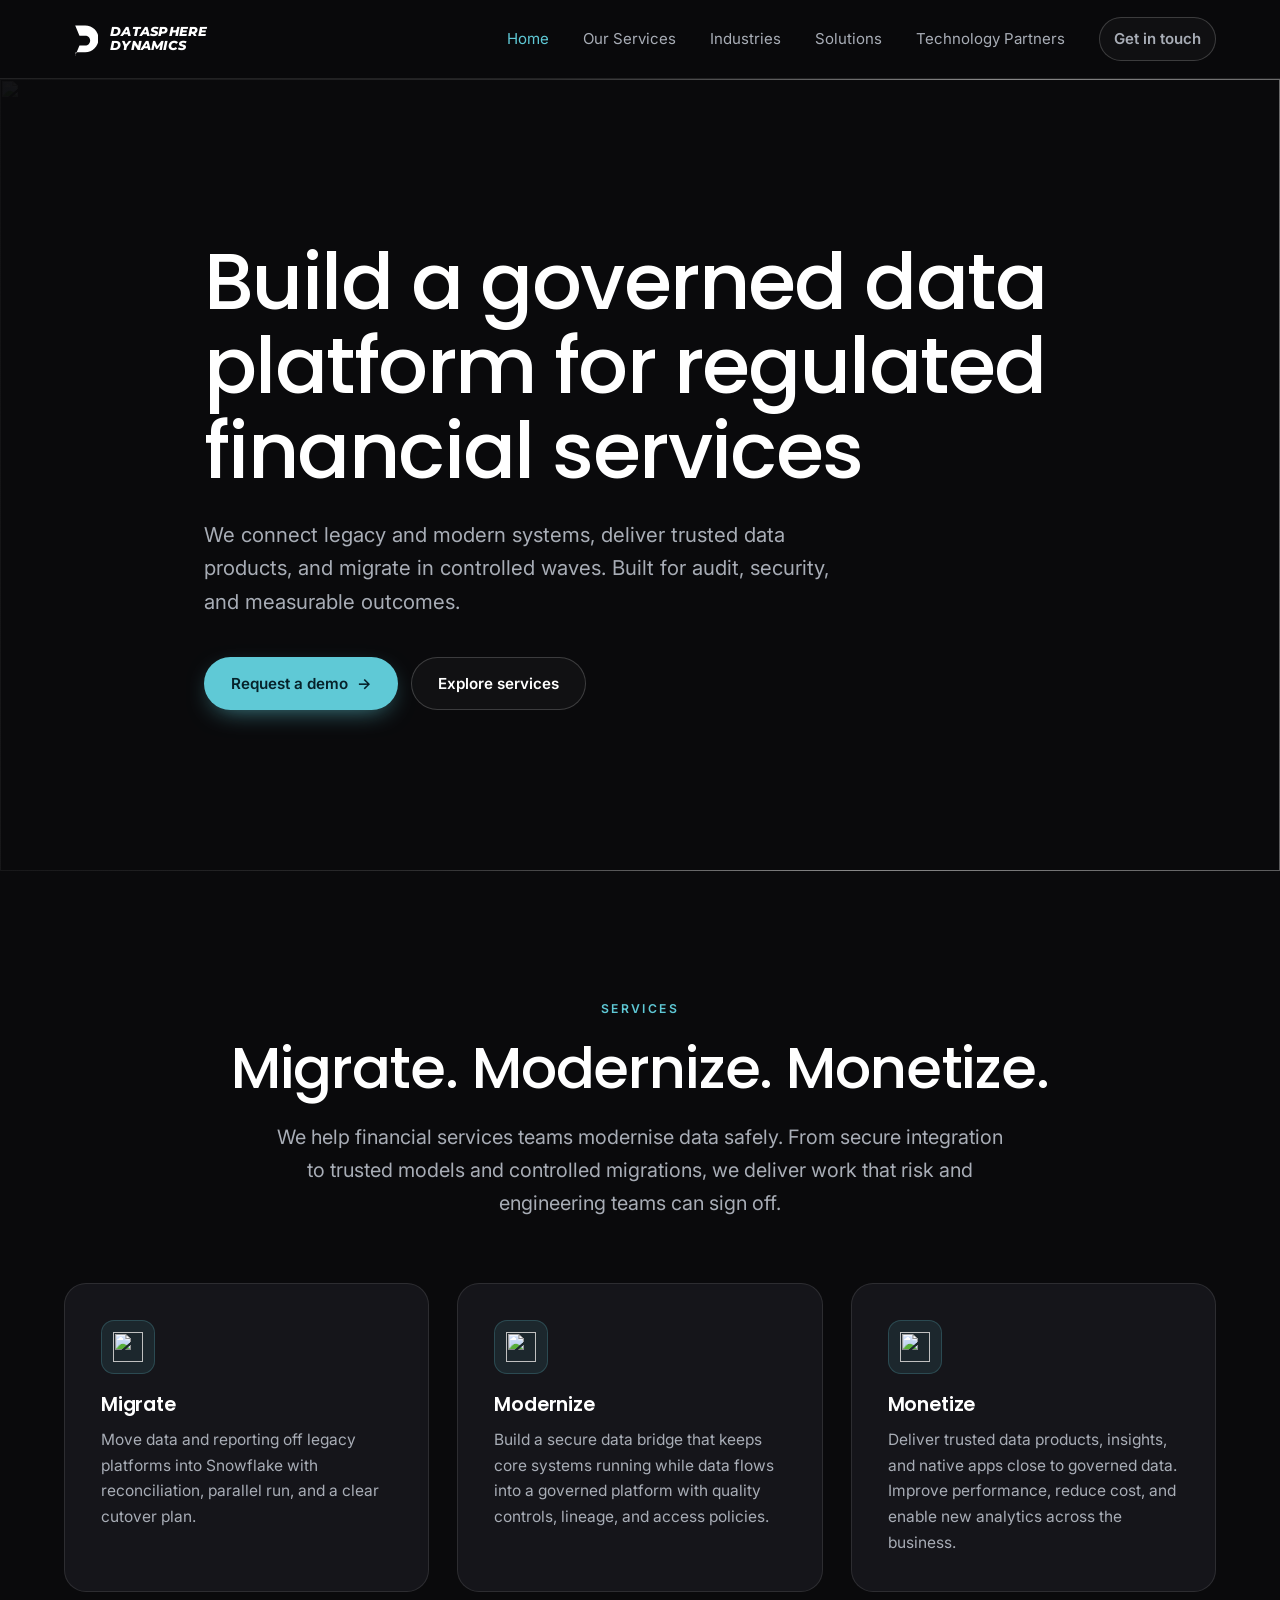
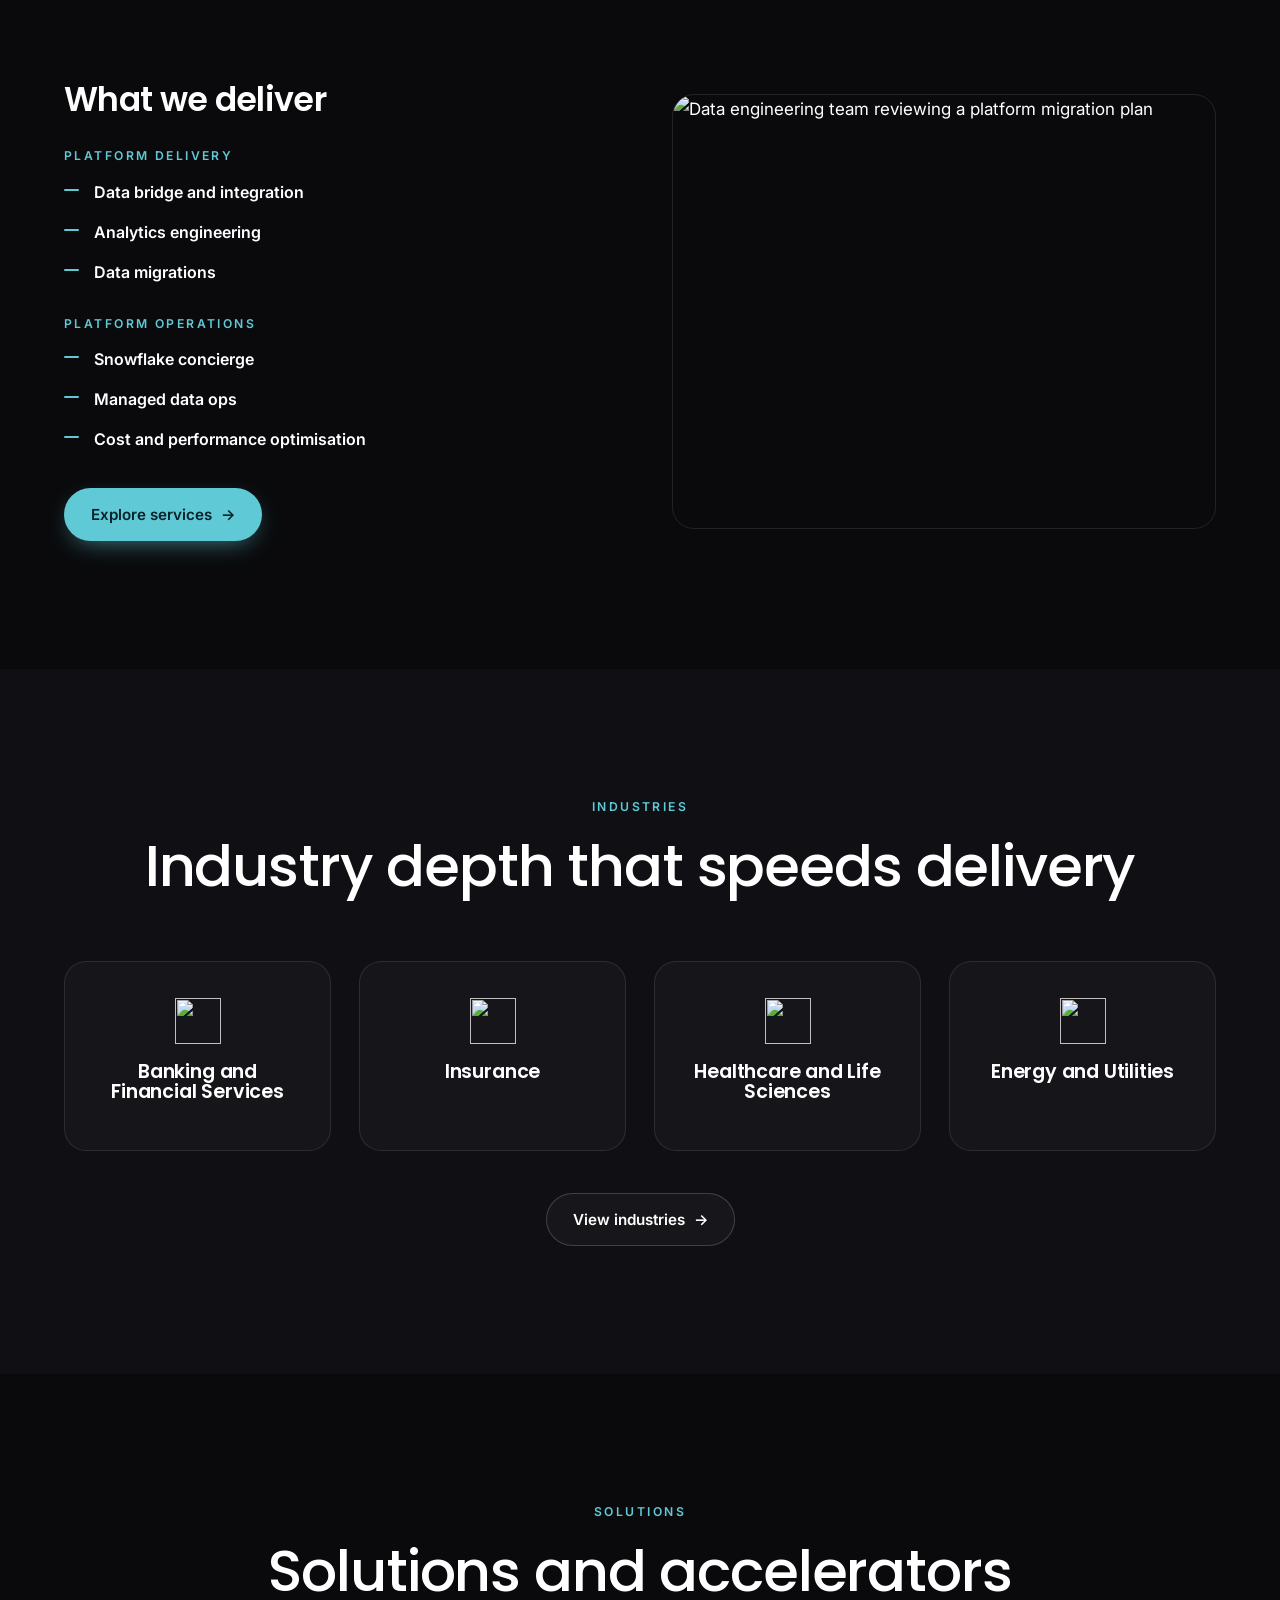
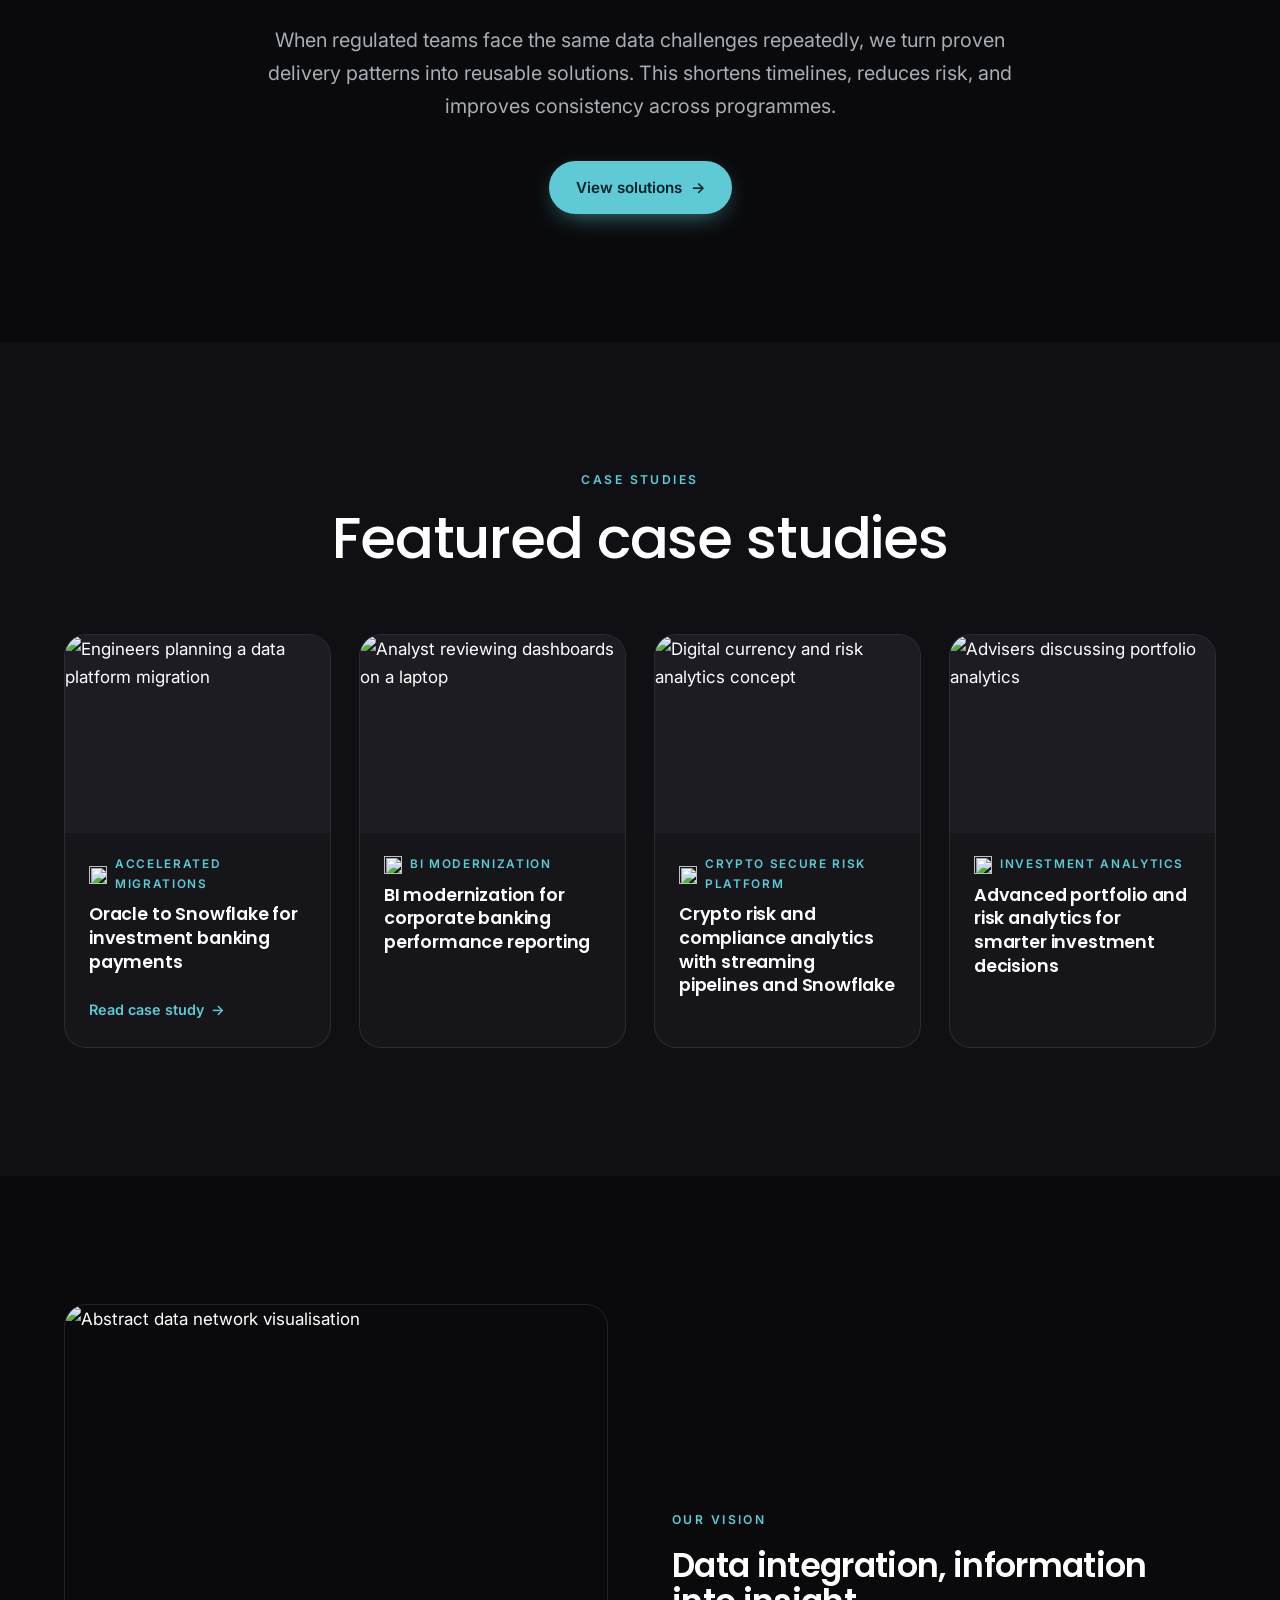
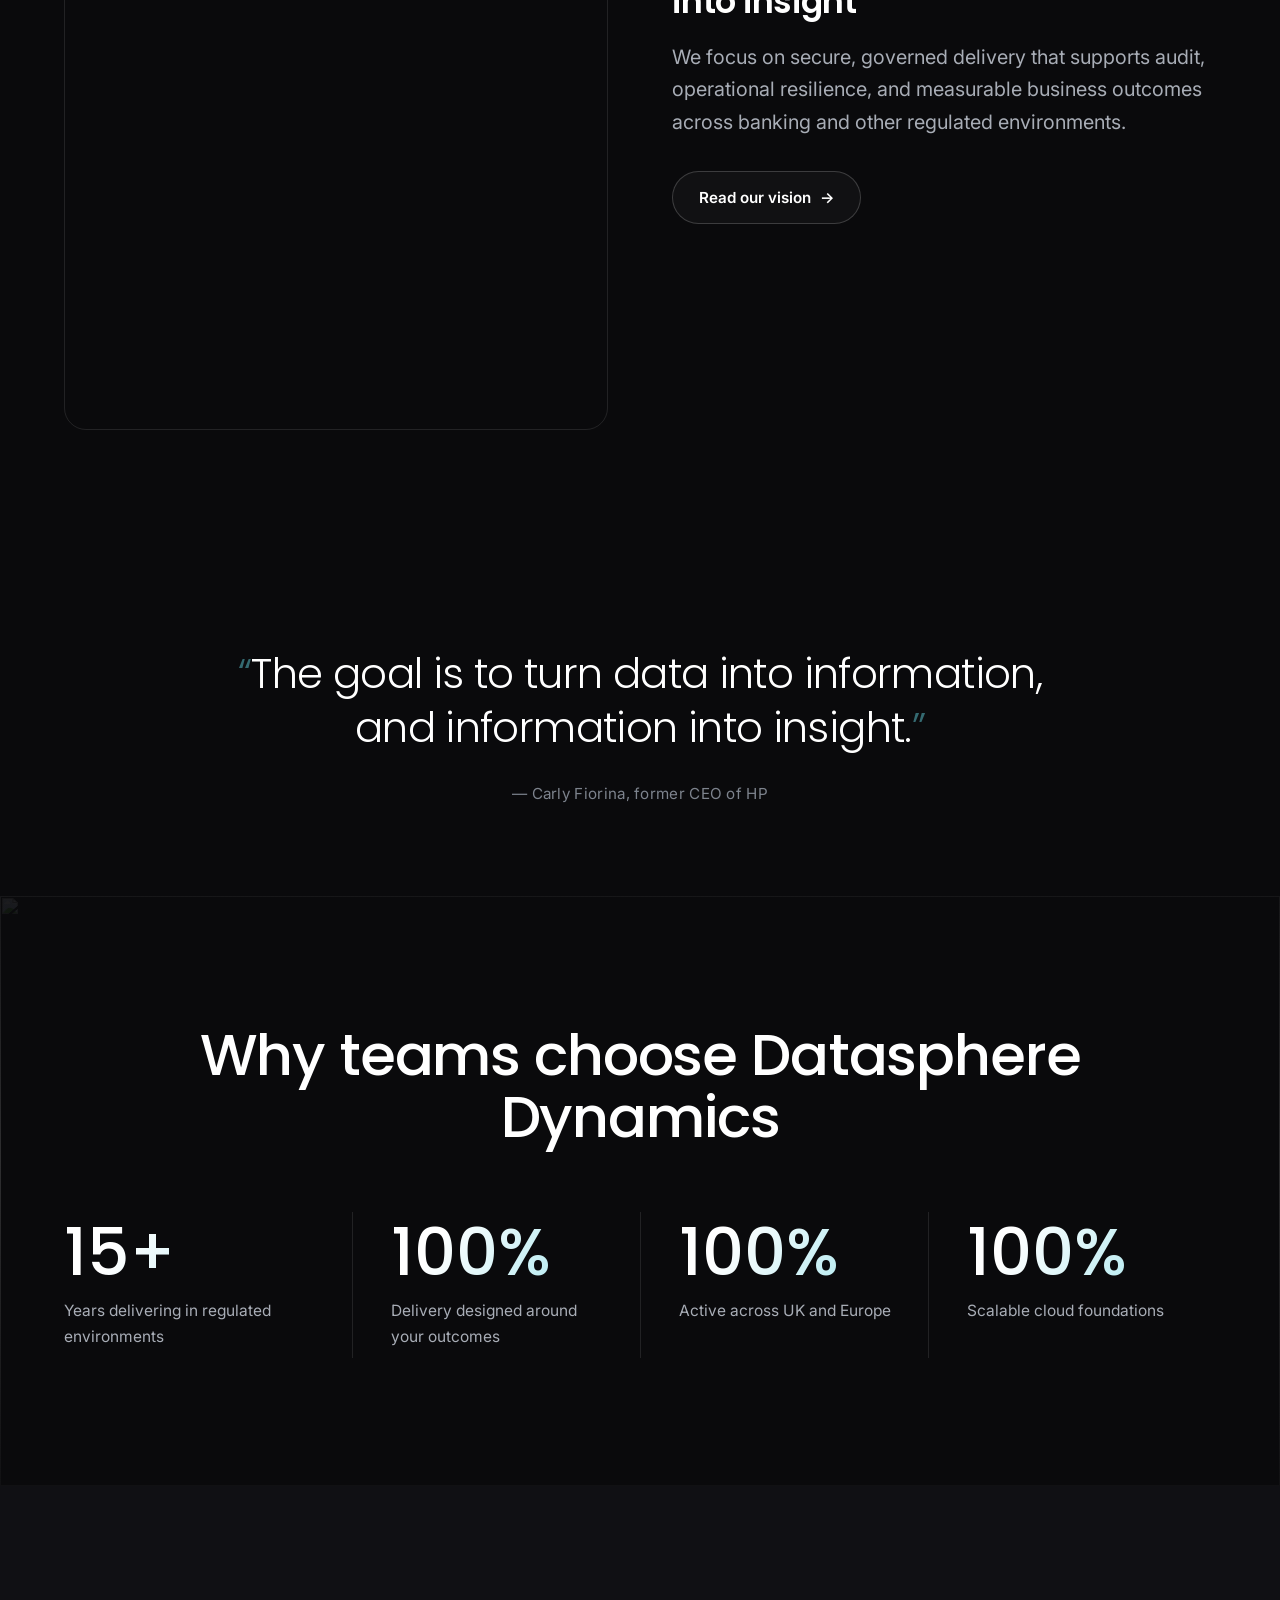
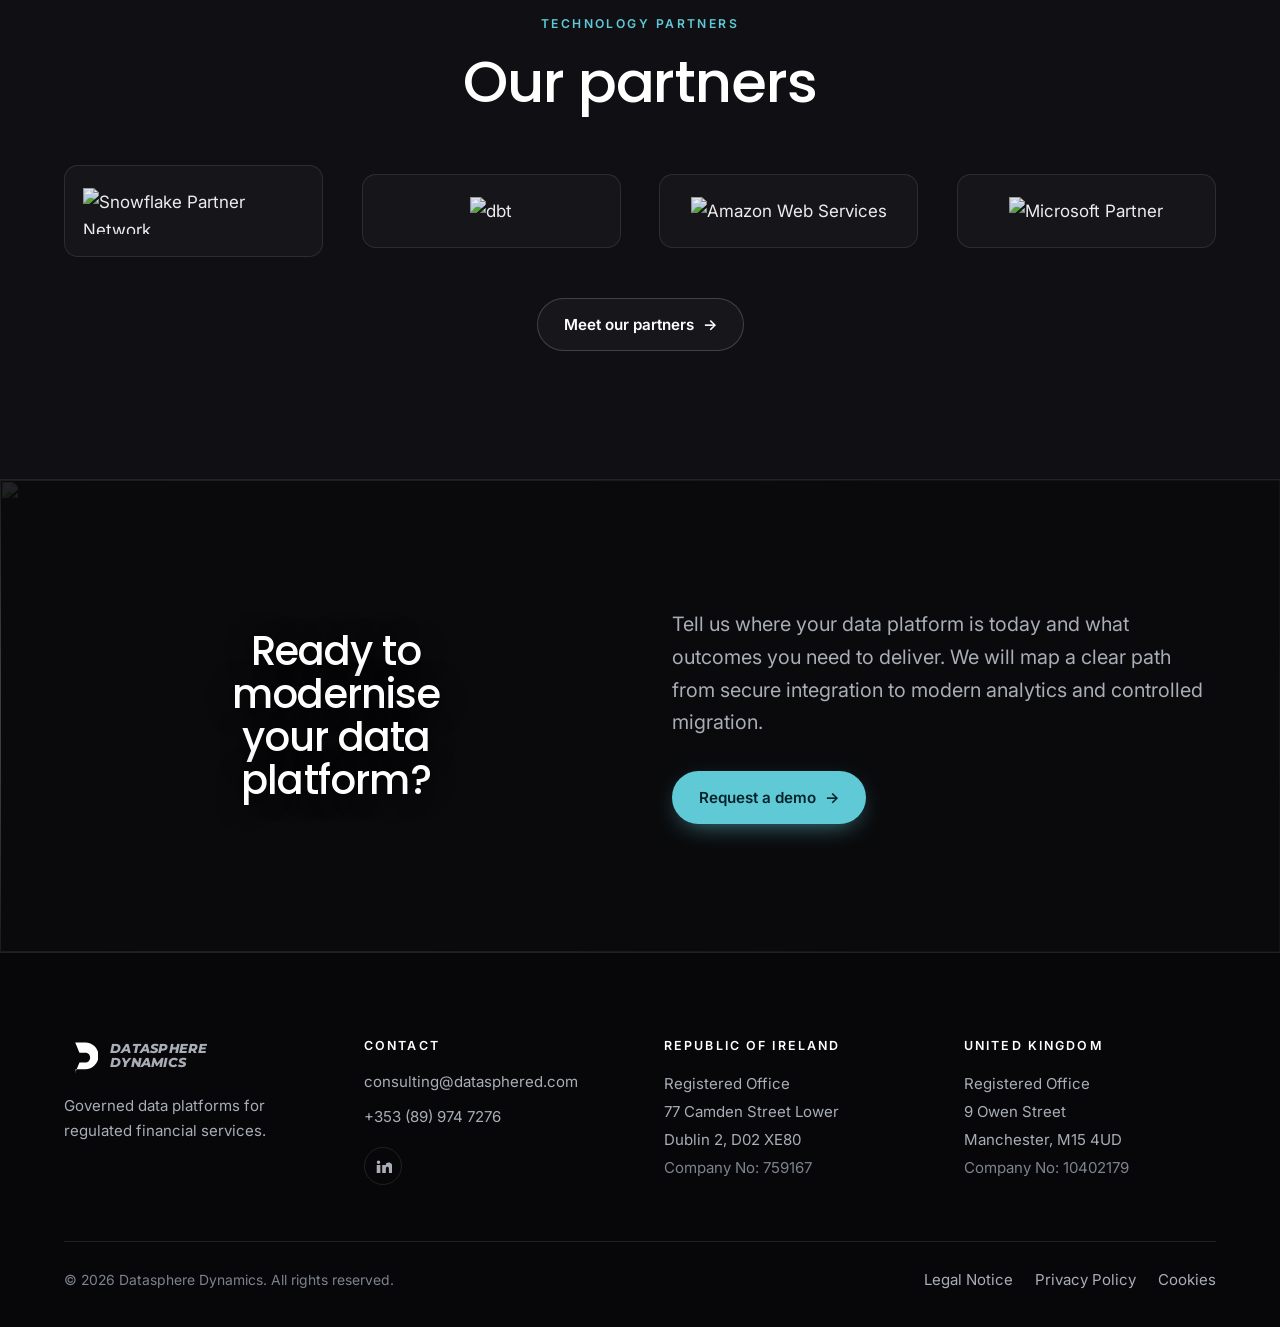
==== index.html @ 66eb62a1 "Update index.html" ====
<!DOCTYPE html>
<html lang="en">
<head>
<meta charset="utf-8">
<meta name="viewport" content="width=device-width,initial-scale=1">
<title>Datasphere Dynamics | Governed data platforms for regulated financial services</title>
<meta name="description" content="We connect legacy and modern systems, deliver trusted data products, and migrate in controlled waves. Built for audit, security, and measurable outcomes.">
<meta property="og:title" content="Datasphere Dynamics | Governed data platforms for regulated financial services">
<meta property="og:description" content="We connect legacy and modern systems, deliver trusted data products, and migrate in controlled waves. Built for audit, security, and measurable outcomes.">
<meta property="og:type" content="website">
<meta property="og:site_name" content="Datasphere Dynamics">
<meta name="theme-color" content="#0a0a0c">
<link rel="preconnect" href="https://fonts.googleapis.com">
<link rel="preconnect" href="https://fonts.gstatic.com" crossorigin>
<link rel="preconnect" href="https://static.wixstatic.com" crossorigin>
<link rel="stylesheet" href="/styles.css">
</head>
<body>
<header class="hdr" id="hdr">
  <div class="wrap hdr__in">
    <a class="brand" href="/" aria-label="Datasphere Dynamics home">
      <svg viewBox="0 499 505 502" xmlns="http://www.w3.org/2000/svg" aria-hidden="true"><path fill="#fff" d="M172.9 999.9c-1.5-.6-2.8-1.8-3.4-3.3-.6-1.4-.6-3 0-4.4l58.6-140.6c.9-2.2 3.1-3.7 5.5-3.7h81.3c9.9 0 19.6-2 28.6-5.8 8.8-3.7 16.8-9.1 23.5-15.8 6.7-6.8 12-14.8 15.7-23.6 3.8-9.1 5.7-18.8 5.7-28.8s-1.9-19.7-5.7-28.8c-3.7-8.8-9-16.8-15.7-23.6-6.7-6.7-14.7-12.1-23.5-15.8-9-3.8-18.7-5.8-28.6-5.8h-81.3c-2.4 0-4.6-1.5-5.5-3.7l-58.6-140.6c-.6-1.4-.6-3 0-4.4.6-1.5 1.9-2.7 3.4-3.3 1.4-.6 3-.6 4.4 0l.3.1h137.3c26.6 0 52.5 5.3 76.9 15.7 23.6 10 44.9 24.4 63.1 42.7 18.2 18.3 32.5 39.7 42.4 63.5 10.3 24.6 15.5 50.7 15.5 77.6s-5.2 53-15.5 77.6c-9.9 23.8-24.2 45.2-42.4 63.5-18.2 18.3-39.5 32.7-63.1 42.7-24.4 10.4-50.3 15.7-76.9 15.7H177.6l-.3.1c-.7.3-1.5.4-2.2.4-.8 0-1.5-.1-2.2-.4z"/></svg>
      <span class="brand__txt">Datasphere<br>Dynamics</span>
    </a>
    <button class="burger" id="burger" aria-label="Menu" aria-expanded="false"><span></span><span></span><span></span></button>
    <nav class="nav">
      <a href="/" class="active">Home</a>
      <a href="/services">Our Services</a>
      <a href="/industries">Industries</a>
      <a href="/solutions">Solutions</a>
      <a href="/technology-partners">Technology Partners</a>
      <a class="btn btn--g btn--sm nav__cta" href="/contact">Get in touch</a>
    </nav>
  </div>
</header>
<main>
  <section class="hero">
    <div class="hero__bg"><img src="https://static.wixstatic.com/media/c837a6_2119733e838e4a2f8813ebde736f99d5~mv2.jpg/v1/fill/w_2000,h_1300,al_c,q_85,enc_auto/img.jpg" alt="" fetchpriority="high"></div>
    <div class="wrap hero__in">
      <h1>Build a governed data platform for regulated financial services</h1>
      <p class="lead">We connect legacy and modern systems, deliver trusted data products, and migrate in controlled waves. Built for audit, security, and measurable outcomes.</p>
      <div class="hero__btns">
        <a class="btn btn--p" href="/contact">Request a demo <span class="arrow">&rarr;</span></a>
        <a class="btn btn--g" href="/services">Explore services</a>
      </div>
    </div>
  </section>

  <section class="sec">
    <div class="wrap">
      <div class="center rv"><p class="eyebrow">Services</p><h2>Migrate. Modernize. Monetize.</h2>
      <p class="lead" style="margin-top:1.4rem">We help financial services teams modernise data safely. From secure integration to trusted models and controlled migrations, we deliver work that risk and engineering teams can sign off.</p></div>
      <div class="grid g3" style="margin-top:clamp(42px,5vw,70px)">
        <article class="card rv"><div class="ico"><img src="https://static.wixstatic.com/media/12c970_f5544d63817e4a5793fbed31fab51b9f~mv2.png/v1/fit/w_120,h_120,al_c,q_85,enc_auto/img.png" alt="" loading="lazy"></div><h4>Migrate</h4><p>Move data and reporting off legacy platforms into Snowflake with reconciliation, parallel run, and a clear cutover plan.</p></article>
        <article class="card rv"><div class="ico"><img src="https://static.wixstatic.com/media/12c970_c7176410e6d9458db93f48d1baa3acec~mv2.png/v1/fit/w_120,h_120,al_c,q_85,enc_auto/img.png" alt="" loading="lazy"></div><h4>Modernize</h4><p>Build a secure data bridge that keeps core systems running while data flows into a governed platform with quality controls, lineage, and access policies.</p></article>
        <article class="card rv"><div class="ico"><img src="https://static.wixstatic.com/media/12c970_43eb175921ac45908229d22adef54130~mv2.png/v1/fit/w_120,h_120,al_c,q_85,enc_auto/img.png" alt="" loading="lazy"></div><h4>Monetize</h4><p>Deliver trusted data products, insights, and native apps close to governed data. Improve performance, reduce cost, and enable new analytics across the business.</p></article>
      </div>
      <div class="split" style="margin-top:clamp(56px,7vw,100px)">
        <div class="rv"><h3>What we deliver</h3>
          <div class="grid g2" style="margin-top:1.8rem;gap:28px">
            <div><p class="eyebrow" style="margin-bottom:.8rem">Platform delivery</p><ul class="ilist" style="margin-top:.6rem"><li><strong>Data bridge and integration</strong></li><li><strong>Analytics engineering</strong></li><li><strong>Data migrations</strong></li></ul></div>
            <div><p class="eyebrow" style="margin-bottom:.8rem">Platform operations</p><ul class="ilist" style="margin-top:.6rem"><li><strong>Snowflake concierge</strong></li><li><strong>Managed data ops</strong></li><li><strong>Cost and performance optimisation</strong></li></ul></div>
          </div>
          <a class="btn btn--p" href="/services" style="margin-top:2.2rem">Explore services <span class="arrow">&rarr;</span></a>
        </div>
        <div class="split__media rv"><img src="https://static.wixstatic.com/media/12c970_376e0c637c9442df99ea6ece0143fe98~mv2.jpg/v1/fill/w_900,h_720,al_c,q_85,enc_auto/img.jpg" alt="Data engineering team reviewing a platform migration plan" loading="lazy"></div>
      </div>
    </div>
  </section>

  <section class="sec alt">
    <div class="wrap">
      <div class="center rv"><p class="eyebrow">Industries</p><h2>Industry depth that speeds delivery</h2></div>
      <div class="grid g4" style="margin-top:clamp(40px,5vw,64px)">
        <article class="card center rv"><div class="ico ico--plain" style="margin-inline:auto"><img src="https://static.wixstatic.com/media/12c970_b0c94cde3c824ac4ab477a21e528f064~mv2.png/v1/fit/w_140,h_140,al_c,q_85,enc_auto/img.png" alt="" loading="lazy"></div><h4>Banking and Financial Services</h4></article>
        <article class="card center rv"><div class="ico ico--plain" style="margin-inline:auto"><img src="https://static.wixstatic.com/media/12c970_b53c962ac73d4cb281dafd30760709e1~mv2.png/v1/fit/w_140,h_140,al_c,q_85,enc_auto/img.png" alt="" loading="lazy"></div><h4>Insurance</h4></article>
        <article class="card center rv"><div class="ico ico--plain" style="margin-inline:auto"><img src="https://static.wixstatic.com/media/12c970_e8a62f91e13f405b8e56346662652205~mv2.png/v1/fit/w_140,h_140,al_c,q_85,enc_auto/img.png" alt="" loading="lazy"></div><h4>Healthcare and Life Sciences</h4></article>
        <article class="card center rv"><div class="ico ico--plain" style="margin-inline:auto"><img src="https://static.wixstatic.com/media/12c970_7677c15e874a47918428301792ad4d22~mv2.png/v1/fit/w_140,h_140,al_c,q_85,enc_auto/img.png" alt="" loading="lazy"></div><h4>Energy and Utilities</h4></article>
      </div>
      <div class="center" style="margin-top:2.6rem"><a class="btn btn--g" href="/industries">View industries <span class="arrow">&rarr;</span></a></div>
    </div>
  </section>

  <section class="sec">
    <div class="wrap center">
      <p class="eyebrow rv">Solutions</p>
      <h2 class="rv">Solutions and accelerators</h2>
      <p class="lead rv" style="margin-top:1.4rem">When regulated teams face the same data challenges repeatedly, we turn proven delivery patterns into reusable solutions. This shortens timelines, reduces risk, and improves consistency across programmes.</p>
      <div class="rv" style="margin-top:2.4rem"><a class="btn btn--p" href="/solutions">View solutions <span class="arrow">&rarr;</span></a></div>
    </div>
  </section>

  <section class="sec alt">
    <div class="wrap">
      <div class="center rv"><p class="eyebrow">Case studies</p><h2>Featured case studies</h2></div>
      <div class="grid g4" style="margin-top:clamp(40px,5vw,64px)">
        <a class="pcard rv" href="/case-study-oracle-to-snowflake">
          <div class="pcard__img"><img src="https://static.wixstatic.com/media/12c970_65bc1a091d974fdeb08f15774609d6a8~mv2.jpg/v1/fill/w_620,h_465,al_c,q_85,enc_auto/img.jpg" alt="Engineers planning a data platform migration" loading="lazy"></div>
          <div class="pcard__body"><span class="tag"><img src="https://static.wixstatic.com/media/12c970_c7176410e6d9458db93f48d1baa3acec~mv2.png/v1/fit/w_60,h_60,al_c,q_85,enc_auto/img.png" alt="" loading="lazy">Accelerated migrations</span><h4>Oracle to Snowflake for investment banking payments</h4><span class="pcard__link">Read case study <span class="arrow">&rarr;</span></span></div>
        </a>
        <article class="pcard rv">
          <div class="pcard__img"><img src="https://static.wixstatic.com/media/nsplsh_b3852d753e1645f999317fb1cdbdba1d~mv2.jpg/v1/fill/w_620,h_465,al_c,q_85,enc_auto/img.jpg" alt="Analyst reviewing dashboards on a laptop" loading="lazy"></div>
          <div class="pcard__body"><span class="tag"><img src="https://static.wixstatic.com/media/12c970_bb5e2babfee1429186d0c395b4ae2a1b~mv2.png/v1/fit/w_60,h_60,al_c,q_85,enc_auto/img.png" alt="" loading="lazy">BI modernization</span><h4>BI modernization for corporate banking performance reporting</h4></div>
        </article>
        <article class="pcard rv">
          <div class="pcard__img"><img src="https://static.wixstatic.com/media/12c970_d48bc9487fe44bc982ad0aa7368fe51d~mv2.jpg/v1/fill/w_620,h_465,al_c,q_85,enc_auto/img.jpg" alt="Digital currency and risk analytics concept" loading="lazy"></div>
          <div class="pcard__body"><span class="tag"><img src="https://static.wixstatic.com/media/12c970_cdc37cbe16084f42b1ebba9b49c808b9~mv2.png/v1/fit/w_60,h_60,al_c,q_85,enc_auto/img.png" alt="" loading="lazy">Crypto secure risk platform</span><h4>Crypto risk and compliance analytics with streaming pipelines and Snowflake</h4></div>
        </article>
        <article class="pcard rv">
          <div class="pcard__img"><img src="https://static.wixstatic.com/media/12c970_71de5c6dfe4f4d4399fa1dd610608aa0~mv2.jpg/v1/fill/w_620,h_465,al_c,q_85,enc_auto/img.jpg" alt="Advisers discussing portfolio analytics" loading="lazy"></div>
          <div class="pcard__body"><span class="tag"><img src="https://static.wixstatic.com/media/12c970_43eb175921ac45908229d22adef54130~mv2.png/v1/fit/w_60,h_60,al_c,q_85,enc_auto/img.png" alt="" loading="lazy">Investment analytics</span><h4>Advanced portfolio and risk analytics for smarter investment decisions</h4></div>
        </article>
      </div>
    </div>
  </section>

  <section class="sec">
    <div class="wrap split tall">
      <div class="split__media rv"><img src="https://static.wixstatic.com/media/12c970_a21953d778ab4182a0b88f09b601fd3c~mv2.jpg/v1/fill/w_760,h_1010,al_c,q_85,enc_auto/img.jpg" alt="Abstract data network visualisation" loading="lazy"></div>
      <div class="rv">
        <p class="eyebrow">Our vision</p>
        <h3>Data integration, information into insight</h3>
        <p class="lead" style="margin-top:1.3rem">We focus on secure, governed delivery that supports audit, operational resilience, and measurable business outcomes across banking and other regulated environments.</p>
        <a class="btn btn--g" href="/vision" style="margin-top:2rem">Read our vision <span class="arrow">&rarr;</span></a>
      </div>
    </div>
  </section>

  <section class="sec--tight">
    <div class="wrap quote rv">
      <h3>The goal is to turn data into information, and information into insight.</h3>
      <cite>&mdash; Carly Fiorina, former CEO of HP</cite>
    </div>
  </section>

  <section class="sec stats">
    <div class="stats__bg"><img src="https://static.wixstatic.com/media/c837a6_d11c6c437c0f4feb9de8591b42ead168~mv2.jpg/v1/fill/w_1900,h_1330,al_c,q_85,enc_auto/img.jpg" alt="" loading="lazy"></div>
    <div class="wrap">
      <div class="center rv"><h2>Why teams choose Datasphere Dynamics</h2></div>
      <div class="grid g4" style="margin-top:clamp(42px,5vw,70px);gap:0">
        <div class="stat rv"><b>15+</b><span>Years delivering in regulated environments</span></div>
        <div class="stat rv"><b>100%</b><span>Delivery designed around your outcomes</span></div>
        <div class="stat rv"><b>100%</b><span>Active across UK and Europe</span></div>
        <div class="stat rv"><b>100%</b><span>Scalable cloud foundations</span></div>
      </div>
    </div>
  </section>

  <section class="sec alt">
    <div class="wrap">
      <div class="center rv"><p class="eyebrow">Technology partners</p><h2>Our partners</h2></div>
      <div class="logos rv" style="margin-top:clamp(36px,4vw,56px)">
        <figure><img src="https://static.wixstatic.com/media/12c970_5ac8aaa07380474dac7939eb21233769~mv2.png/v1/fit/w_452,h_150,al_c,q_85,enc_auto/img.png" alt="Snowflake Partner Network" loading="lazy"></figure>
        <figure><img src="https://static.wixstatic.com/media/12c970_5fff52155fa844098b43fc5073099209~mv2.png/v1/fit/w_452,h_170,al_c,q_85,enc_auto/img.png" alt="dbt" loading="lazy"></figure>
        <figure><img src="https://static.wixstatic.com/media/12c970_fd40f1e7128f47978aaa4fd386037deb~mv2.png/v1/fit/w_362,h_132,al_c,q_85,enc_auto/img.png" alt="Amazon Web Services" loading="lazy"></figure>
        <figure><img src="https://static.wixstatic.com/media/12c970_6473865a9ef14cf49e06d0f97802936b~mv2.png/v1/fit/w_398,h_110,al_c,q_85,enc_auto/img.png" alt="Microsoft Partner" loading="lazy"></figure>
      </div>
      <div class="center" style="margin-top:2.6rem"><a class="btn btn--g" href="/technology-partners">Meet our partners <span class="arrow">&rarr;</span></a></div>
    </div>
  </section>

  <section class="cta sec">
    <div class="cta__bg"><img src="https://static.wixstatic.com/media/c837a6_0f9a4576e86442e3b124952322acdd72~mv2.jpg/v1/fill/w_1400,h_1250,al_c,q_85,enc_auto/img.jpg" alt="" loading="lazy"></div>
    <div class="wrap cta__in">
      <div class="cta__globe rv">
        <img src="https://static.wixstatic.com/media/c837a6_159e86d4444649fcada7bff77ae670adf000.png/v1/fit/w_800,h_800,q_85,enc_auto/img.png" alt="" loading="lazy">
        <h2>Ready to modernise your data platform?</h2>
      </div>
      <div class="rv">
        <p class="lead">Tell us where your data platform is today and what outcomes you need to deliver. We will map a clear path from secure integration to modern analytics and controlled migration.</p>
        <a class="btn btn--p" href="/contact" style="margin-top:2rem">Request a demo <span class="arrow">&rarr;</span></a>
      </div>
    </div>
  </section>
</main>
<footer class="ft">
  <div class="wrap">
    <div class="ft__top">
      <div>
        <a class="brand" href="/" style="margin-bottom:1.3rem"><svg viewBox="0 499 505 502" xmlns="http://www.w3.org/2000/svg" aria-hidden="true"><path fill="#fff" d="M172.9 999.9c-1.5-.6-2.8-1.8-3.4-3.3-.6-1.4-.6-3 0-4.4l58.6-140.6c.9-2.2 3.1-3.7 5.5-3.7h81.3c9.9 0 19.6-2 28.6-5.8 8.8-3.7 16.8-9.1 23.5-15.8 6.7-6.8 12-14.8 15.7-23.6 3.8-9.1 5.7-18.8 5.7-28.8s-1.9-19.7-5.7-28.8c-3.7-8.8-9-16.8-15.7-23.6-6.7-6.7-14.7-12.1-23.5-15.8-9-3.8-18.7-5.8-28.6-5.8h-81.3c-2.4 0-4.6-1.5-5.5-3.7l-58.6-140.6c-.6-1.4-.6-3 0-4.4.6-1.5 1.9-2.7 3.4-3.3 1.4-.6 3-.6 4.4 0l.3.1h137.3c26.6 0 52.5 5.3 76.9 15.7 23.6 10 44.9 24.4 63.1 42.7 18.2 18.3 32.5 39.7 42.4 63.5 10.3 24.6 15.5 50.7 15.5 77.6s-5.2 53-15.5 77.6c-9.9 23.8-24.2 45.2-42.4 63.5-18.2 18.3-39.5 32.7-63.1 42.7-24.4 10.4-50.3 15.7-76.9 15.7H177.6l-.3.1c-.7.3-1.5.4-2.2.4-.8 0-1.5-.1-2.2-.4z"/></svg><span class="brand__txt">Datasphere<br>Dynamics</span></a>
        <p style="max-width:26ch">Governed data platforms for regulated financial services.</p>
      </div>
      <div>
        <h5>Contact</h5>
        <div class="ft__links">
          <a href="mailto:consulting@datasphered.com">consulting@datasphered.com</a>
          <a href="tel:+353899747276">+353 (89) 974 7276</a>
        </div>
        <div class="ft__soc">
          <a href="https://www.linkedin.com/company/data-sphere-dynamics/" target="_blank" rel="noopener noreferrer" aria-label="LinkedIn"><svg viewBox="0 0 24 24" aria-hidden="true"><path d="M4.98 3.5a2.5 2.5 0 1 1 0 5 2.5 2.5 0 0 1 0-5zM2.4 21h5.16V9.75H2.4V21zm7.77 0h5.16v-6.2c0-3.32 4.33-3.59 4.33 0V21h5.16v-7.98c0-8.06-9.22-7.76-9.49-3.8V9.75h-5.16V21z"/></svg></a>
        </div>
      </div>
      <div>
        <h5>Republic of Ireland</h5>
        <address>Registered Office<br>77 Camden Street Lower<br>Dublin 2, D02 XE80<br><span style="color:var(--muted2)">Company No: 759167</span></address>
      </div>
      <div>
        <h5>United Kingdom</h5>
        <address>Registered Office<br>9 Owen Street<br>Manchester, M15 4UD<br><span style="color:var(--muted2)">Company No: 10402179</span></address>
      </div>
    </div>
    <div class="ft__bot">
      <p>&copy; 2026 Datasphere Dynamics. All rights reserved.</p>
      <div class="ft__links" style="display:flex;gap:22px;flex-wrap:wrap">
        <a href="/legal-notice">Legal Notice</a>
        <a href="/privacy-policy">Privacy Policy</a>
        <a href="/cookie-policy">Cookies</a>
      </div>
    </div>
  </div>
</footer>
<script src="/app.js" defer></script>
</body>
</html>
---- styles.css ----
/* Datasphere Dynamics - datasphered.com */
@import url('https://fonts.googleapis.com/css2?family=Poppins:wght@300;400;500;600;700&family=Inter:wght@300;400;500;600&family=Montserrat:ital,wght@1,800&display=swap');

:root{
  --bg:#0a0a0c; --bg2:#101014; --panel:#15151a; --panel2:#1c1c22;
  --line:rgba(255,255,255,.10); --line2:rgba(255,255,255,.18);
  --txt:#ffffff; --muted:#a8adb6; --muted2:#7d838d;
  --acc:#5fc9d6; --acc2:#8fe0ea; --accInk:#06222a;
  --display:'Poppins',system-ui,sans-serif; --body:'Inter',system-ui,sans-serif;
  --wrap:1240px; --r:14px; --r-lg:22px;
  --ease:cubic-bezier(.22,.61,.36,1);
}
*,*::before,*::after{box-sizing:border-box}
*{margin:0;padding:0}
html{scroll-behavior:smooth;-webkit-text-size-adjust:100%}
body{background:var(--bg);color:var(--txt);font-family:var(--body);font-size:17px;line-height:1.65;-webkit-font-smoothing:antialiased;overflow-x:hidden}
img{max-width:100%;display:block}
a{color:inherit;text-decoration:none}
button,input,textarea,select{font:inherit;color:inherit}
:focus-visible{outline:2px solid var(--acc);outline-offset:3px;border-radius:4px}

h1,h2,h3,h4,h5{font-family:var(--display);font-weight:600;line-height:1.08;letter-spacing:-.02em}
h1{font-size:clamp(2.5rem,6.2vw,4.9rem);font-weight:500}
h2{font-size:clamp(2rem,4.6vw,3.6rem);font-weight:500}
h3{font-size:clamp(1.45rem,2.6vw,2.2rem)}
h4{font-size:1.2rem;font-weight:600;letter-spacing:-.01em}
p{color:var(--muted)}
.lead{font-size:clamp(1.05rem,1.55vw,1.3rem);color:var(--muted);max-width:62ch}
.eyebrow{font-family:var(--body);font-size:.76rem;font-weight:600;letter-spacing:.2em;text-transform:uppercase;color:var(--acc);margin-bottom:1.1rem}
.wrap{width:100%;max-width:var(--wrap);margin-inline:auto;padding-inline:clamp(20px,5vw,44px)}
.center{text-align:center}.center .lead{margin-inline:auto}
section{position:relative}
.sec{padding:clamp(76px,10vw,150px) 0}
.sec--tight{padding:clamp(56px,7vw,96px) 0}
.alt{background:var(--bg2)}
.hair{height:1px;background:var(--line);border:0}

/* ---------- header ---------- */
.hdr{position:sticky;top:0;z-index:100;background:rgba(10,10,12,.72);backdrop-filter:blur(14px) saturate(140%);border-bottom:1px solid var(--line);transition:background .3s}
.hdr__in{display:flex;align-items:center;gap:28px;min-height:78px}
.brand{display:flex;align-items:center;gap:12px;flex-shrink:0}
.brand svg{width:34px;height:34px;flex-shrink:0}
.brand__txt{font-family:'Montserrat',sans-serif;font-style:italic;font-weight:800;font-size:.8rem;line-height:1.08;letter-spacing:.02em;text-transform:uppercase}
.nav{display:flex;align-items:center;gap:6px;margin-left:auto}
.nav a{padding:9px 14px;border-radius:999px;font-size:.94rem;color:var(--muted);transition:color .2s,background .2s}
.nav a:hover{color:#fff;background:rgba(255,255,255,.07)}
.nav a.active{color:var(--acc)}
.nav__cta{margin-left:14px}
.burger{display:none;margin-left:auto;background:none;border:1px solid var(--line2);border-radius:10px;padding:9px 11px;cursor:pointer}
.burger span{display:block;width:19px;height:2px;background:#fff;border-radius:2px}
.burger span+span{margin-top:4px}

/* ---------- buttons ---------- */
.btn{display:inline-flex;align-items:center;justify-content:center;gap:9px;padding:13px 26px;border-radius:999px;font-family:var(--body);font-size:.95rem;font-weight:600;border:1px solid transparent;cursor:pointer;transition:transform .2s var(--ease),background .2s,box-shadow .25s,border-color .2s;white-space:nowrap}
.btn:hover{transform:translateY(-2px)}
.btn--p{background:var(--acc);color:var(--accInk);box-shadow:0 8px 26px -10px rgba(95,201,214,.75)}
.btn--p:hover{background:var(--acc2);box-shadow:0 14px 34px -10px rgba(95,201,214,.9)}
.btn--g{border-color:var(--line2);color:#fff;background:rgba(255,255,255,.03)}
.btn--g:hover{border-color:var(--acc);background:rgba(95,201,214,.10)}
.btn--sm{padding:10px 20px;font-size:.88rem}
.arrow{transition:transform .25s var(--ease)}
.btn:hover .arrow{transform:translateX(4px)}

/* ---------- hero ---------- */
.hero{position:relative;display:flex;align-items:center;min-height:clamp(560px,88vh,880px);overflow:hidden;isolation:isolate}
.hero__bg{position:absolute;inset:0;z-index:-2}
.hero__bg img{width:100%;height:100%;object-fit:cover;object-position:center right}
.hero::after{content:'';position:absolute;inset:0;z-index:-1;background:linear-gradient(100deg,rgba(10,10,12,.96) 0%,rgba(10,10,12,.82) 38%,rgba(10,10,12,.30) 70%,rgba(10,10,12,.55) 100%)}
.hero__in{padding-block:clamp(70px,12vh,130px);max-width:960px}
.hero h1{margin-bottom:1.5rem}
.hero .lead{max-width:50ch;margin-bottom:2.4rem;font-size:clamp(1.05rem,1.6vw,1.32rem)}
.hero__btns{display:flex;flex-wrap:wrap;gap:13px}
.hero--band{min-height:clamp(320px,46vh,460px)}
.hero--band .hero__in{max-width:860px}
.hero--band::after{background:linear-gradient(180deg,rgba(10,10,12,.86),rgba(10,10,12,.72) 55%,rgba(10,10,12,.95))}
.hero--band.center .hero__in{margin-inline:auto}

/* ---------- grids / cards ---------- */
.grid{display:grid;gap:clamp(18px,2.2vw,28px)}
.g2{grid-template-columns:repeat(auto-fit,minmax(320px,1fr))}
.g3{grid-template-columns:repeat(auto-fit,minmax(285px,1fr))}
.g4{grid-template-columns:repeat(auto-fit,minmax(235px,1fr))}
.card{background:var(--panel);border:1px solid var(--line);border-radius:var(--r-lg);padding:clamp(24px,3vw,36px);transition:transform .3s var(--ease),border-color .3s,background .3s}
.card:hover{transform:translateY(-6px);border-color:var(--line2);background:var(--panel2)}
.card h4,.card h3{margin-bottom:.7rem}
.card p{font-size:.97rem}
.ico{width:54px;height:54px;display:grid;place-items:center;margin-bottom:1.3rem;border-radius:13px;background:rgba(95,201,214,.10);border:1px solid rgba(95,201,214,.22)}
.ico img{width:30px;height:30px;object-fit:contain}
.ico--plain{background:none;border:0;width:auto;height:auto;margin-bottom:1.1rem}
.ico--plain img{width:46px;height:46px}

/* photo cards */
.pcard{position:relative;border-radius:var(--r-lg);overflow:hidden;border:1px solid var(--line);background:var(--panel);display:flex;flex-direction:column;transition:transform .3s var(--ease),border-color .3s}
.pcard:hover{transform:translateY(-6px);border-color:var(--line2)}
.pcard__img{position:relative;aspect-ratio:4/3;overflow:hidden;background:var(--panel2)}
.pcard__img img{width:100%;height:100%;object-fit:cover;transition:transform .7s var(--ease)}
.pcard:hover .pcard__img img{transform:scale(1.06)}
.pcard__body{padding:22px 24px 26px;flex:1;display:flex;flex-direction:column;gap:.55rem}
.pcard__body .tag{display:inline-flex;align-items:center;gap:8px;font-size:.74rem;font-weight:600;letter-spacing:.14em;text-transform:uppercase;color:var(--acc)}
.pcard__body .tag img{width:18px;height:18px;object-fit:contain}
.pcard__body h4{font-size:1.1rem;line-height:1.35}
.pcard__link{margin-top:auto;padding-top:.9rem;font-size:.9rem;font-weight:600;color:var(--acc);display:inline-flex;gap:7px;align-items:center}

/* split feature */
.split{display:grid;grid-template-columns:repeat(auto-fit,minmax(330px,1fr));gap:clamp(28px,5vw,72px);align-items:center}
.split__media{position:relative;border-radius:var(--r-lg);overflow:hidden;border:1px solid var(--line);aspect-ratio:4/3.2}
.split__media img{width:100%;height:100%;object-fit:cover}
.split--rev .split__media{order:2}
.tall .split__media{aspect-ratio:3/4}

/* list */
.ilist{list-style:none;display:grid;gap:.85rem;margin-top:1.6rem}
.ilist li{position:relative;padding-left:30px;color:var(--muted);font-size:1rem}
.ilist li::before{content:'';position:absolute;left:0;top:.58em;width:15px;height:2px;background:var(--acc);border-radius:2px}
.ilist strong{color:#fff;font-weight:600}

/* stats */
.stats{position:relative;overflow:hidden;isolation:isolate}
.stats__bg{position:absolute;inset:0;z-index:-2}
.stats__bg img{width:100%;height:100%;object-fit:cover}
.stats::after{content:'';position:absolute;inset:0;z-index:-1;background:linear-gradient(180deg,rgba(10,10,12,.93),rgba(10,10,12,.80) 45%,rgba(10,10,12,.96))}
.stat{padding:8px 0}
.stat b{display:block;font-family:var(--display);font-size:clamp(2.6rem,5.4vw,4.1rem);font-weight:500;line-height:1;background:linear-gradient(120deg,#fff 20%,var(--acc2));-webkit-background-clip:text;background-clip:text;color:transparent;margin-bottom:.8rem}
.stat span{display:block;color:var(--muted);font-size:.97rem;max-width:22ch}
.stat+.stat{border-top:1px solid var(--line)}
@media(min-width:760px){.stat+.stat{border-top:0;border-left:1px solid var(--line);padding-left:clamp(20px,3vw,38px)}}

/* partner logo row */
.logos{display:grid;grid-template-columns:repeat(auto-fit,minmax(150px,1fr));gap:clamp(20px,3vw,40px);align-items:center}
.logos figure{display:grid;place-items:center;padding:22px 18px;border:1px solid var(--line);border-radius:var(--r);background:var(--panel);transition:border-color .3s,background .3s}
.logos figure:hover{border-color:var(--line2);background:var(--panel2)}
.logos img{max-height:46px;width:auto;object-fit:contain;opacity:.92}

/* quote */
.quote{max-width:60rem;margin-inline:auto;text-align:center}
.quote h3{font-weight:300;font-size:clamp(1.55rem,3.4vw,2.6rem);line-height:1.28;letter-spacing:-.015em}
.quote h3::before,.quote h3::after{content:'\201C';color:var(--acc);opacity:.5}
.quote h3::after{content:'\201D'}
.quote cite{display:block;margin-top:1.7rem;font-style:normal;color:var(--muted2);font-size:.95rem;letter-spacing:.02em}

/* CTA */
.cta{position:relative;overflow:hidden;isolation:isolate;border-top:1px solid var(--line)}
.cta__bg{position:absolute;inset:0;z-index:-2}
.cta__bg img{width:100%;height:100%;object-fit:cover}
.cta::after{content:'';position:absolute;inset:0;z-index:-1;background:radial-gradient(120% 90% at 22% 50%,rgba(10,10,12,.62),rgba(10,10,12,.95) 68%)}
.cta__in{display:grid;grid-template-columns:repeat(auto-fit,minmax(300px,1fr));gap:clamp(30px,5vw,70px);align-items:center}
.cta__globe{position:relative;display:grid;place-items:center}
.cta__globe img{width:min(100%,420px);filter:drop-shadow(0 0 44px rgba(95,201,214,.32))}
.cta__globe h2{position:absolute;text-align:center;max-width:12ch;font-size:clamp(1.6rem,3.2vw,2.5rem);text-shadow:0 2px 24px rgba(0,0,0,.85)}

/* form */
.form{display:grid;gap:16px;grid-template-columns:1fr 1fr}
.form .full{grid-column:1/-1}
.field{display:grid;gap:7px}
.field label{font-size:.82rem;font-weight:500;color:var(--muted)}
.field input,.field textarea,.field select{background:var(--panel);border:1px solid var(--line);border-radius:11px;padding:13px 15px;color:#fff;transition:border-color .2s,background .2s}
.field input:focus,.field textarea:focus,.field select:focus{outline:none;border-color:var(--acc);background:var(--panel2)}
.field textarea{min-height:140px;resize:vertical}
@media(max-width:620px){.form{grid-template-columns:1fr}}

/* prose (legal pages) */
.prose{max-width:74ch}
.prose h2{font-size:clamp(1.5rem,2.6vw,2rem);margin:2.6rem 0 .9rem}
.prose h3{font-size:1.2rem;margin:2rem 0 .6rem}
.prose p,.prose li{color:var(--muted);font-size:1.02rem}
.prose p+p{margin-top:1rem}
.prose ul,.prose ol{margin:1rem 0 1rem 1.3rem;display:grid;gap:.5rem}
.prose a{color:var(--acc);text-decoration:underline;text-underline-offset:3px}

/* footer */
.ft{background:#070709;border-top:1px solid var(--line);padding:clamp(56px,7vw,86px) 0 34px}
.ft__top{display:grid;grid-template-columns:repeat(auto-fit,minmax(215px,1fr));gap:clamp(28px,4vw,48px)}
.ft h5{font-family:var(--body);font-size:.78rem;font-weight:600;letter-spacing:.17em;text-transform:uppercase;color:#fff;margin-bottom:1.1rem}
.ft p,.ft a{color:var(--muted);font-size:.94rem}
.ft a:hover{color:var(--acc)}
.ft address{font-style:normal;color:var(--muted);font-size:.94rem;line-height:1.85}
.ft__links{display:grid;gap:.6rem}
.ft__soc{display:flex;gap:10px;margin-top:1.1rem}
.ft__soc a{width:38px;height:38px;display:grid;place-items:center;border:1px solid var(--line);border-radius:50%;transition:border-color .2s,background .2s}
.ft__soc a:hover{border-color:var(--acc);background:rgba(95,201,214,.12)}
.ft__soc svg{width:17px;height:17px;fill:currentColor}
.ft__bot{margin-top:clamp(36px,5vw,56px);padding-top:26px;border-top:1px solid var(--line);display:flex;flex-wrap:wrap;gap:12px 26px;align-items:center;justify-content:space-between}
.ft__bot p{font-size:.87rem;color:var(--muted2)}

/* reveal */
.rv{opacity:0;transform:translateY(26px);transition:opacity .75s var(--ease),transform .75s var(--ease)}
.rv.in{opacity:1;transform:none}
.rv:nth-child(2){transition-delay:.08s}
.rv:nth-child(3){transition-delay:.16s}
.rv:nth-child(4){transition-delay:.24s}

@media(max-width:900px){
  .nav{display:none}
  .burger{display:block}
  .hdr.open .nav{display:flex;position:absolute;top:100%;left:0;right:0;flex-direction:column;align-items:stretch;gap:2px;background:rgba(10,10,12,.98);backdrop-filter:blur(14px);border-bottom:1px solid var(--line);padding:14px 20px 22px;margin:0}
  .hdr.open .nav a{padding:13px 14px;border-radius:11px}
  .hdr.open .nav__cta{margin:10px 0 0;justify-content:center}
  .split--rev .split__media{order:0}
  .cta__globe h2{max-width:14ch}
}
@media(prefers-reduced-motion:reduce){
  *{animation-duration:.01ms!important;transition-duration:.01ms!important;scroll-behavior:auto!important}
  .rv{opacity:1;transform:none}
}
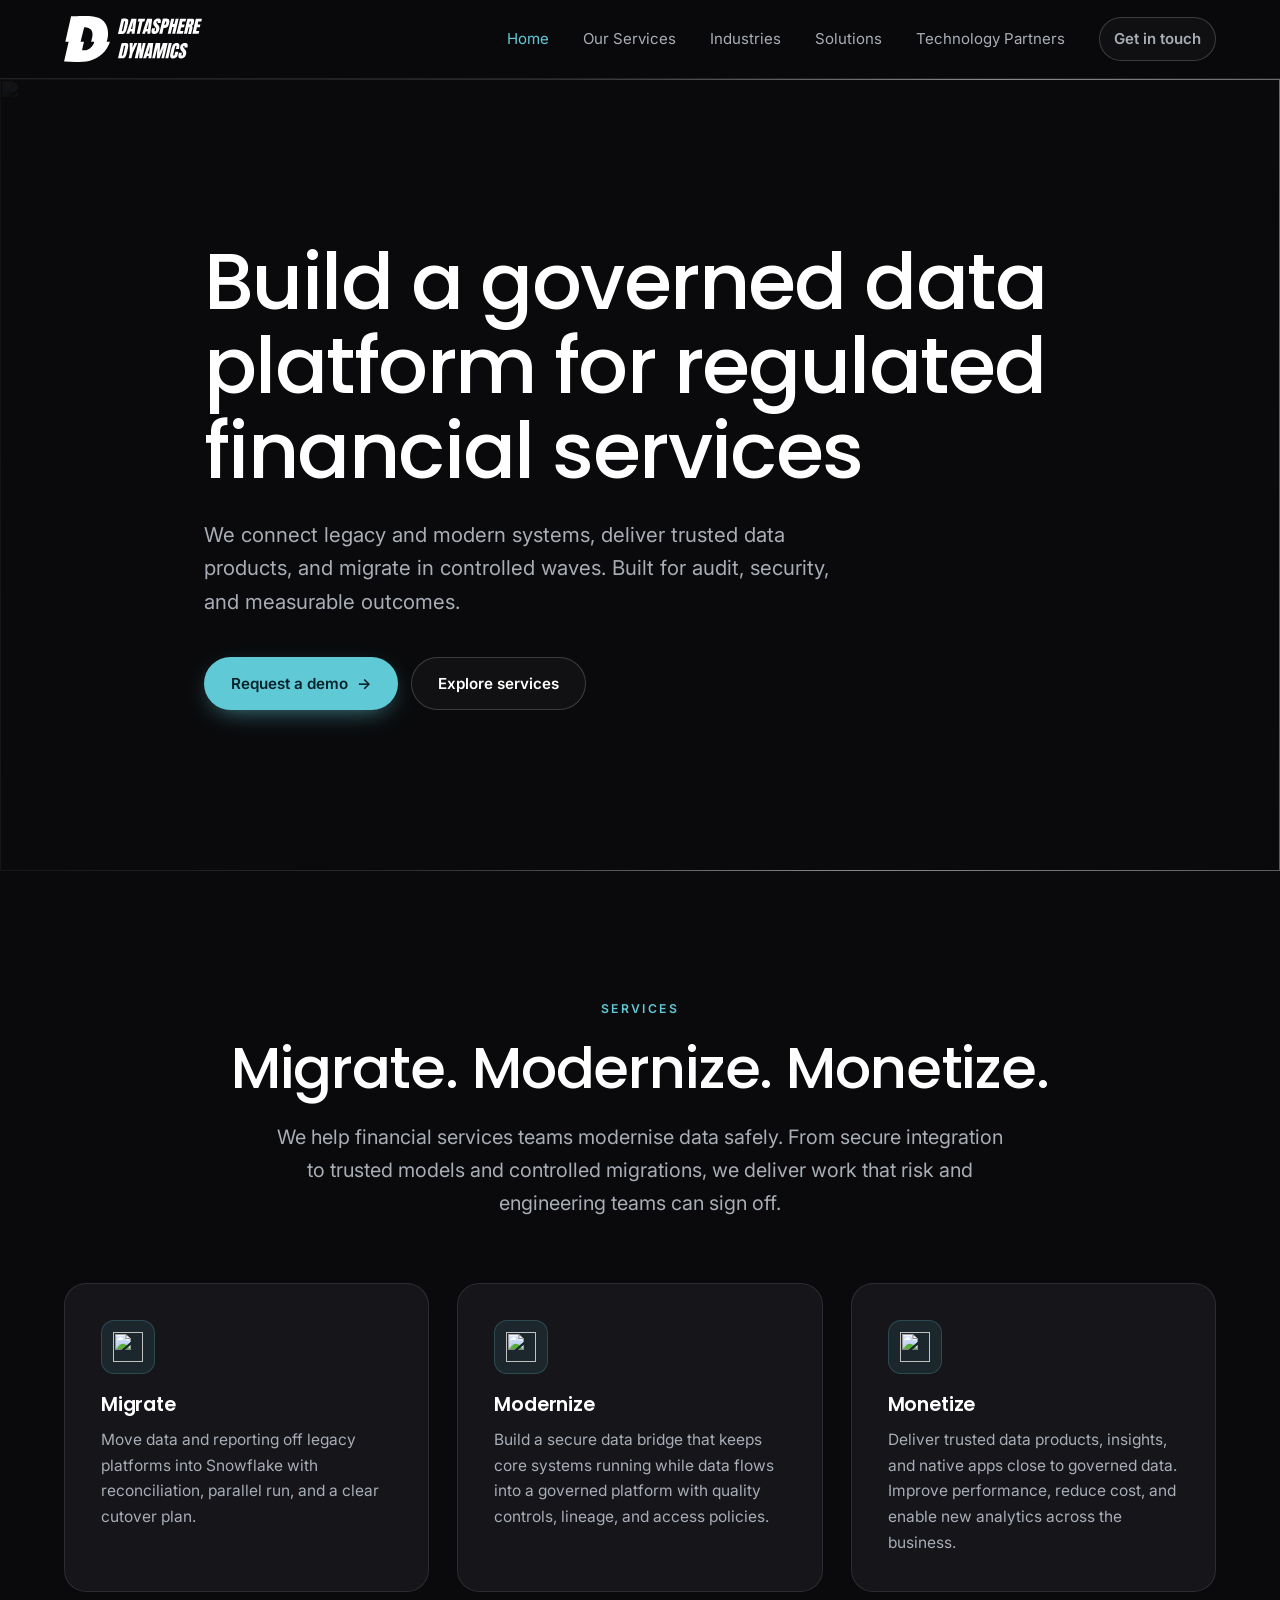
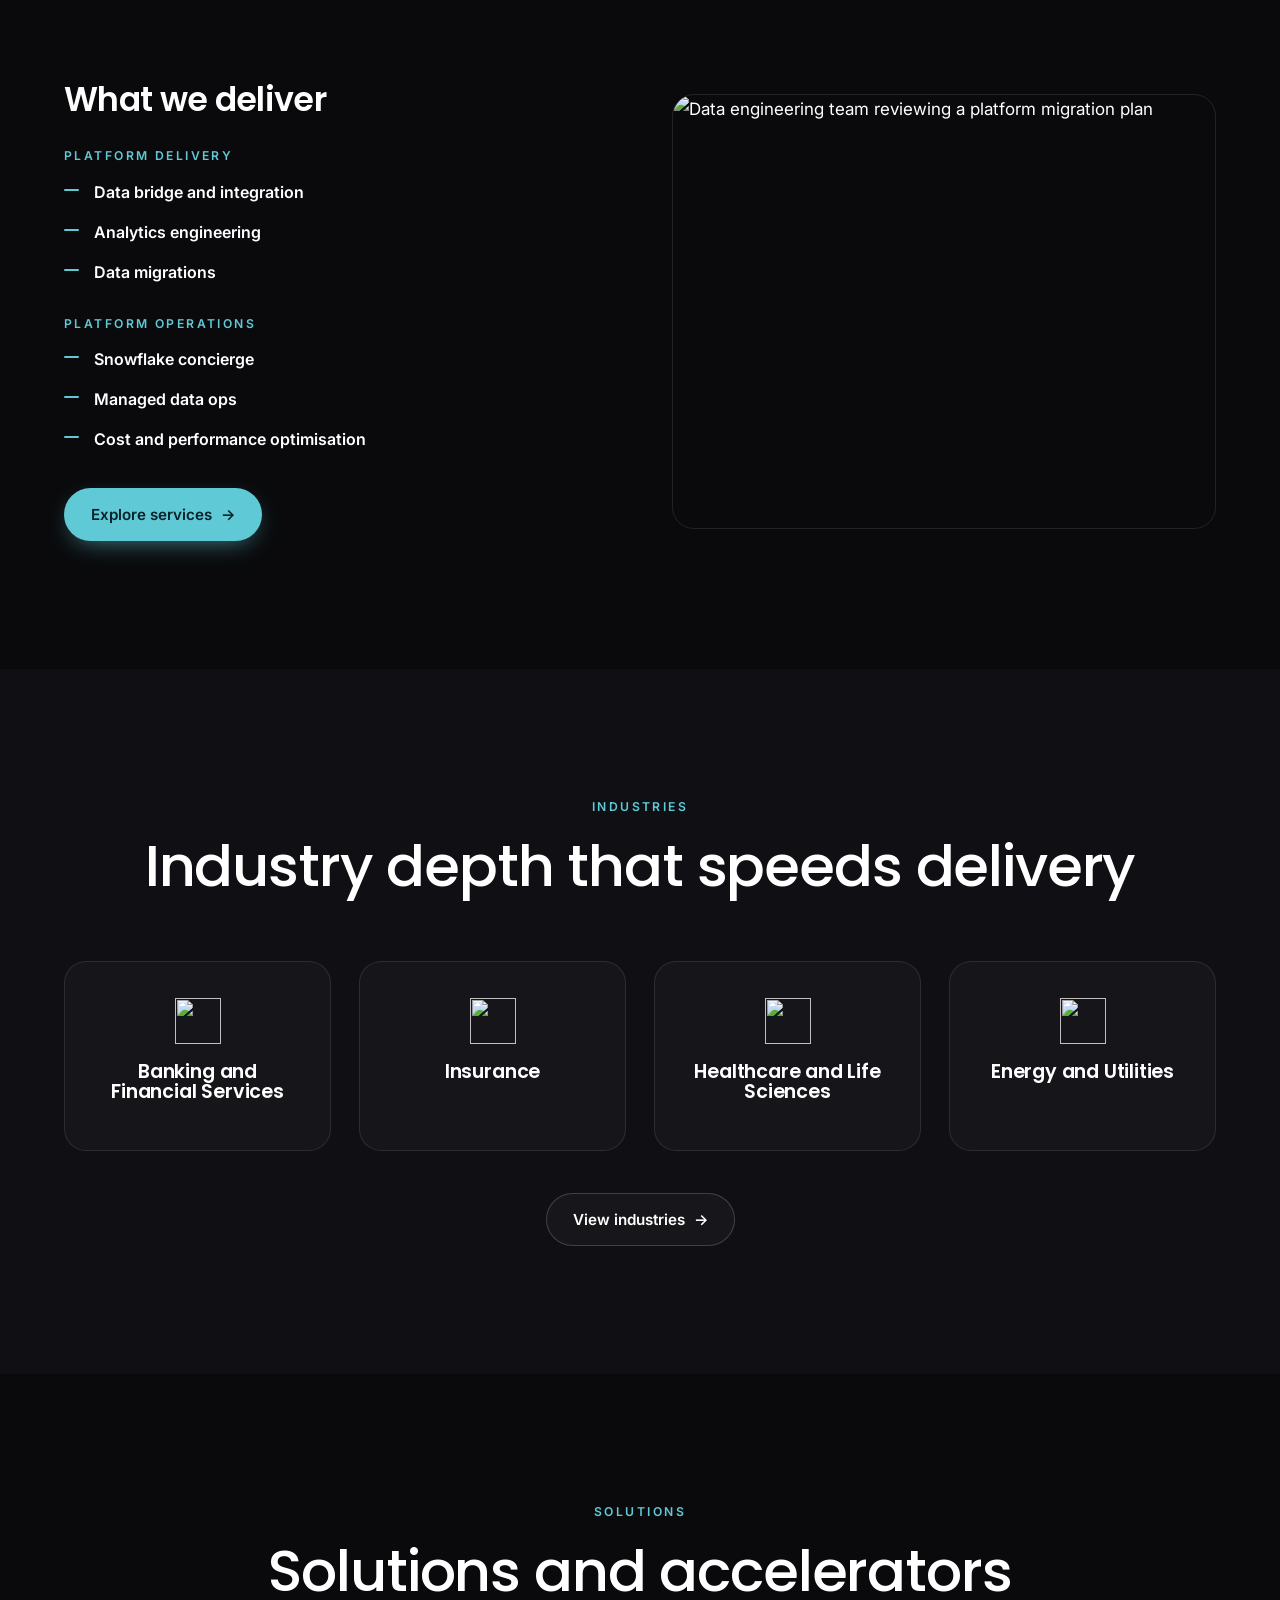
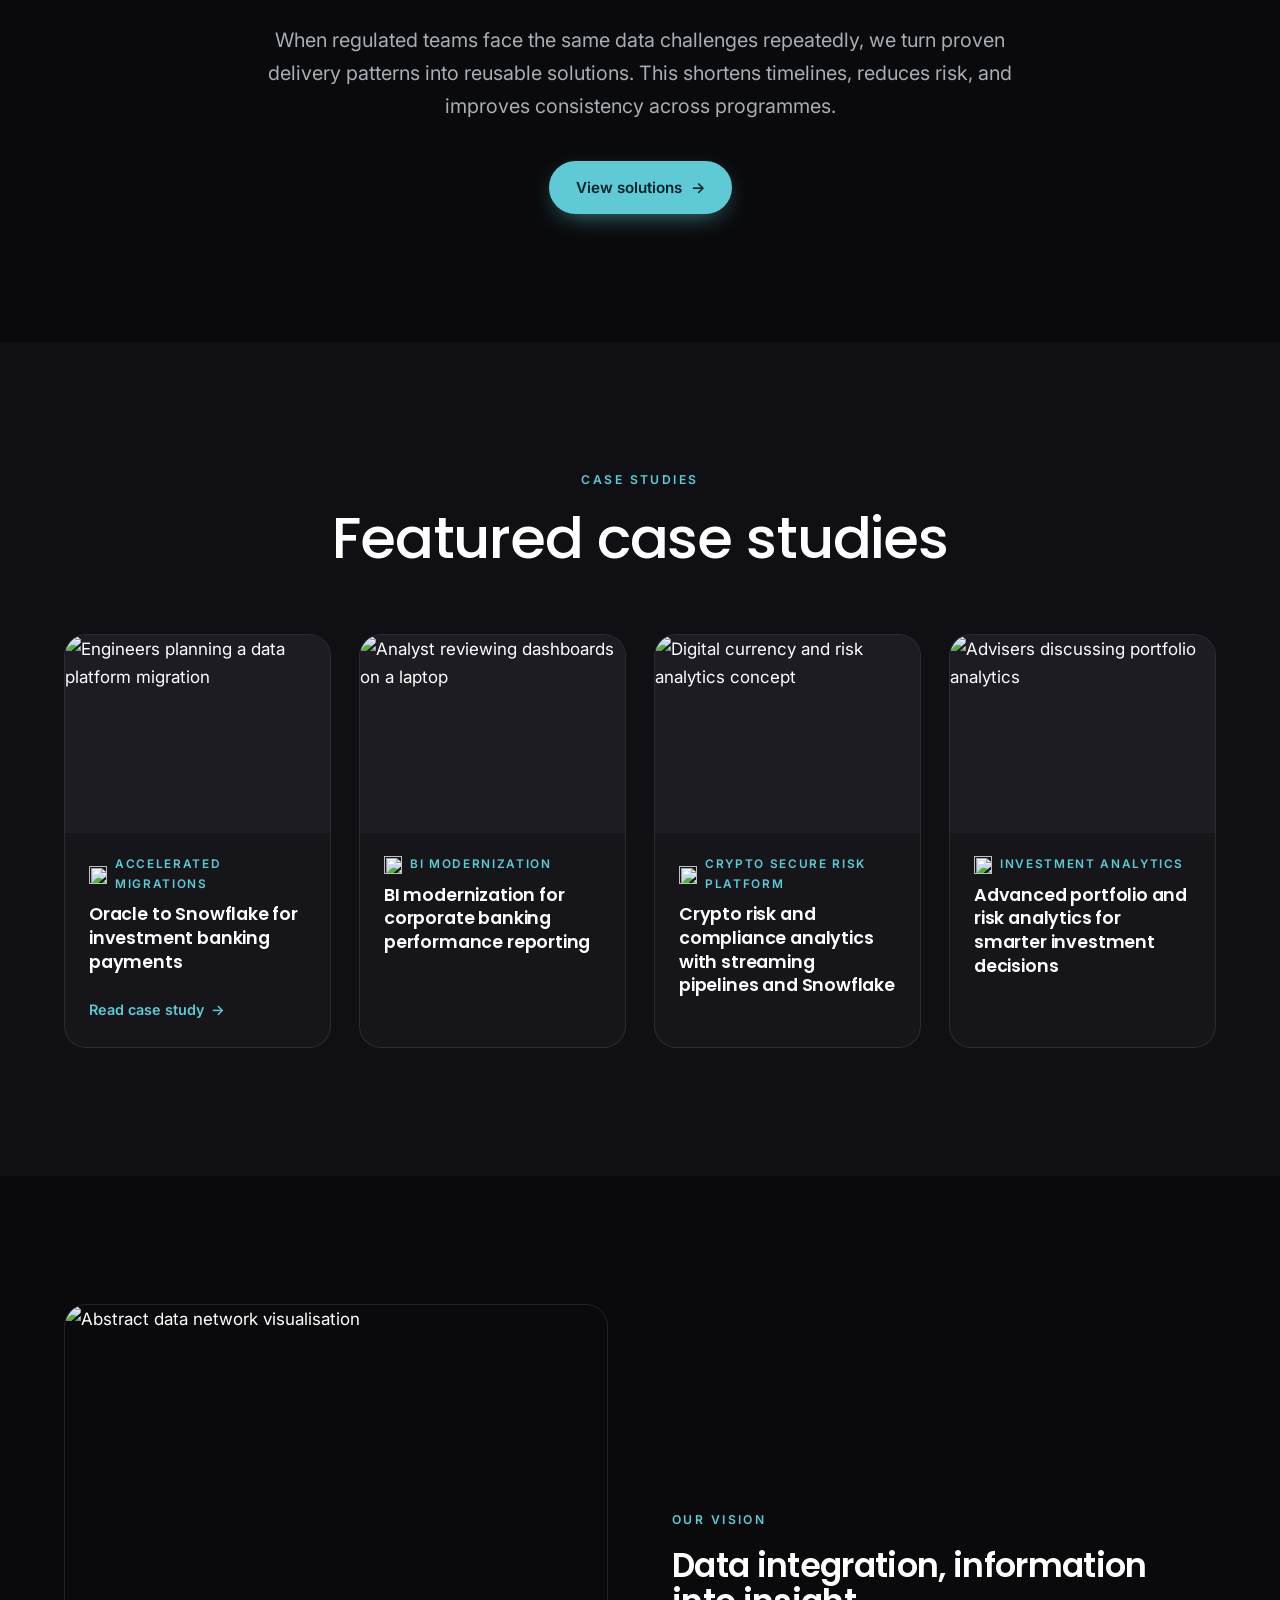
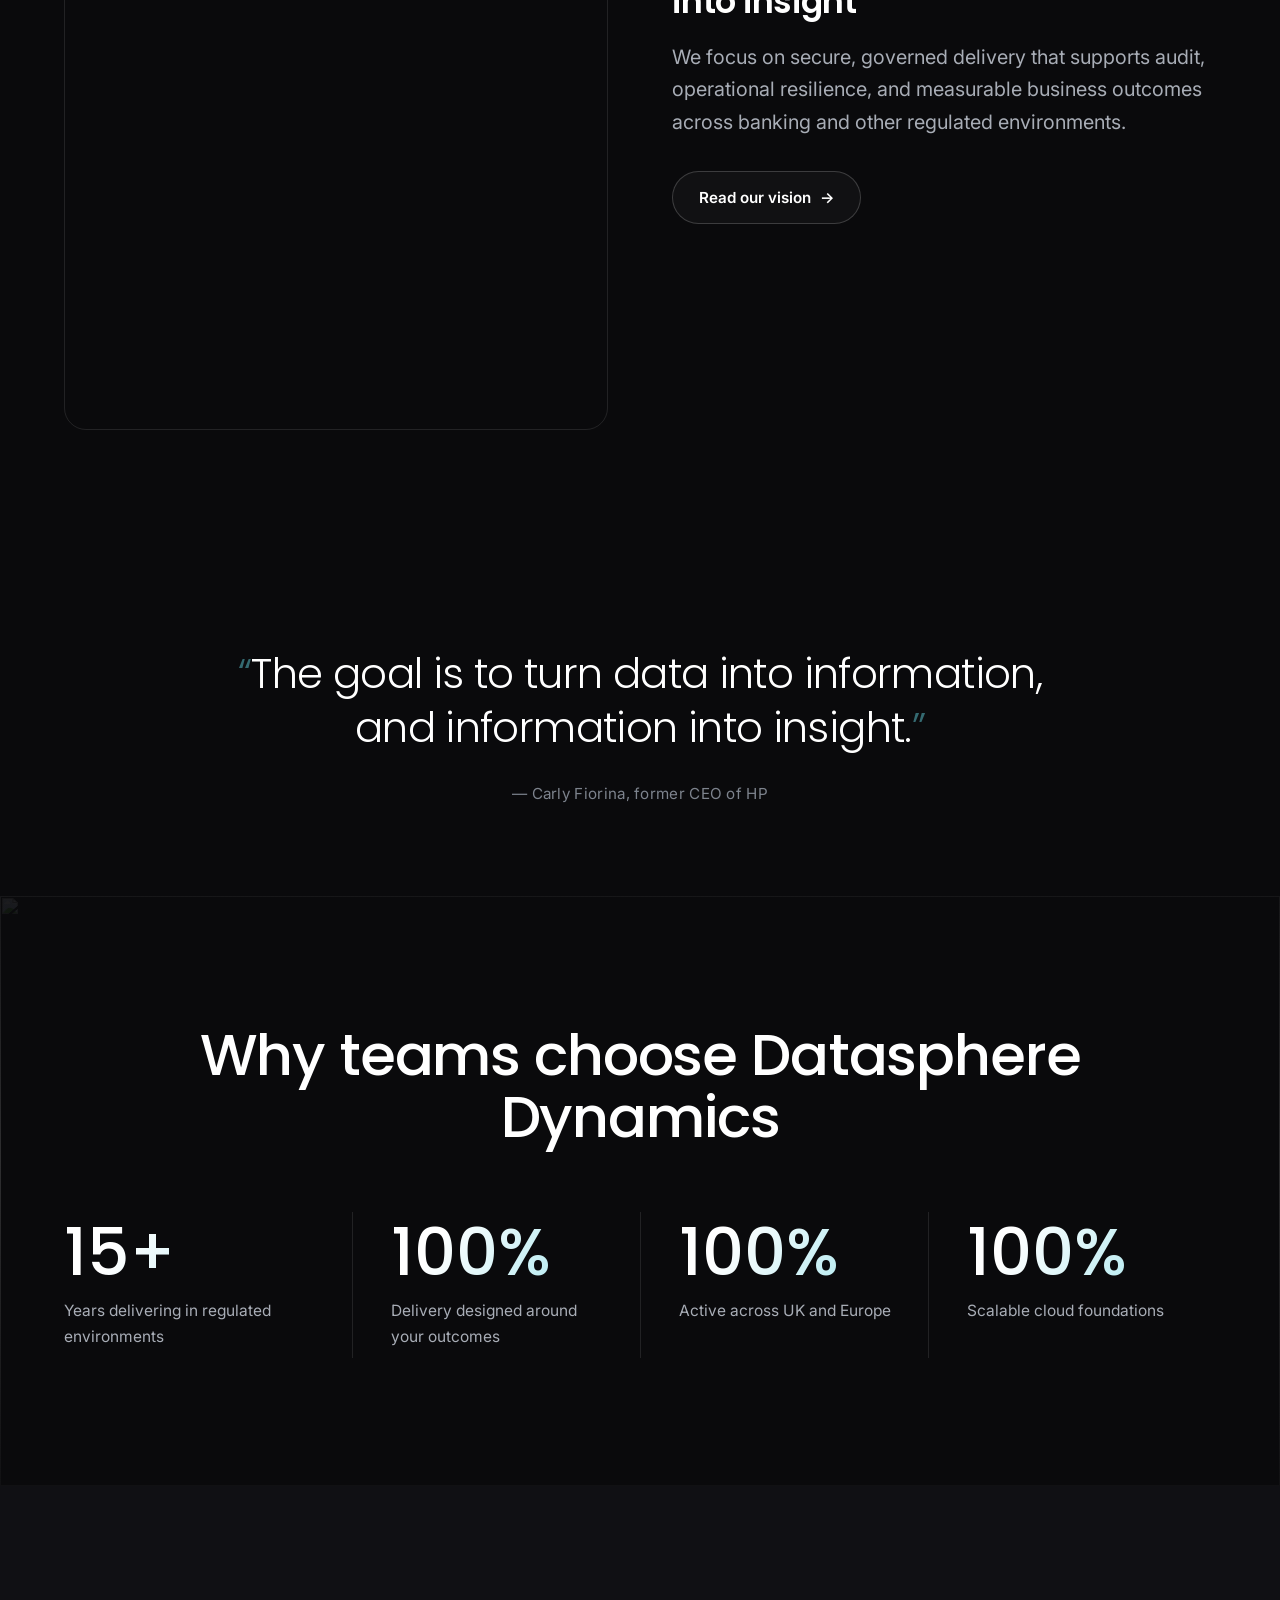
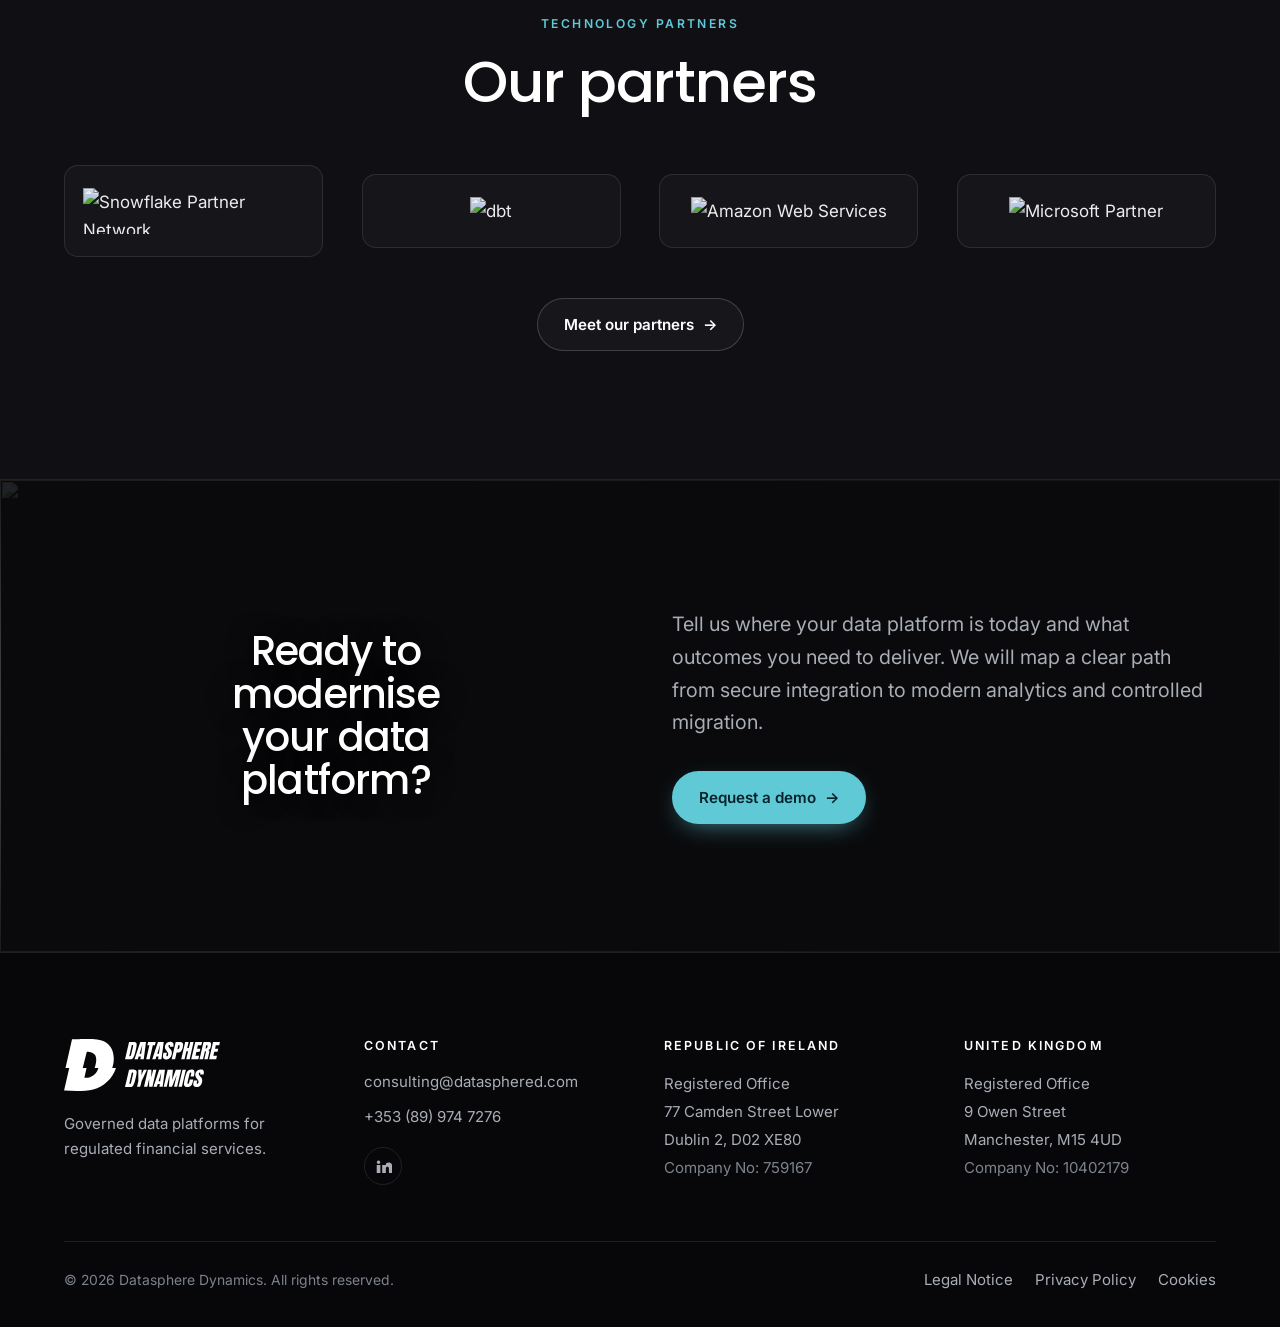
==== commit ba1e3fd7: "Add favicon, social share image, canonical URLs, sitemap and robots.txt Every page now declares a ca" ====
--- a/index.html
+++ b/index.html
@@ -9,6 +9,16 @@
 <meta property="og:description" content="We connect legacy and modern systems, deliver trusted data products, and migrate in controlled waves. Built for audit, security, and measurable outcomes.">
 <meta property="og:type" content="website">
 <meta property="og:site_name" content="Datasphere Dynamics">
+<link rel="canonical" href="https://www.datasphered.com/">
+<meta property="og:url" content="https://www.datasphered.com/">
+<meta property="og:image" content="https://www.datasphered.com/og-image.png">
+<meta property="og:image:width" content="1200">
+<meta property="og:image:height" content="630">
+<meta name="twitter:card" content="summary_large_image">
+<link rel="icon" href="/favicon.svg" type="image/svg+xml">
+<link rel="icon" href="/icon-192.png" type="image/png" sizes="192x192">
+<link rel="apple-touch-icon" href="/apple-touch-icon.png">
+<link rel="manifest" href="/site.webmanifest">
 <meta name="theme-color" content="#0a0a0c">
 <link rel="preconnect" href="https://fonts.googleapis.com">
 <link rel="preconnect" href="https://fonts.gstatic.com" crossorigin>
--- a/styles.css
+++ b/styles.css
@@ -38,8 +38,9 @@
 /* ---------- header ---------- */
 .hdr{position:sticky;top:0;z-index:100;background:rgba(10,10,12,.72);backdrop-filter:blur(14px) saturate(140%);border-bottom:1px solid var(--line);transition:background .3s}
 .hdr__in{display:flex;align-items:center;gap:28px;min-height:78px}
-.brand{display:flex;align-items:center;gap:12px;flex-shrink:0}
-.brand svg{width:34px;height:34px;flex-shrink:0}
+.brand{display:block;width:140px;height:46px;flex-shrink:0;background:url("/logo.svg") no-repeat left center;background-size:contain}
+.brand svg,.brand__txt{display:none}
+.ft .brand{width:156px;height:52px}
 .brand__txt{font-family:'Montserrat',sans-serif;font-style:italic;font-weight:800;font-size:.8rem;line-height:1.08;letter-spacing:.02em;text-transform:uppercase}
 .nav{display:flex;align-items:center;gap:6px;margin-left:auto}
 .nav a{padding:9px 14px;border-radius:999px;font-size:.94rem;color:var(--muted);transition:color .2s,background .2s}
@@ -202,3 +203,54 @@
   *{animation-duration:.01ms!important;transition-duration:.01ms!important;scroll-behavior:auto!important}
   .rv{opacity:1;transform:none}
 }
+
+/* ---------- mobile density ---------- */
+@media(max-width:700px){
+  body{font-size:16px}
+  h1{font-size:clamp(2.05rem,8.6vw,2.9rem)}
+  h2{font-size:clamp(1.62rem,7vw,2.25rem)}
+  h3{font-size:1.32rem}
+  .lead{font-size:1.01rem}
+  .eyebrow{font-size:.7rem;letter-spacing:.16em;margin-bottom:.75rem}
+  .sec{padding:52px 0}
+  .sec--tight{padding:38px 0}
+  .hdr .wrap{min-height:66px}
+  .brand{width:122px;height:40px}
+  .ft .brand{width:138px;height:46px}
+  .hero{min-height:0}
+  .hero__in{padding-block:58px 64px}
+  .hero h1{margin-bottom:1.05rem}
+  .hero .lead{margin-bottom:1.7rem}
+  .hero--band{min-height:0}
+  .hero--band .hero__in{padding-block:50px}
+  .hero__btns{gap:10px}
+  .hero__btns .btn{width:100%;justify-content:center}
+  .grid{gap:14px}
+  .g2,.g3,.g4{grid-template-columns:1fr}
+  .card{padding:22px 20px;border-radius:16px}
+  .ico{width:44px;height:44px;border-radius:11px;margin-bottom:.85rem}
+  .ico img{width:25px;height:25px}
+  .ico--plain img{width:38px;height:38px}
+  .pcard{border-radius:16px}
+  .pcard__img{aspect-ratio:16/10}
+  .pcard__body{padding:17px 19px 21px;gap:.45rem}
+  .split{gap:24px;grid-template-columns:1fr}
+  .split__media{aspect-ratio:16/11;border-radius:16px}
+  .ilist li{font-size:.97rem}
+  .stat{padding:13px 0}
+  .stat b{margin-bottom:.35rem}
+  .logos{gap:12px;grid-template-columns:1fr 1fr}
+  .logos figure{padding:15px 12px}
+  .logos img{max-height:34px}
+  .quote h3{font-size:1.42rem;line-height:1.35}
+  .quote cite{margin-top:1.1rem}
+  .cta__globe img{width:min(100%,290px)}
+  .cta__globe h2{max-width:13ch;font-size:1.5rem}
+  .form{gap:13px}
+  .field textarea{min-height:118px}
+  .prose h2{margin:1.9rem 0 .7rem}
+  .prose h3{margin:1.4rem 0 .5rem}
+  .ft{padding:44px 0 26px}
+  .ft__top{grid-template-columns:1fr;gap:26px}
+  .ft__bot{margin-top:28px;padding-top:20px}
+}
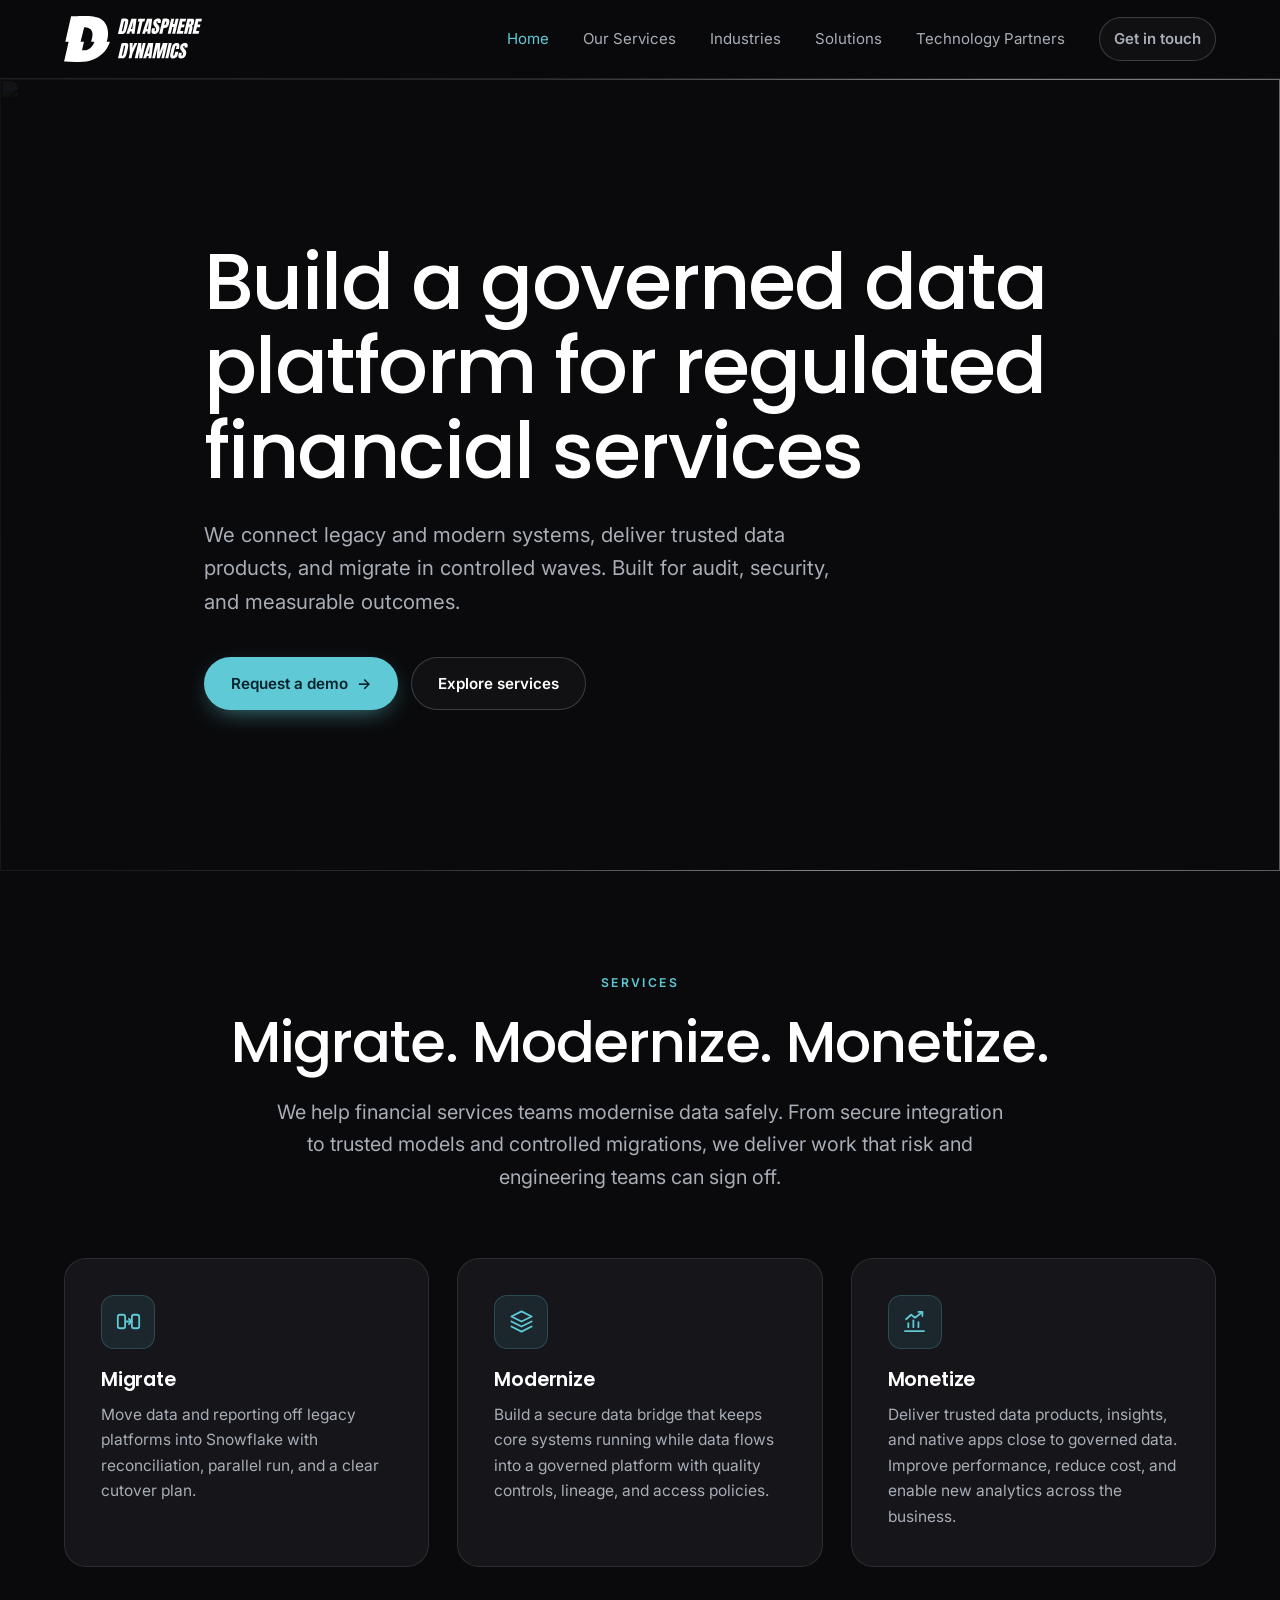
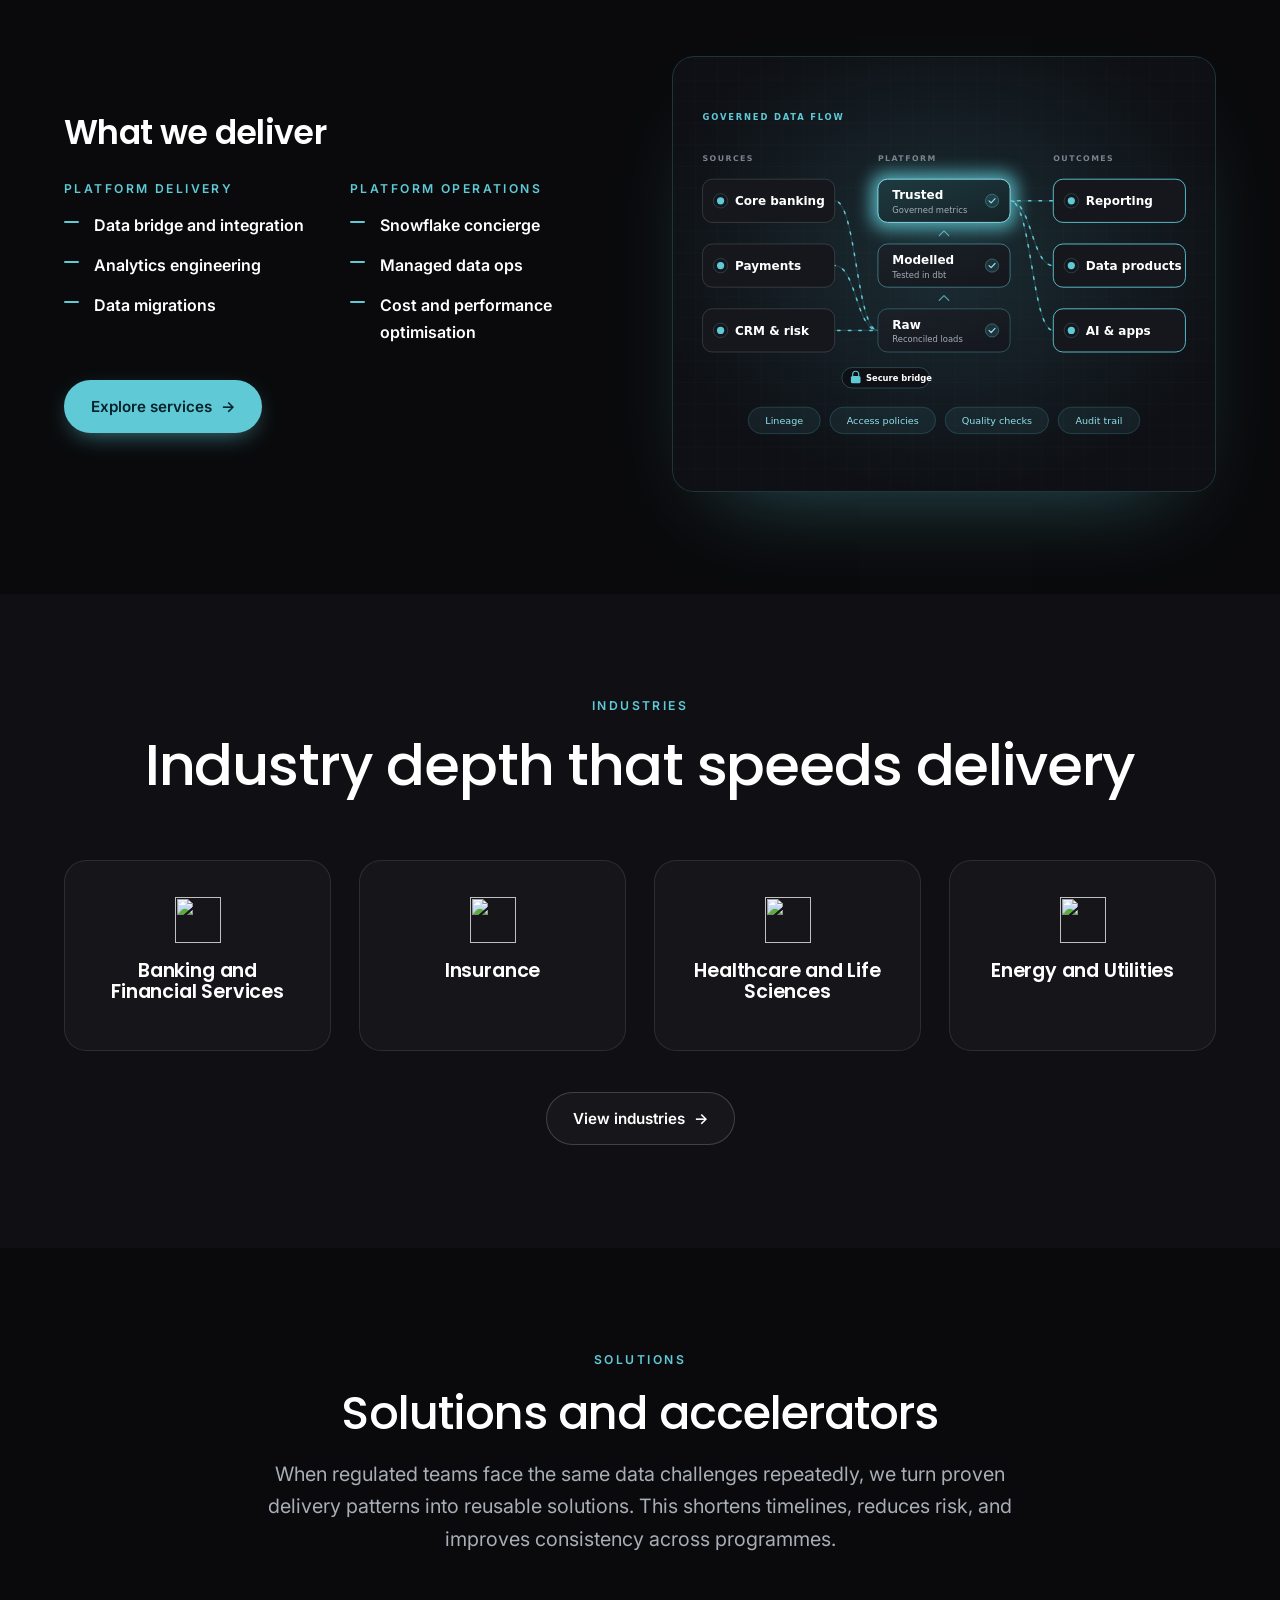
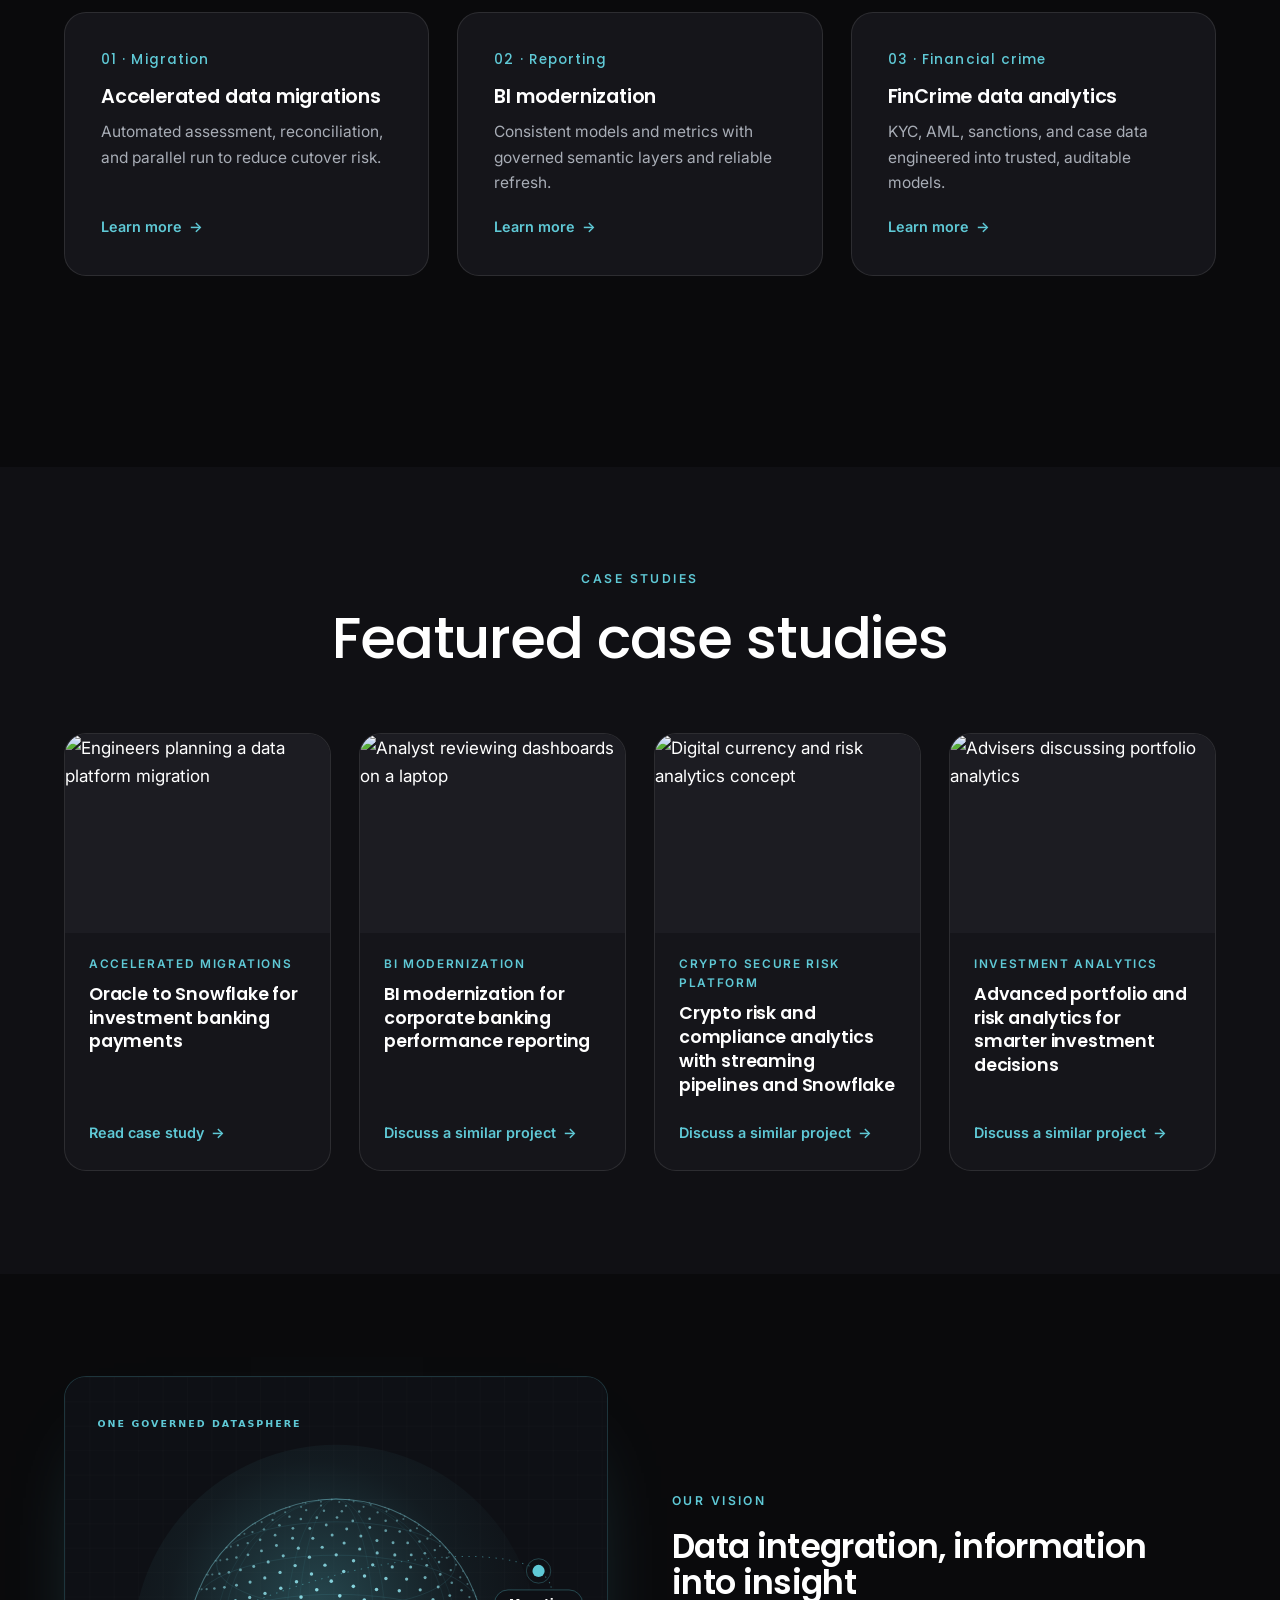
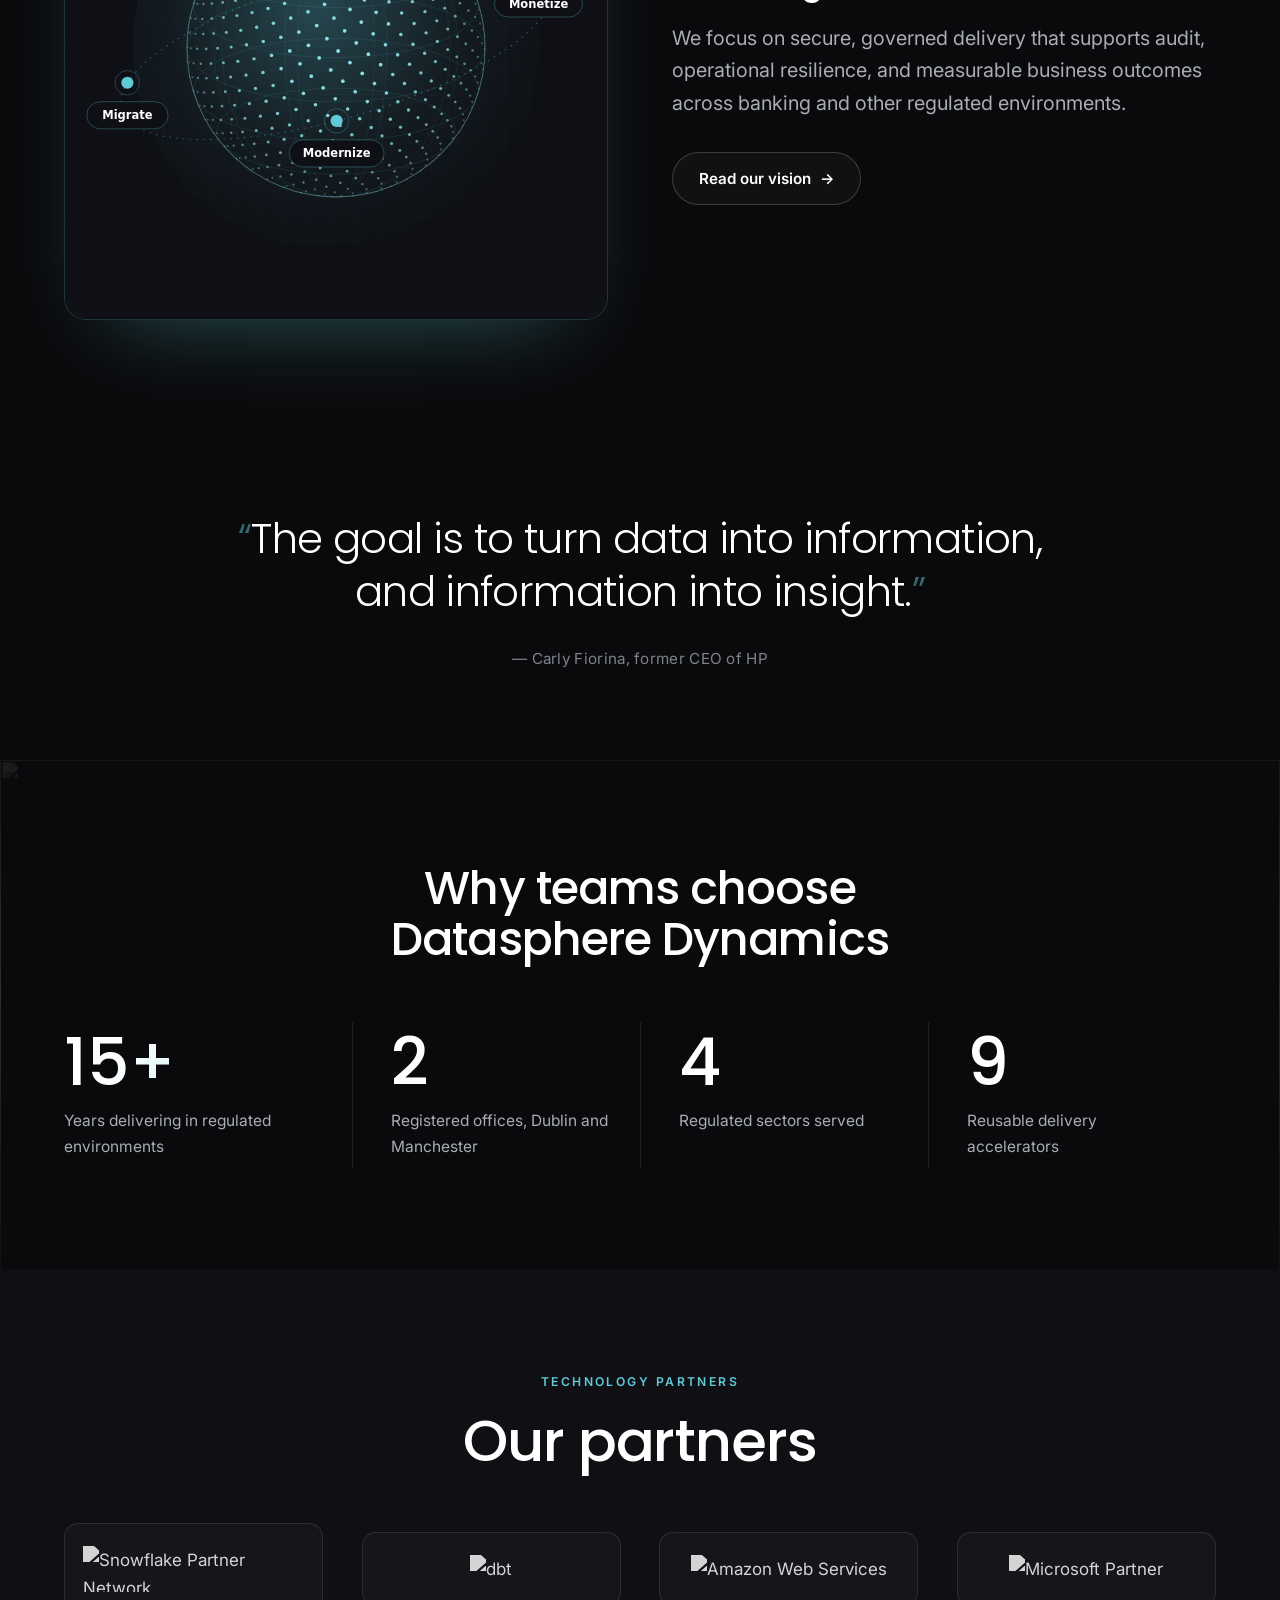
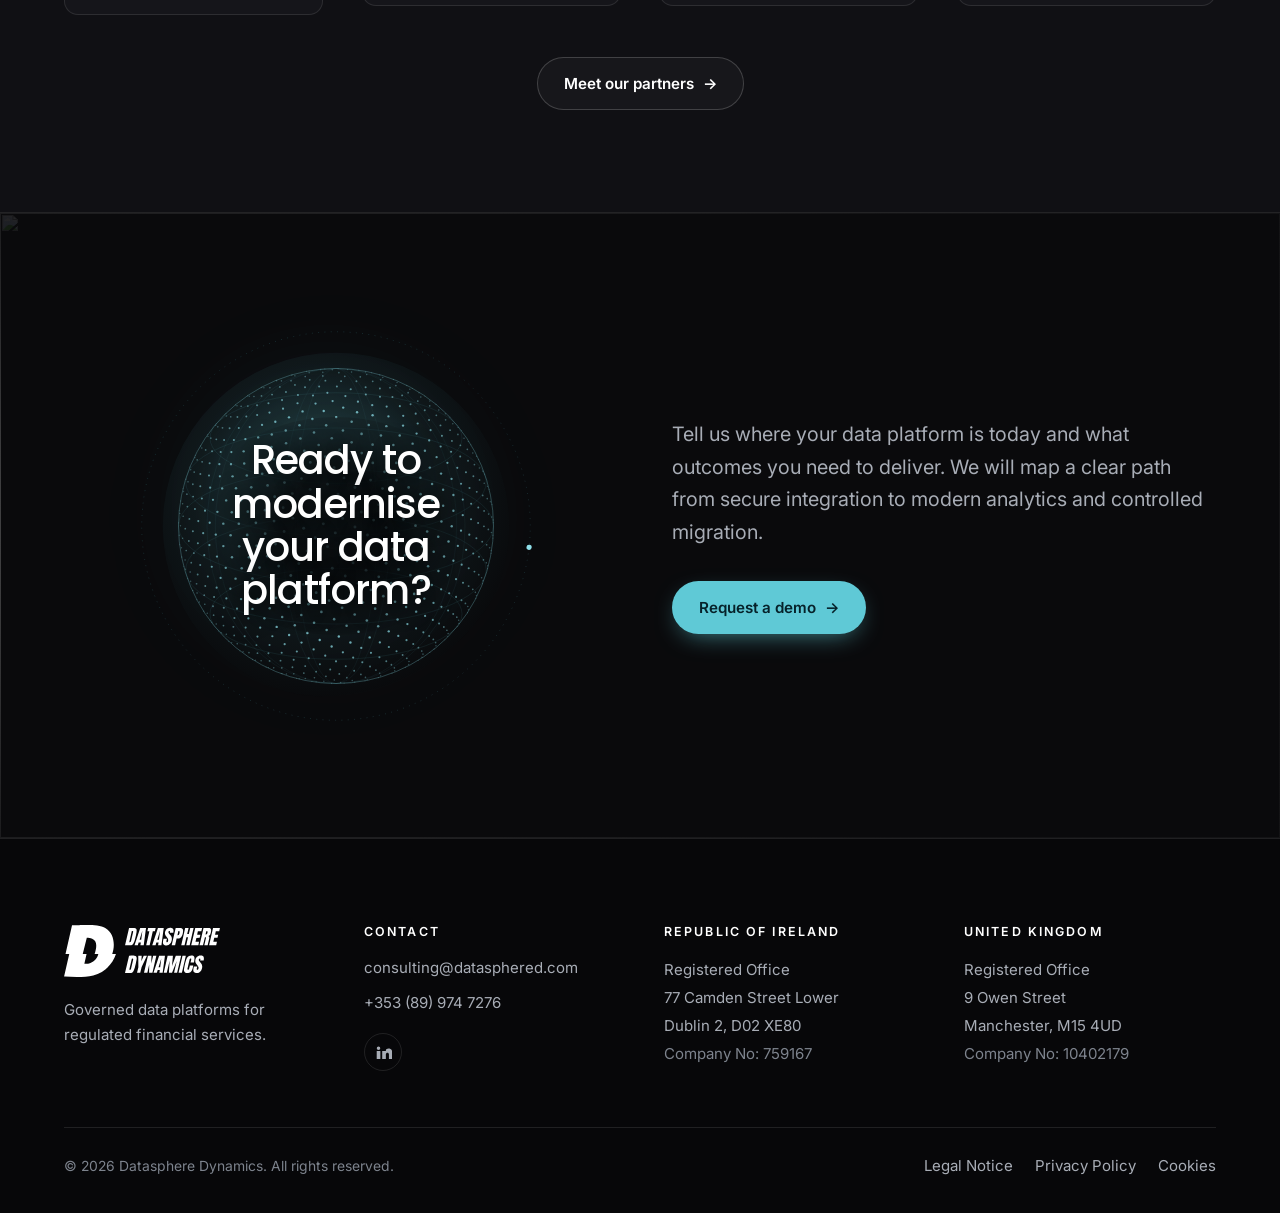
==== commit cf549e3a: "Layout refresh: designed visuals for empty panels, consistent icons, fixed grids and spacing - Repla" ====
--- a/index.html
+++ b/index.html
@@ -9,16 +9,9 @@
 <meta property="og:description" content="We connect legacy and modern systems, deliver trusted data products, and migrate in controlled waves. Built for audit, security, and measurable outcomes.">
 <meta property="og:type" content="website">
 <meta property="og:site_name" content="Datasphere Dynamics">
-<link rel="canonical" href="https://www.datasphered.com/">
-<meta property="og:url" content="https://www.datasphered.com/">
-<meta property="og:image" content="https://www.datasphered.com/og-image.png">
-<meta property="og:image:width" content="1200">
-<meta property="og:image:height" content="630">
-<meta name="twitter:card" content="summary_large_image">
 <link rel="icon" href="/favicon.svg" type="image/svg+xml">
-<link rel="icon" href="/icon-192.png" type="image/png" sizes="192x192">
-<link rel="apple-touch-icon" href="/apple-touch-icon.png">
-<link rel="manifest" href="/site.webmanifest">
+<link rel="canonical" href="https://www.datasphered.com">
+<meta property="og:url" content="https://www.datasphered.com">
 <meta name="theme-color" content="#0a0a0c">
 <link rel="preconnect" href="https://fonts.googleapis.com">
 <link rel="preconnect" href="https://fonts.gstatic.com" crossorigin>
@@ -61,19 +54,19 @@
       <div class="center rv"><p class="eyebrow">Services</p><h2>Migrate. Modernize. Monetize.</h2>
       <p class="lead" style="margin-top:1.4rem">We help financial services teams modernise data safely. From secure integration to trusted models and controlled migrations, we deliver work that risk and engineering teams can sign off.</p></div>
       <div class="grid g3" style="margin-top:clamp(42px,5vw,70px)">
-        <article class="card rv"><div class="ico"><img src="https://static.wixstatic.com/media/12c970_f5544d63817e4a5793fbed31fab51b9f~mv2.png/v1/fit/w_120,h_120,al_c,q_85,enc_auto/img.png" alt="" loading="lazy"></div><h4>Migrate</h4><p>Move data and reporting off legacy platforms into Snowflake with reconciliation, parallel run, and a clear cutover plan.</p></article>
-        <article class="card rv"><div class="ico"><img src="https://static.wixstatic.com/media/12c970_c7176410e6d9458db93f48d1baa3acec~mv2.png/v1/fit/w_120,h_120,al_c,q_85,enc_auto/img.png" alt="" loading="lazy"></div><h4>Modernize</h4><p>Build a secure data bridge that keeps core systems running while data flows into a governed platform with quality controls, lineage, and access policies.</p></article>
-        <article class="card rv"><div class="ico"><img src="https://static.wixstatic.com/media/12c970_43eb175921ac45908229d22adef54130~mv2.png/v1/fit/w_120,h_120,al_c,q_85,enc_auto/img.png" alt="" loading="lazy"></div><h4>Monetize</h4><p>Deliver trusted data products, insights, and native apps close to governed data. Improve performance, reduce cost, and enable new analytics across the business.</p></article>
+        <article class="card rv"><div class="ico"><svg class="i" viewBox="0 0 24 24" aria-hidden="true"><rect x="2.5" y="6" width="6.5" height="12" rx="1.8"/><rect x="15" y="6" width="6.5" height="12" rx="1.8"/><path d="M9.5 12h5"/><path d="m12.4 9.6 2.4 2.4-2.4 2.4"/></svg></div><h4>Migrate</h4><p>Move data and reporting off legacy platforms into Snowflake with reconciliation, parallel run, and a clear cutover plan.</p></article>
+        <article class="card rv"><div class="ico"><svg class="i" viewBox="0 0 24 24" aria-hidden="true"><path d="M12 3 3 7.5 12 12l9-4.5z"/><path d="m3 12 9 4.5 9-4.5"/><path d="m3 16.5 9 4.5 9-4.5"/></svg></div><h4>Modernize</h4><p>Build a secure data bridge that keeps core systems running while data flows into a governed platform with quality controls, lineage, and access policies.</p></article>
+        <article class="card rv"><div class="ico"><svg class="i" viewBox="0 0 24 24" aria-hidden="true"><path d="M3.5 20.5h17"/><path d="M6.5 17v-3.5"/><path d="M11 17v-6"/><path d="M15.5 17v-4.5"/><path d="m4.5 10 4.5-4 3.5 2.6L19 3.5"/><path d="M15.5 3.5H19V7"/></svg></div><h4>Monetize</h4><p>Deliver trusted data products, insights, and native apps close to governed data. Improve performance, reduce cost, and enable new analytics across the business.</p></article>
       </div>
       <div class="split" style="margin-top:clamp(56px,7vw,100px)">
         <div class="rv"><h3>What we deliver</h3>
-          <div class="grid g2" style="margin-top:1.8rem;gap:28px">
+          <div class="grid g2" style="margin-top:1.8rem;gap:28px;grid-template-columns:repeat(auto-fit,minmax(220px,1fr))">
             <div><p class="eyebrow" style="margin-bottom:.8rem">Platform delivery</p><ul class="ilist" style="margin-top:.6rem"><li><strong>Data bridge and integration</strong></li><li><strong>Analytics engineering</strong></li><li><strong>Data migrations</strong></li></ul></div>
             <div><p class="eyebrow" style="margin-bottom:.8rem">Platform operations</p><ul class="ilist" style="margin-top:.6rem"><li><strong>Snowflake concierge</strong></li><li><strong>Managed data ops</strong></li><li><strong>Cost and performance optimisation</strong></li></ul></div>
           </div>
           <a class="btn btn--p" href="/services" style="margin-top:2.2rem">Explore services <span class="arrow">&rarr;</span></a>
         </div>
-        <div class="split__media rv"><img src="https://static.wixstatic.com/media/12c970_376e0c637c9442df99ea6ece0143fe98~mv2.jpg/v1/fill/w_900,h_720,al_c,q_85,enc_auto/img.jpg" alt="Data engineering team reviewing a platform migration plan" loading="lazy"></div>
+        <div class="split__media split__media--viz rv"><img src="/assets/viz-platform.svg" alt="Diagram: core banking, payments and CRM data flow through a secure bridge into a governed platform with raw, modelled and trusted layers, then out to reporting, data products and AI" loading="lazy" width="900" height="720"></div>
       </div>
     </div>
   </section>
@@ -92,11 +85,14 @@
   </section>
 
   <section class="sec">
-    <div class="wrap center">
-      <p class="eyebrow rv">Solutions</p>
-      <h2 class="rv">Solutions and accelerators</h2>
-      <p class="lead rv" style="margin-top:1.4rem">When regulated teams face the same data challenges repeatedly, we turn proven delivery patterns into reusable solutions. This shortens timelines, reduces risk, and improves consistency across programmes.</p>
-      <div class="rv" style="margin-top:2.4rem"><a class="btn btn--p" href="/solutions">View solutions <span class="arrow">&rarr;</span></a></div>
+    <div class="wrap">
+      <div class="sec-head rv"><p class="eyebrow">Solutions</p><h2>Solutions and accelerators</h2><p class="lead">When regulated teams face the same data challenges repeatedly, we turn proven delivery patterns into reusable solutions. This shortens timelines, reduces risk, and improves consistency across programmes.</p></div>
+      <div class="grid g3x">
+        <a class="card rv" href="/solutions"><span class="num">01 &middot; Migration</span><h4>Accelerated data migrations</h4><p>Automated assessment, reconciliation, and parallel run to reduce cutover risk.</p><span class="card__link">Learn more <span class="arrow">&rarr;</span></span></a>
+        <a class="card rv" href="/solutions"><span class="num">02 &middot; Reporting</span><h4>BI modernization</h4><p>Consistent models and metrics with governed semantic layers and reliable refresh.</p><span class="card__link">Learn more <span class="arrow">&rarr;</span></span></a>
+        <a class="card rv" href="/solutions"><span class="num">03 &middot; Financial crime</span><h4>FinCrime data analytics</h4><p>KYC, AML, sanctions, and case data engineered into trusted, auditable models.</p><span class="card__link">Learn more <span class="arrow">&rarr;</span></span></a>
+      </div>
+      <div class="cta-row rv"><a class="btn btn--g" href="/solutions">View all nine solutions <span class="arrow">&rarr;</span></a></div>
     </div>
   </section>
 
@@ -106,27 +102,27 @@
       <div class="grid g4" style="margin-top:clamp(40px,5vw,64px)">
         <a class="pcard rv" href="/case-study-oracle-to-snowflake">
           <div class="pcard__img"><img src="https://static.wixstatic.com/media/12c970_65bc1a091d974fdeb08f15774609d6a8~mv2.jpg/v1/fill/w_620,h_465,al_c,q_85,enc_auto/img.jpg" alt="Engineers planning a data platform migration" loading="lazy"></div>
-          <div class="pcard__body"><span class="tag"><img src="https://static.wixstatic.com/media/12c970_c7176410e6d9458db93f48d1baa3acec~mv2.png/v1/fit/w_60,h_60,al_c,q_85,enc_auto/img.png" alt="" loading="lazy">Accelerated migrations</span><h4>Oracle to Snowflake for investment banking payments</h4><span class="pcard__link">Read case study <span class="arrow">&rarr;</span></span></div>
-        </a>
-        <article class="pcard rv">
+          <div class="pcard__body"><span class="tag">Accelerated migrations</span><h4>Oracle to Snowflake for investment banking payments</h4><span class="pcard__link">Read case study <span class="arrow">&rarr;</span></span></div>
+        </a>
+        <a class="pcard rv" href="/contact">
           <div class="pcard__img"><img src="https://static.wixstatic.com/media/nsplsh_b3852d753e1645f999317fb1cdbdba1d~mv2.jpg/v1/fill/w_620,h_465,al_c,q_85,enc_auto/img.jpg" alt="Analyst reviewing dashboards on a laptop" loading="lazy"></div>
-          <div class="pcard__body"><span class="tag"><img src="https://static.wixstatic.com/media/12c970_bb5e2babfee1429186d0c395b4ae2a1b~mv2.png/v1/fit/w_60,h_60,al_c,q_85,enc_auto/img.png" alt="" loading="lazy">BI modernization</span><h4>BI modernization for corporate banking performance reporting</h4></div>
-        </article>
-        <article class="pcard rv">
+          <div class="pcard__body"><span class="tag">BI modernization</span><h4>BI modernization for corporate banking performance reporting</h4><span class="pcard__link">Discuss a similar project <span class="arrow">&rarr;</span></span></div>
+        </a>
+        <a class="pcard rv" href="/contact">
           <div class="pcard__img"><img src="https://static.wixstatic.com/media/12c970_d48bc9487fe44bc982ad0aa7368fe51d~mv2.jpg/v1/fill/w_620,h_465,al_c,q_85,enc_auto/img.jpg" alt="Digital currency and risk analytics concept" loading="lazy"></div>
-          <div class="pcard__body"><span class="tag"><img src="https://static.wixstatic.com/media/12c970_cdc37cbe16084f42b1ebba9b49c808b9~mv2.png/v1/fit/w_60,h_60,al_c,q_85,enc_auto/img.png" alt="" loading="lazy">Crypto secure risk platform</span><h4>Crypto risk and compliance analytics with streaming pipelines and Snowflake</h4></div>
-        </article>
-        <article class="pcard rv">
+          <div class="pcard__body"><span class="tag">Crypto secure risk platform</span><h4>Crypto risk and compliance analytics with streaming pipelines and Snowflake</h4><span class="pcard__link">Discuss a similar project <span class="arrow">&rarr;</span></span></div>
+        </a>
+        <a class="pcard rv" href="/contact">
           <div class="pcard__img"><img src="https://static.wixstatic.com/media/12c970_71de5c6dfe4f4d4399fa1dd610608aa0~mv2.jpg/v1/fill/w_620,h_465,al_c,q_85,enc_auto/img.jpg" alt="Advisers discussing portfolio analytics" loading="lazy"></div>
-          <div class="pcard__body"><span class="tag"><img src="https://static.wixstatic.com/media/12c970_43eb175921ac45908229d22adef54130~mv2.png/v1/fit/w_60,h_60,al_c,q_85,enc_auto/img.png" alt="" loading="lazy">Investment analytics</span><h4>Advanced portfolio and risk analytics for smarter investment decisions</h4></div>
-        </article>
+          <div class="pcard__body"><span class="tag">Investment analytics</span><h4>Advanced portfolio and risk analytics for smarter investment decisions</h4><span class="pcard__link">Discuss a similar project <span class="arrow">&rarr;</span></span></div>
+        </a>
       </div>
     </div>
   </section>
 
   <section class="sec">
-    <div class="wrap split tall">
-      <div class="split__media rv"><img src="https://static.wixstatic.com/media/12c970_a21953d778ab4182a0b88f09b601fd3c~mv2.jpg/v1/fill/w_760,h_1010,al_c,q_85,enc_auto/img.jpg" alt="Abstract data network visualisation" loading="lazy"></div>
+    <div class="wrap split">
+      <div class="split__media split__media--viz rv"><img src="/assets/viz-sphere.svg" alt="A data sphere orbited by the three stages: migrate, modernize and monetize" loading="lazy" width="800" height="800"></div>
       <div class="rv">
         <p class="eyebrow">Our vision</p>
         <h3>Data integration, information into insight</h3>
@@ -146,12 +142,12 @@
   <section class="sec stats">
     <div class="stats__bg"><img src="https://static.wixstatic.com/media/c837a6_d11c6c437c0f4feb9de8591b42ead168~mv2.jpg/v1/fill/w_1900,h_1330,al_c,q_85,enc_auto/img.jpg" alt="" loading="lazy"></div>
     <div class="wrap">
-      <div class="center rv"><h2>Why teams choose Datasphere Dynamics</h2></div>
-      <div class="grid g4" style="margin-top:clamp(42px,5vw,70px);gap:0">
+      <div class="sec-head rv"><h2>Why teams choose Datasphere Dynamics</h2></div>
+      <div class="grid g4" style="gap:0">
         <div class="stat rv"><b>15+</b><span>Years delivering in regulated environments</span></div>
-        <div class="stat rv"><b>100%</b><span>Delivery designed around your outcomes</span></div>
-        <div class="stat rv"><b>100%</b><span>Active across UK and Europe</span></div>
-        <div class="stat rv"><b>100%</b><span>Scalable cloud foundations</span></div>
+        <div class="stat rv"><b>2</b><span>Registered offices, Dublin and Manchester</span></div>
+        <div class="stat rv"><b>4</b><span>Regulated sectors served</span></div>
+        <div class="stat rv"><b>9</b><span>Reusable delivery accelerators</span></div>
       </div>
     </div>
   </section>
@@ -173,7 +169,7 @@
     <div class="cta__bg"><img src="https://static.wixstatic.com/media/c837a6_0f9a4576e86442e3b124952322acdd72~mv2.jpg/v1/fill/w_1400,h_1250,al_c,q_85,enc_auto/img.jpg" alt="" loading="lazy"></div>
     <div class="wrap cta__in">
       <div class="cta__globe rv">
-        <img src="https://static.wixstatic.com/media/c837a6_159e86d4444649fcada7bff77ae670adf000.png/v1/fit/w_800,h_800,q_85,enc_auto/img.png" alt="" loading="lazy">
+        <img src="/assets/viz-globe.svg" alt="" loading="lazy" width="800" height="800">
         <h2>Ready to modernise your data platform?</h2>
       </div>
       <div class="rv">
--- a/styles.css
+++ b/styles.css
@@ -254,3 +254,107 @@
   .ft__top{grid-template-columns:1fr;gap:26px}
   .ft__bot{margin-top:28px;padding-top:20px}
 }
+
+/* ==========================================================
+   v2 layout refresh: consistent spacing, designed visuals,
+   cyan icon set, fixed grids
+   ========================================================== */
+.sec{padding:clamp(64px,8vw,112px) 0}
+.sec-head{max-width:900px;margin:0 auto clamp(36px,4.5vw,56px);text-align:center}
+.sec-head .lead{margin:1.15rem auto 0}
+.cta-row{display:flex;justify-content:center;flex-wrap:wrap;gap:12px;margin-top:2.2rem}
+.cta-row--left{justify-content:flex-start}
+.mt-lg{margin-top:clamp(40px,5vw,64px)}
+
+/* icon set */
+.i{width:26px;height:26px;fill:none;stroke:var(--acc);stroke-width:1.6;stroke-linecap:round;stroke-linejoin:round;flex-shrink:0}
+.ico .i{width:27px;height:27px}
+
+/* fixed 3-up grid (avoids orphan rows) */
+.g3x{grid-template-columns:repeat(3,minmax(0,1fr))}
+@media(max-width:980px){.g3x{grid-template-columns:repeat(2,minmax(0,1fr))}}
+
+/* cards */
+.card{display:flex;flex-direction:column}
+.card .num{display:block;font-family:var(--display);font-size:.85rem;font-weight:500;letter-spacing:.08em;color:var(--acc);margin-bottom:1rem}
+.card .sub{font-size:.72rem;font-weight:600;letter-spacing:.16em;text-transform:uppercase;color:var(--muted2);margin-top:1.4rem;padding-top:1.2rem;border-top:1px solid var(--line)}
+.card .ilist{margin-top:.9rem;gap:.55rem}
+.card .ilist li{font-size:.95rem}
+.card__link{margin-top:auto;padding-top:1.2rem;font-size:.9rem;font-weight:600;color:var(--acc);display:inline-flex;gap:7px;align-items:center}
+.card__link:hover .arrow{transform:translateX(4px)}
+
+/* designed visual panels */
+.split__media--viz{aspect-ratio:auto;background:#0e1015;border-color:rgba(95,201,214,.2);box-shadow:0 40px 90px -50px rgba(95,201,214,.45)}
+.split__media--viz img{height:auto;object-fit:contain}
+
+/* process steps (Bridge, Build, Migrate) */
+.steps{display:grid;grid-template-columns:repeat(3,minmax(0,1fr));gap:clamp(22px,3vw,40px)}
+.step{position:relative;text-align:center;padding:clamp(28px,3vw,40px) clamp(22px,2.6vw,32px);border:1px solid var(--line);border-radius:var(--r-lg);background:linear-gradient(180deg,var(--panel),rgba(21,21,26,.4))}
+.step__ico{width:78px;height:78px;margin:0 auto 1.3rem;border-radius:50%;display:grid;place-items:center;background:radial-gradient(circle at 50% 35%,rgba(95,201,214,.24),rgba(95,201,214,.04) 70%);border:1px solid rgba(95,201,214,.38);box-shadow:0 0 40px -8px rgba(95,201,214,.5)}
+.step__ico .i{width:36px;height:36px;stroke-width:1.5}
+.step .num{display:block;font-size:.72rem;font-weight:600;letter-spacing:.2em;text-transform:uppercase;color:var(--acc);margin-bottom:.6rem}
+.step h4{font-size:1.35rem;margin-bottom:.6rem}
+.step p{font-size:.97rem}
+.step:not(:last-child)::after{content:'';position:absolute;top:50%;right:calc(-1 * clamp(22px,3vw,40px) / 2 - 7px);width:14px;height:14px;border-top:2px solid var(--acc);border-right:2px solid var(--acc);transform:translateY(-50%) rotate(45deg);opacity:.75}
+
+/* chips */
+.chips{display:flex;flex-wrap:wrap;justify-content:center;gap:10px;margin-top:1.8rem}
+.chip{padding:8px 16px;border-radius:999px;border:1px solid rgba(95,201,214,.35);background:rgba(95,201,214,.08);color:var(--acc2);font-size:.86rem;font-weight:500;white-space:nowrap}
+
+/* two-column text rows */
+.twocol{display:grid;grid-template-columns:minmax(0,.85fr) minmax(0,1.4fr);gap:clamp(24px,5vw,80px);align-items:start}
+.twocol .eyebrow{margin-bottom:.8rem}
+.twocol p{font-size:1.06rem}
+.twocol p+p{margin-top:1.05rem}
+.twocol .hl{color:#fff;font-weight:500}
+
+/* checks (outcomes) */
+.checks{display:grid;grid-template-columns:repeat(2,minmax(0,1fr));gap:clamp(14px,1.8vw,20px)}
+.check{display:flex;gap:14px;align-items:flex-start;padding:20px 22px;border:1px solid var(--line);border-radius:var(--r);background:var(--panel)}
+.check .i{width:22px;height:22px;margin-top:2px}
+.check p{color:#e6e8ec;font-size:.98rem}
+
+/* fact cards */
+.fact b{display:block;font-family:var(--display);font-size:clamp(2.3rem,4vw,3.1rem);font-weight:500;line-height:1;margin-bottom:.7rem;background:linear-gradient(120deg,#fff 20%,var(--acc2));-webkit-background-clip:text;background-clip:text;color:transparent}
+
+/* partner and industry cards */
+.logos img{filter:brightness(0) invert(1);opacity:.82;transition:opacity .25s}
+.logos figure:hover img{opacity:1}
+.pcard__logo{max-height:30px;width:auto;margin-bottom:.5rem;filter:brightness(0) invert(1);opacity:.9}
+.pcard__ico{display:inline-grid;place-items:center;width:44px;height:44px;border-radius:11px;background:rgba(95,201,214,.10);border:1px solid rgba(95,201,214,.22);margin-bottom:.35rem}
+.pcard__ico img{width:26px;height:26px;object-fit:contain}
+.pcard__body p{font-size:.95rem}
+.pcard__body .tag{gap:0}
+
+/* contact form overflow fix */
+.form{grid-template-columns:repeat(2,minmax(0,1fr))}
+.field{min-width:0}
+.field input,.field textarea,.field select{width:100%;min-width:0}
+
+@media(max-width:900px){
+  .steps{grid-template-columns:1fr;max-width:520px;margin-inline:auto}
+  .step:not(:last-child)::after{top:auto;right:50%;bottom:calc(-1 * clamp(22px,3vw,40px) / 2 - 7px);transform:translateX(50%) rotate(135deg)}
+  .twocol{grid-template-columns:1fr}
+}
+@media(max-width:700px){
+  .sec{padding:52px 0}
+  .sec-head{margin-bottom:30px}
+  .g3x,.checks{grid-template-columns:1fr}
+  .form{grid-template-columns:1fr}
+  .step__ico{width:64px;height:64px}
+  .step__ico .i{width:30px;height:30px}
+  .cta-row .btn{width:100%}
+}
+.cta__globe img{height:auto}
+.cta__globe::after{content:'';position:absolute;inset:24%;border-radius:50%;background:radial-gradient(circle,rgba(10,10,12,.82) 30%,rgba(10,10,12,0) 72%);z-index:0}
+.cta__globe h2{z-index:1}
+.sec-head h2,.twocol h2{font-size:clamp(1.85rem,3.6vw,2.9rem);line-height:1.12}
+.sec-head h2{text-wrap:balance}
+.sec-head .lead{max-width:62ch}
+.hero--band{min-height:clamp(300px,40vh,420px)}
+.hero--band:not(:has(.hero__bg)){min-height:0}
+.hero--band:not(:has(.hero__bg)) .hero__in{padding-block:clamp(64px,9vw,110px) clamp(24px,3vw,40px)}
+.hero--band .chips{margin-top:1.6rem}
+.hero--band .cta-row{margin-top:2rem}
+main>.hero--band:only-child .hero__in{padding-block:clamp(90px,14vw,170px)}
+.twocol h2{font-size:clamp(1.75rem,3vw,2.4rem)}
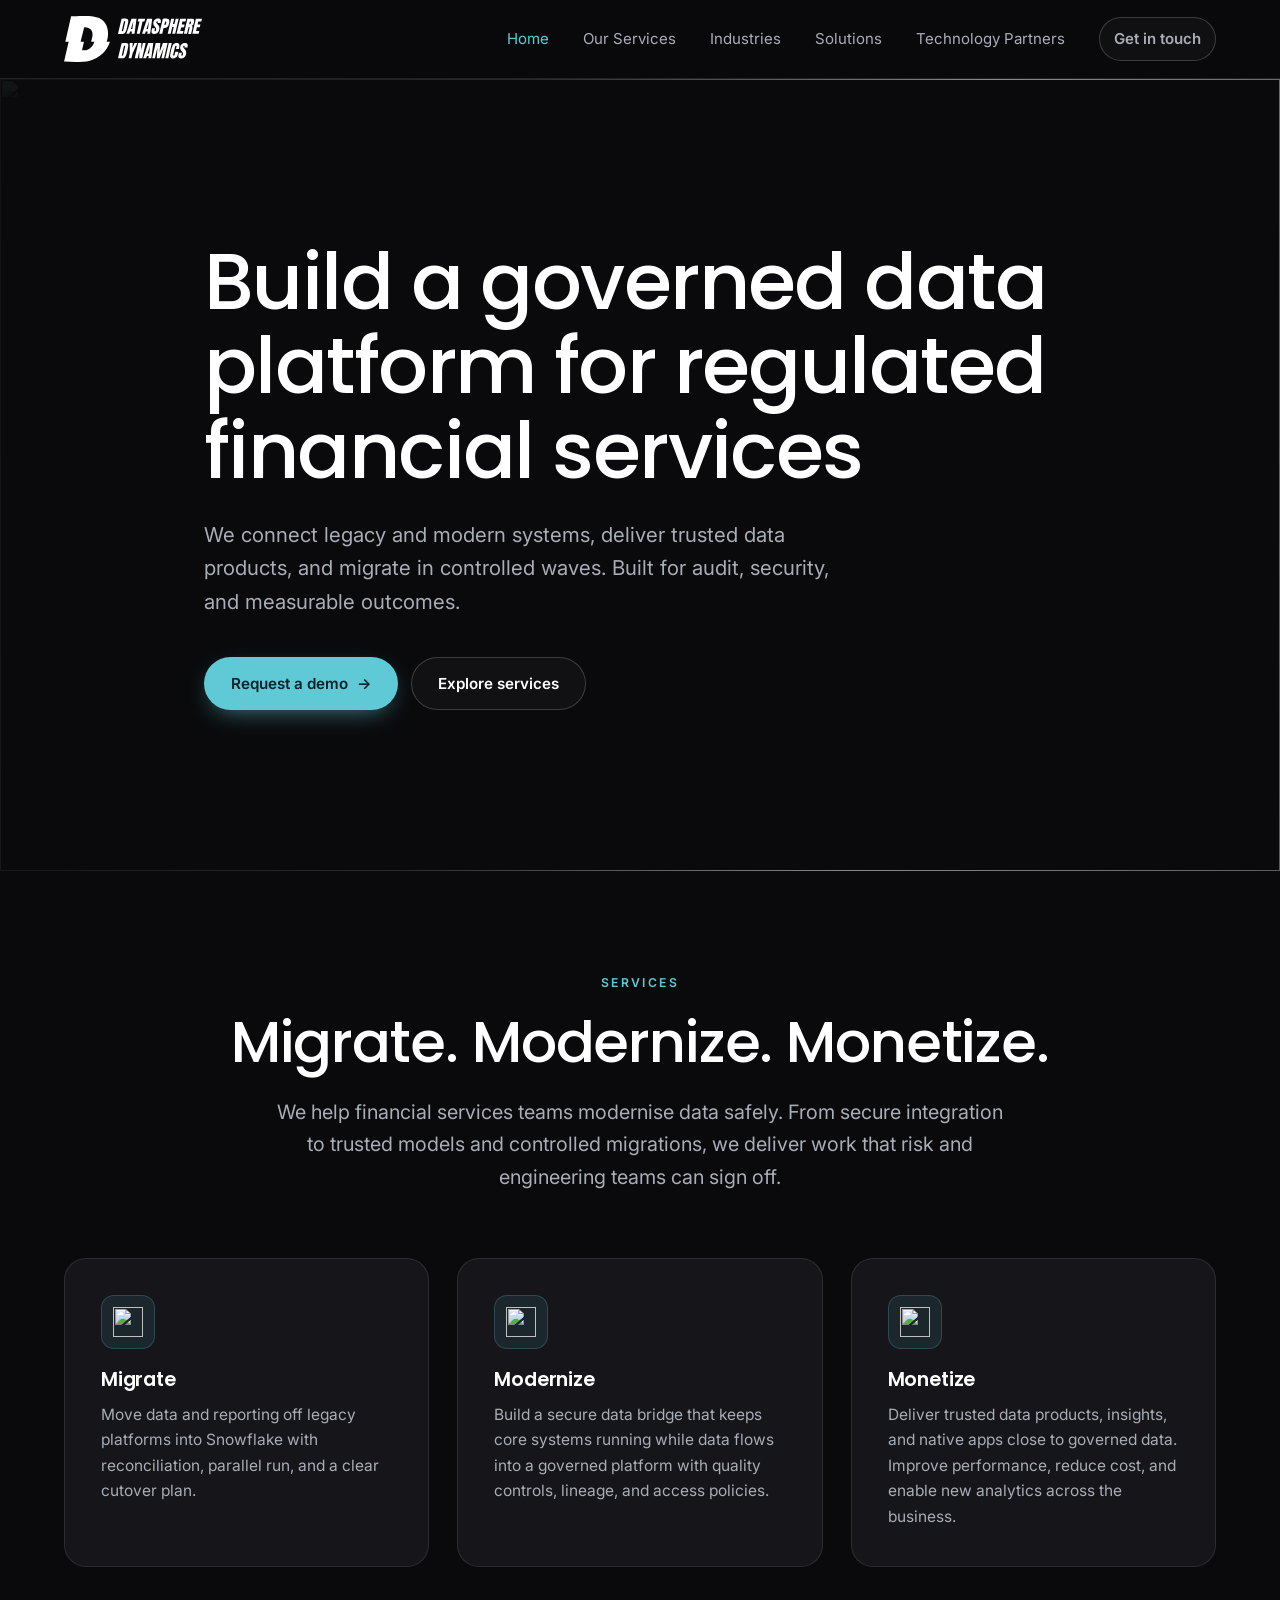
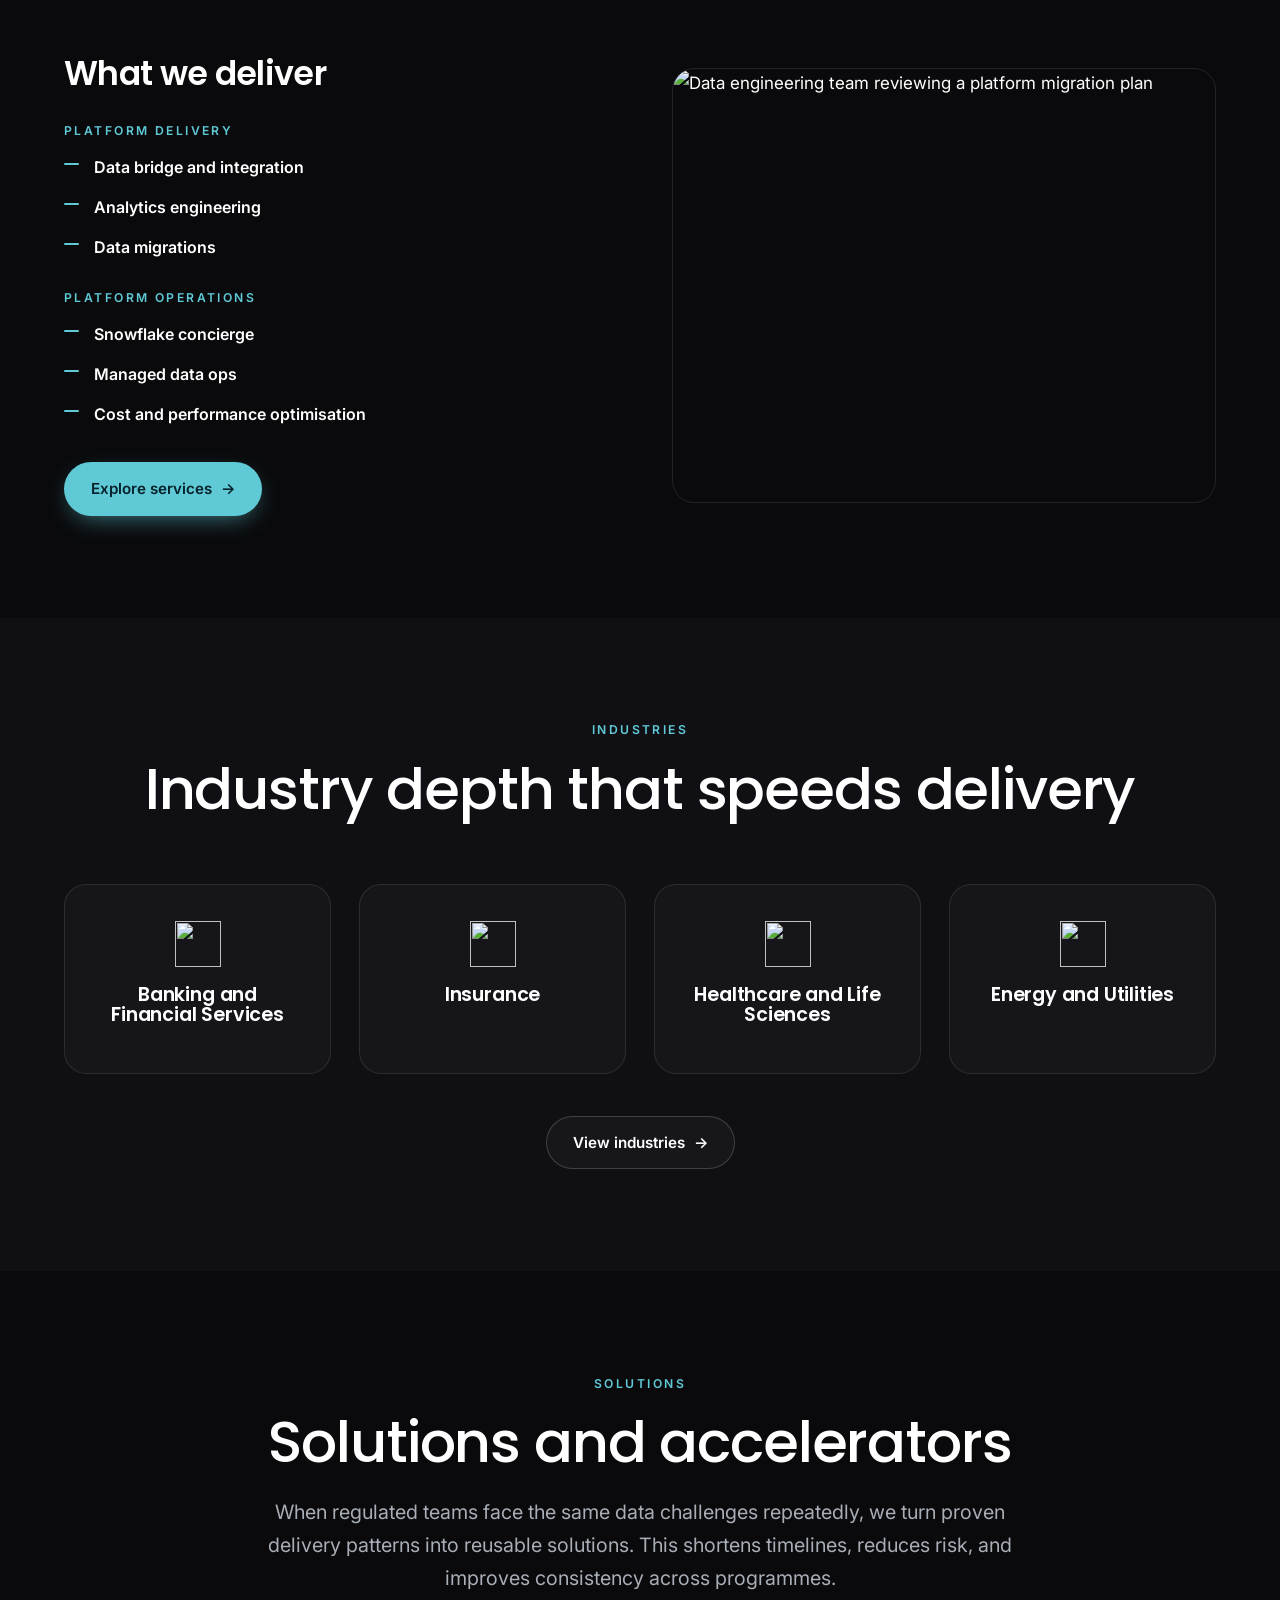
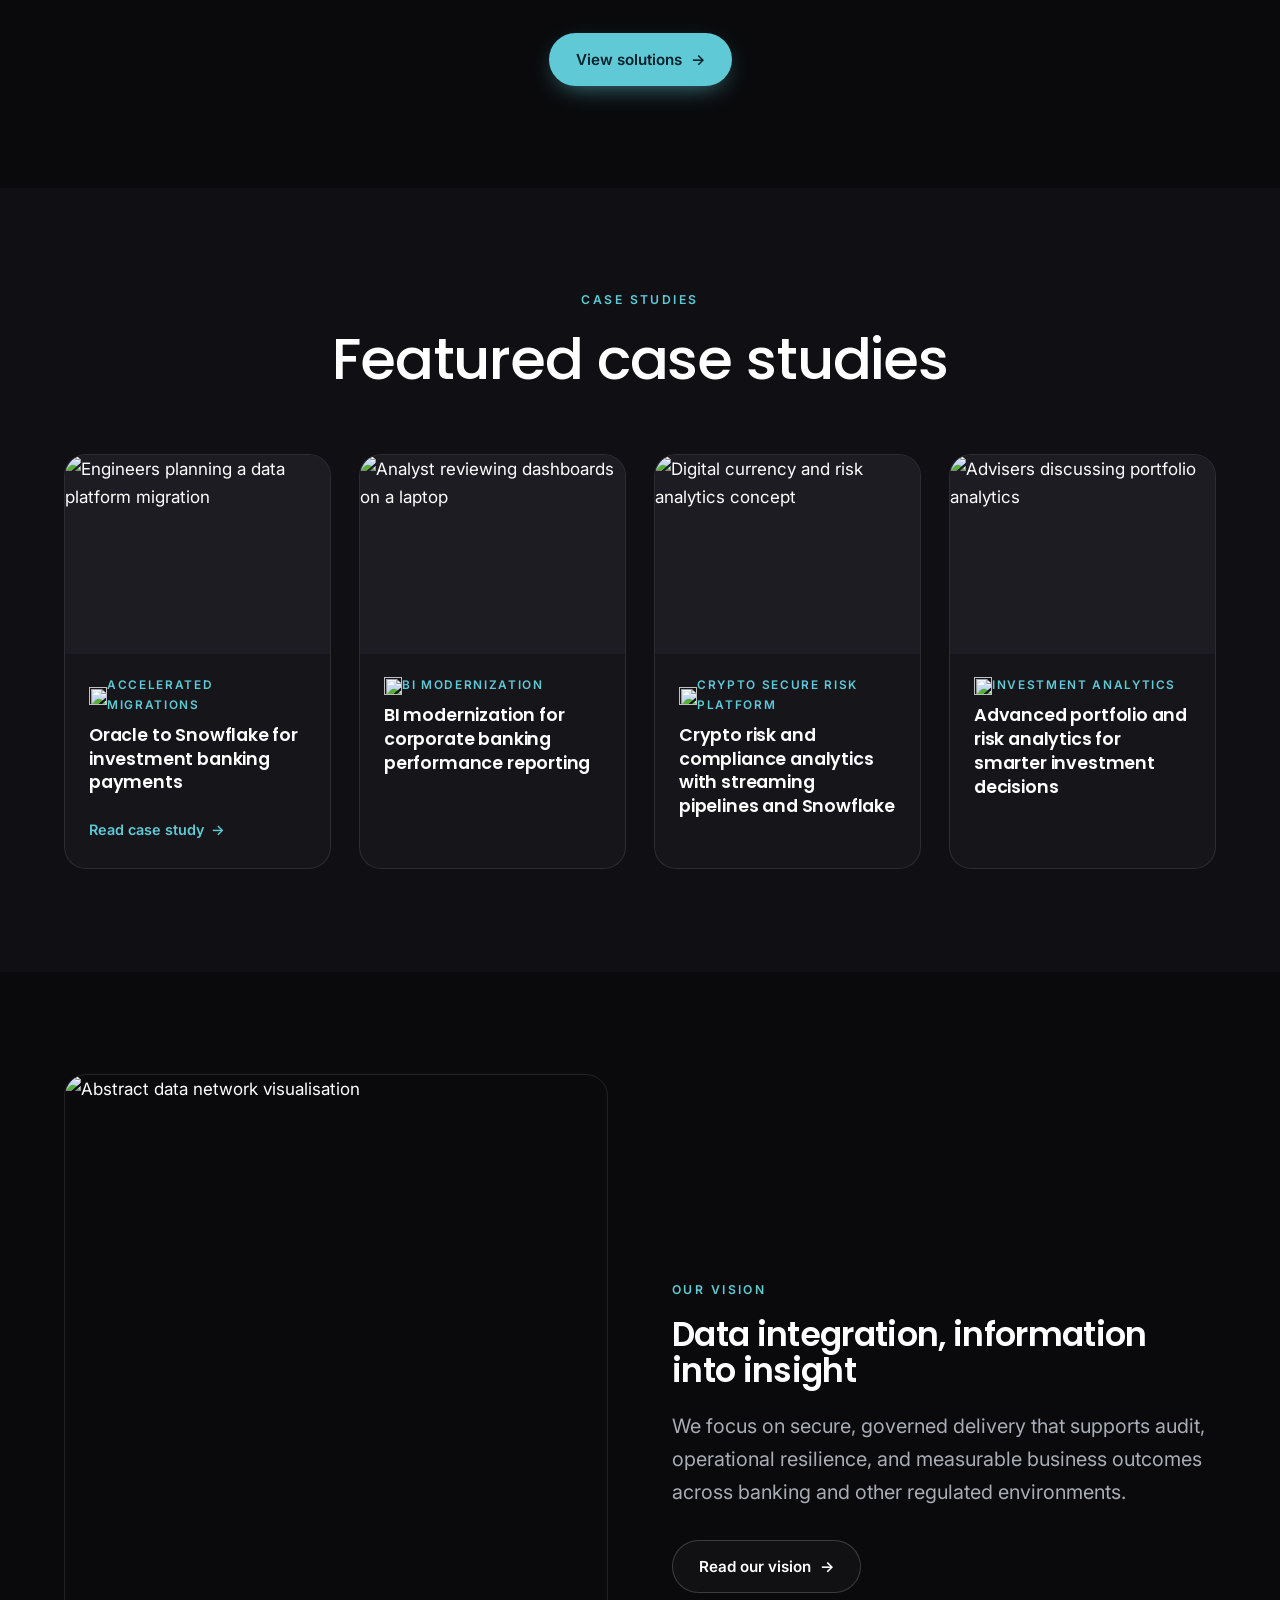
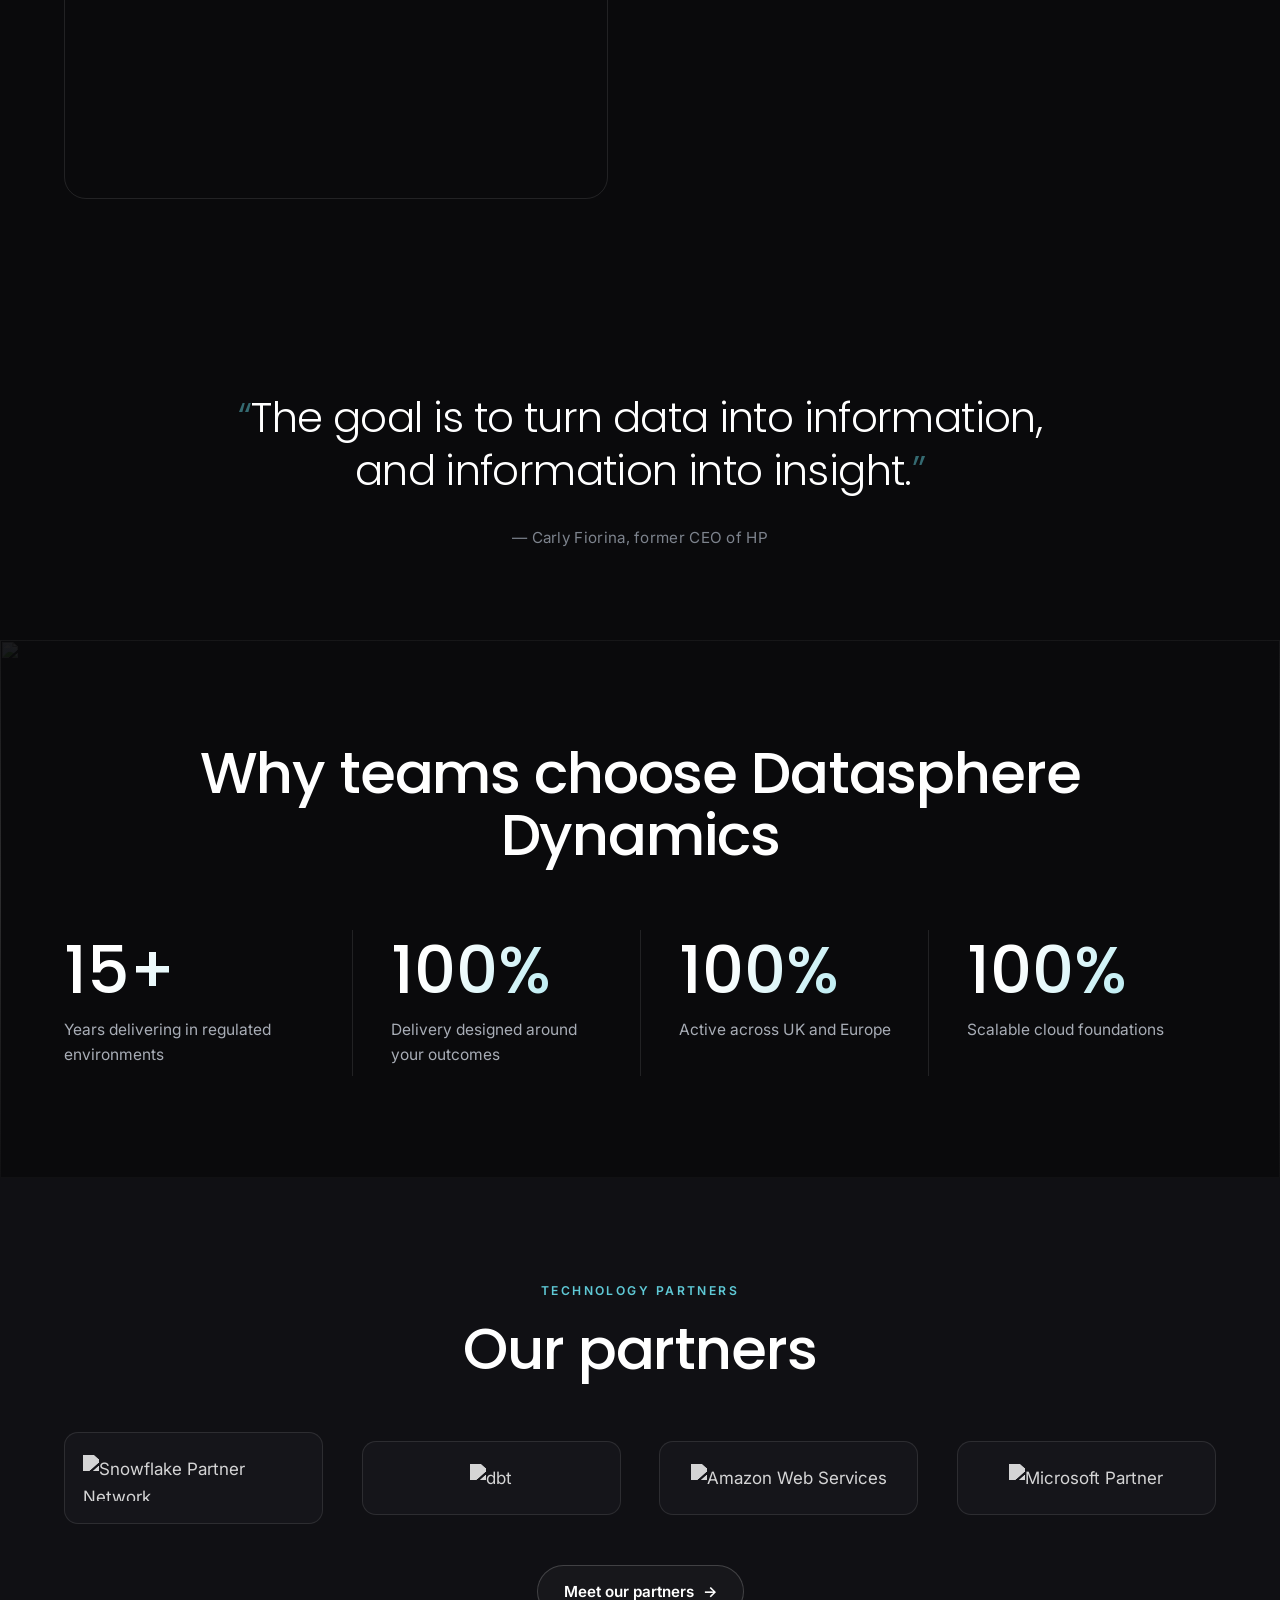
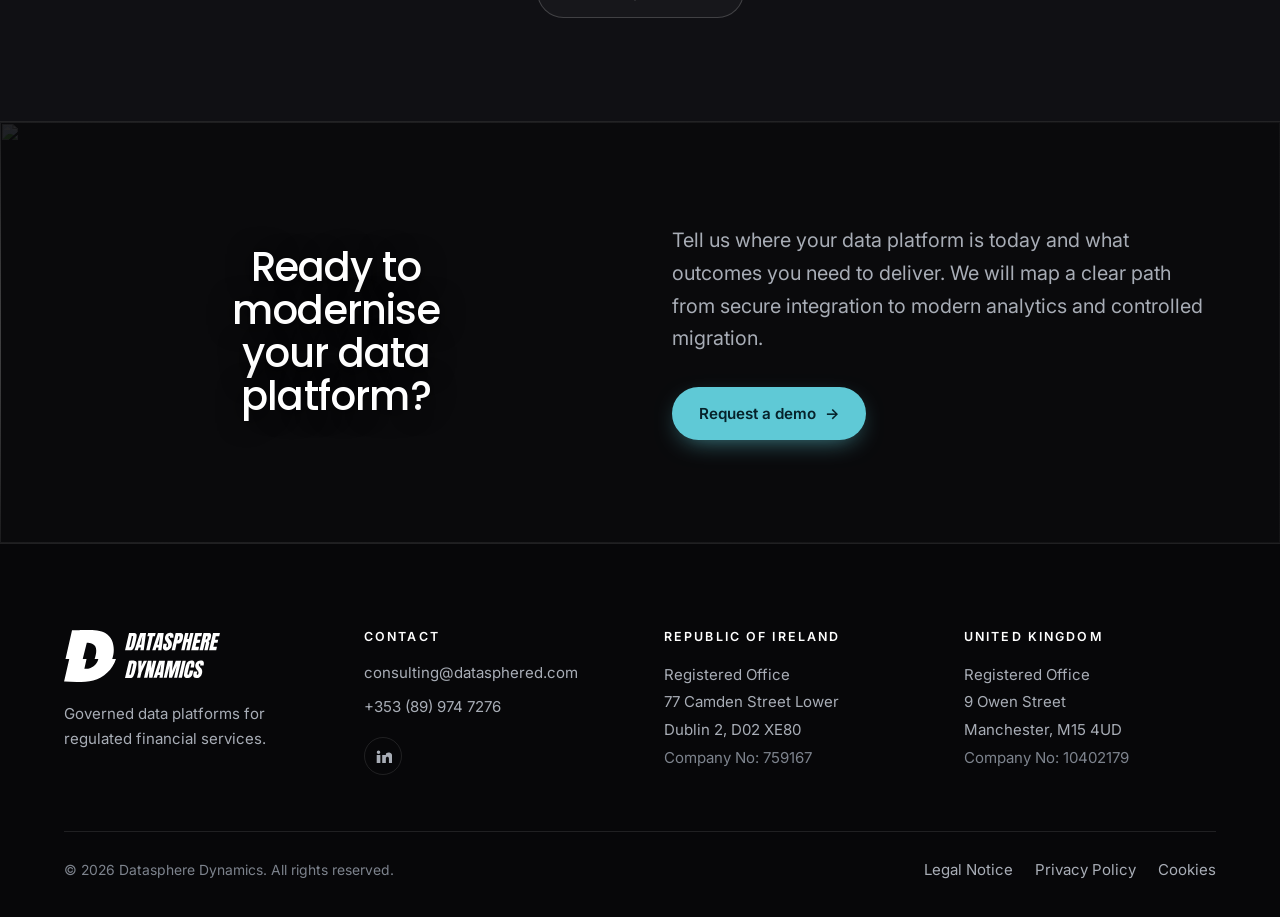
==== commit ef42714e: "Site review fixes: favicon, canonical/og:url, robots.txt, sitemap.xml, HSTS/permissions/cache header" ====
--- a/index.html
+++ b/index.html
@@ -54,19 +54,19 @@
       <div class="center rv"><p class="eyebrow">Services</p><h2>Migrate. Modernize. Monetize.</h2>
       <p class="lead" style="margin-top:1.4rem">We help financial services teams modernise data safely. From secure integration to trusted models and controlled migrations, we deliver work that risk and engineering teams can sign off.</p></div>
       <div class="grid g3" style="margin-top:clamp(42px,5vw,70px)">
-        <article class="card rv"><div class="ico"><svg class="i" viewBox="0 0 24 24" aria-hidden="true"><rect x="2.5" y="6" width="6.5" height="12" rx="1.8"/><rect x="15" y="6" width="6.5" height="12" rx="1.8"/><path d="M9.5 12h5"/><path d="m12.4 9.6 2.4 2.4-2.4 2.4"/></svg></div><h4>Migrate</h4><p>Move data and reporting off legacy platforms into Snowflake with reconciliation, parallel run, and a clear cutover plan.</p></article>
-        <article class="card rv"><div class="ico"><svg class="i" viewBox="0 0 24 24" aria-hidden="true"><path d="M12 3 3 7.5 12 12l9-4.5z"/><path d="m3 12 9 4.5 9-4.5"/><path d="m3 16.5 9 4.5 9-4.5"/></svg></div><h4>Modernize</h4><p>Build a secure data bridge that keeps core systems running while data flows into a governed platform with quality controls, lineage, and access policies.</p></article>
-        <article class="card rv"><div class="ico"><svg class="i" viewBox="0 0 24 24" aria-hidden="true"><path d="M3.5 20.5h17"/><path d="M6.5 17v-3.5"/><path d="M11 17v-6"/><path d="M15.5 17v-4.5"/><path d="m4.5 10 4.5-4 3.5 2.6L19 3.5"/><path d="M15.5 3.5H19V7"/></svg></div><h4>Monetize</h4><p>Deliver trusted data products, insights, and native apps close to governed data. Improve performance, reduce cost, and enable new analytics across the business.</p></article>
+        <article class="card rv"><div class="ico"><img src="https://static.wixstatic.com/media/12c970_f5544d63817e4a5793fbed31fab51b9f~mv2.png/v1/fit/w_120,h_120,al_c,q_85,enc_auto/img.png" alt="" loading="lazy"></div><h4>Migrate</h4><p>Move data and reporting off legacy platforms into Snowflake with reconciliation, parallel run, and a clear cutover plan.</p></article>
+        <article class="card rv"><div class="ico"><img src="https://static.wixstatic.com/media/12c970_c7176410e6d9458db93f48d1baa3acec~mv2.png/v1/fit/w_120,h_120,al_c,q_85,enc_auto/img.png" alt="" loading="lazy"></div><h4>Modernize</h4><p>Build a secure data bridge that keeps core systems running while data flows into a governed platform with quality controls, lineage, and access policies.</p></article>
+        <article class="card rv"><div class="ico"><img src="https://static.wixstatic.com/media/12c970_43eb175921ac45908229d22adef54130~mv2.png/v1/fit/w_120,h_120,al_c,q_85,enc_auto/img.png" alt="" loading="lazy"></div><h4>Monetize</h4><p>Deliver trusted data products, insights, and native apps close to governed data. Improve performance, reduce cost, and enable new analytics across the business.</p></article>
       </div>
       <div class="split" style="margin-top:clamp(56px,7vw,100px)">
         <div class="rv"><h3>What we deliver</h3>
-          <div class="grid g2" style="margin-top:1.8rem;gap:28px;grid-template-columns:repeat(auto-fit,minmax(220px,1fr))">
+          <div class="grid g2" style="margin-top:1.8rem;gap:28px">
             <div><p class="eyebrow" style="margin-bottom:.8rem">Platform delivery</p><ul class="ilist" style="margin-top:.6rem"><li><strong>Data bridge and integration</strong></li><li><strong>Analytics engineering</strong></li><li><strong>Data migrations</strong></li></ul></div>
             <div><p class="eyebrow" style="margin-bottom:.8rem">Platform operations</p><ul class="ilist" style="margin-top:.6rem"><li><strong>Snowflake concierge</strong></li><li><strong>Managed data ops</strong></li><li><strong>Cost and performance optimisation</strong></li></ul></div>
           </div>
           <a class="btn btn--p" href="/services" style="margin-top:2.2rem">Explore services <span class="arrow">&rarr;</span></a>
         </div>
-        <div class="split__media split__media--viz rv"><img src="/assets/viz-platform.svg" alt="Diagram: core banking, payments and CRM data flow through a secure bridge into a governed platform with raw, modelled and trusted layers, then out to reporting, data products and AI" loading="lazy" width="900" height="720"></div>
+        <div class="split__media rv"><img src="https://static.wixstatic.com/media/12c970_376e0c637c9442df99ea6ece0143fe98~mv2.jpg/v1/fill/w_900,h_720,al_c,q_85,enc_auto/img.jpg" alt="Data engineering team reviewing a platform migration plan" loading="lazy"></div>
       </div>
     </div>
   </section>
@@ -85,14 +85,11 @@
   </section>
 
   <section class="sec">
-    <div class="wrap">
-      <div class="sec-head rv"><p class="eyebrow">Solutions</p><h2>Solutions and accelerators</h2><p class="lead">When regulated teams face the same data challenges repeatedly, we turn proven delivery patterns into reusable solutions. This shortens timelines, reduces risk, and improves consistency across programmes.</p></div>
-      <div class="grid g3x">
-        <a class="card rv" href="/solutions"><span class="num">01 &middot; Migration</span><h4>Accelerated data migrations</h4><p>Automated assessment, reconciliation, and parallel run to reduce cutover risk.</p><span class="card__link">Learn more <span class="arrow">&rarr;</span></span></a>
-        <a class="card rv" href="/solutions"><span class="num">02 &middot; Reporting</span><h4>BI modernization</h4><p>Consistent models and metrics with governed semantic layers and reliable refresh.</p><span class="card__link">Learn more <span class="arrow">&rarr;</span></span></a>
-        <a class="card rv" href="/solutions"><span class="num">03 &middot; Financial crime</span><h4>FinCrime data analytics</h4><p>KYC, AML, sanctions, and case data engineered into trusted, auditable models.</p><span class="card__link">Learn more <span class="arrow">&rarr;</span></span></a>
-      </div>
-      <div class="cta-row rv"><a class="btn btn--g" href="/solutions">View all nine solutions <span class="arrow">&rarr;</span></a></div>
+    <div class="wrap center">
+      <p class="eyebrow rv">Solutions</p>
+      <h2 class="rv">Solutions and accelerators</h2>
+      <p class="lead rv" style="margin-top:1.4rem">When regulated teams face the same data challenges repeatedly, we turn proven delivery patterns into reusable solutions. This shortens timelines, reduces risk, and improves consistency across programmes.</p>
+      <div class="rv" style="margin-top:2.4rem"><a class="btn btn--p" href="/solutions">View solutions <span class="arrow">&rarr;</span></a></div>
     </div>
   </section>
 
@@ -102,27 +99,27 @@
       <div class="grid g4" style="margin-top:clamp(40px,5vw,64px)">
         <a class="pcard rv" href="/case-study-oracle-to-snowflake">
           <div class="pcard__img"><img src="https://static.wixstatic.com/media/12c970_65bc1a091d974fdeb08f15774609d6a8~mv2.jpg/v1/fill/w_620,h_465,al_c,q_85,enc_auto/img.jpg" alt="Engineers planning a data platform migration" loading="lazy"></div>
-          <div class="pcard__body"><span class="tag">Accelerated migrations</span><h4>Oracle to Snowflake for investment banking payments</h4><span class="pcard__link">Read case study <span class="arrow">&rarr;</span></span></div>
+          <div class="pcard__body"><span class="tag"><img src="https://static.wixstatic.com/media/12c970_c7176410e6d9458db93f48d1baa3acec~mv2.png/v1/fit/w_60,h_60,al_c,q_85,enc_auto/img.png" alt="" loading="lazy">Accelerated migrations</span><h4>Oracle to Snowflake for investment banking payments</h4><span class="pcard__link">Read case study <span class="arrow">&rarr;</span></span></div>
         </a>
-        <a class="pcard rv" href="/contact">
+        <article class="pcard rv">
           <div class="pcard__img"><img src="https://static.wixstatic.com/media/nsplsh_b3852d753e1645f999317fb1cdbdba1d~mv2.jpg/v1/fill/w_620,h_465,al_c,q_85,enc_auto/img.jpg" alt="Analyst reviewing dashboards on a laptop" loading="lazy"></div>
-          <div class="pcard__body"><span class="tag">BI modernization</span><h4>BI modernization for corporate banking performance reporting</h4><span class="pcard__link">Discuss a similar project <span class="arrow">&rarr;</span></span></div>
-        </a>
-        <a class="pcard rv" href="/contact">
+          <div class="pcard__body"><span class="tag"><img src="https://static.wixstatic.com/media/12c970_bb5e2babfee1429186d0c395b4ae2a1b~mv2.png/v1/fit/w_60,h_60,al_c,q_85,enc_auto/img.png" alt="" loading="lazy">BI modernization</span><h4>BI modernization for corporate banking performance reporting</h4></div>
+        </article>
+        <article class="pcard rv">
           <div class="pcard__img"><img src="https://static.wixstatic.com/media/12c970_d48bc9487fe44bc982ad0aa7368fe51d~mv2.jpg/v1/fill/w_620,h_465,al_c,q_85,enc_auto/img.jpg" alt="Digital currency and risk analytics concept" loading="lazy"></div>
-          <div class="pcard__body"><span class="tag">Crypto secure risk platform</span><h4>Crypto risk and compliance analytics with streaming pipelines and Snowflake</h4><span class="pcard__link">Discuss a similar project <span class="arrow">&rarr;</span></span></div>
-        </a>
-        <a class="pcard rv" href="/contact">
+          <div class="pcard__body"><span class="tag"><img src="https://static.wixstatic.com/media/12c970_cdc37cbe16084f42b1ebba9b49c808b9~mv2.png/v1/fit/w_60,h_60,al_c,q_85,enc_auto/img.png" alt="" loading="lazy">Crypto secure risk platform</span><h4>Crypto risk and compliance analytics with streaming pipelines and Snowflake</h4></div>
+        </article>
+        <article class="pcard rv">
           <div class="pcard__img"><img src="https://static.wixstatic.com/media/12c970_71de5c6dfe4f4d4399fa1dd610608aa0~mv2.jpg/v1/fill/w_620,h_465,al_c,q_85,enc_auto/img.jpg" alt="Advisers discussing portfolio analytics" loading="lazy"></div>
-          <div class="pcard__body"><span class="tag">Investment analytics</span><h4>Advanced portfolio and risk analytics for smarter investment decisions</h4><span class="pcard__link">Discuss a similar project <span class="arrow">&rarr;</span></span></div>
-        </a>
+          <div class="pcard__body"><span class="tag"><img src="https://static.wixstatic.com/media/12c970_43eb175921ac45908229d22adef54130~mv2.png/v1/fit/w_60,h_60,al_c,q_85,enc_auto/img.png" alt="" loading="lazy">Investment analytics</span><h4>Advanced portfolio and risk analytics for smarter investment decisions</h4></div>
+        </article>
       </div>
     </div>
   </section>
 
   <section class="sec">
-    <div class="wrap split">
-      <div class="split__media split__media--viz rv"><img src="/assets/viz-sphere.svg" alt="A data sphere orbited by the three stages: migrate, modernize and monetize" loading="lazy" width="800" height="800"></div>
+    <div class="wrap split tall">
+      <div class="split__media rv"><img src="https://static.wixstatic.com/media/12c970_a21953d778ab4182a0b88f09b601fd3c~mv2.jpg/v1/fill/w_760,h_1010,al_c,q_85,enc_auto/img.jpg" alt="Abstract data network visualisation" loading="lazy"></div>
       <div class="rv">
         <p class="eyebrow">Our vision</p>
         <h3>Data integration, information into insight</h3>
@@ -142,12 +139,12 @@
   <section class="sec stats">
     <div class="stats__bg"><img src="https://static.wixstatic.com/media/c837a6_d11c6c437c0f4feb9de8591b42ead168~mv2.jpg/v1/fill/w_1900,h_1330,al_c,q_85,enc_auto/img.jpg" alt="" loading="lazy"></div>
     <div class="wrap">
-      <div class="sec-head rv"><h2>Why teams choose Datasphere Dynamics</h2></div>
-      <div class="grid g4" style="gap:0">
+      <div class="center rv"><h2>Why teams choose Datasphere Dynamics</h2></div>
+      <div class="grid g4" style="margin-top:clamp(42px,5vw,70px);gap:0">
         <div class="stat rv"><b>15+</b><span>Years delivering in regulated environments</span></div>
-        <div class="stat rv"><b>2</b><span>Registered offices, Dublin and Manchester</span></div>
-        <div class="stat rv"><b>4</b><span>Regulated sectors served</span></div>
-        <div class="stat rv"><b>9</b><span>Reusable delivery accelerators</span></div>
+        <div class="stat rv"><b>100%</b><span>Delivery designed around your outcomes</span></div>
+        <div class="stat rv"><b>100%</b><span>Active across UK and Europe</span></div>
+        <div class="stat rv"><b>100%</b><span>Scalable cloud foundations</span></div>
       </div>
     </div>
   </section>
@@ -169,7 +166,7 @@
     <div class="cta__bg"><img src="https://static.wixstatic.com/media/c837a6_0f9a4576e86442e3b124952322acdd72~mv2.jpg/v1/fill/w_1400,h_1250,al_c,q_85,enc_auto/img.jpg" alt="" loading="lazy"></div>
     <div class="wrap cta__in">
       <div class="cta__globe rv">
-        <img src="/assets/viz-globe.svg" alt="" loading="lazy" width="800" height="800">
+        <img src="https://static.wixstatic.com/media/c837a6_159e86d4444649fcada7bff77ae670adf000.png/v1/fit/w_800,h_800,q_85,enc_auto/img.png" alt="" loading="lazy">
         <h2>Ready to modernise your data platform?</h2>
       </div>
       <div class="rv">
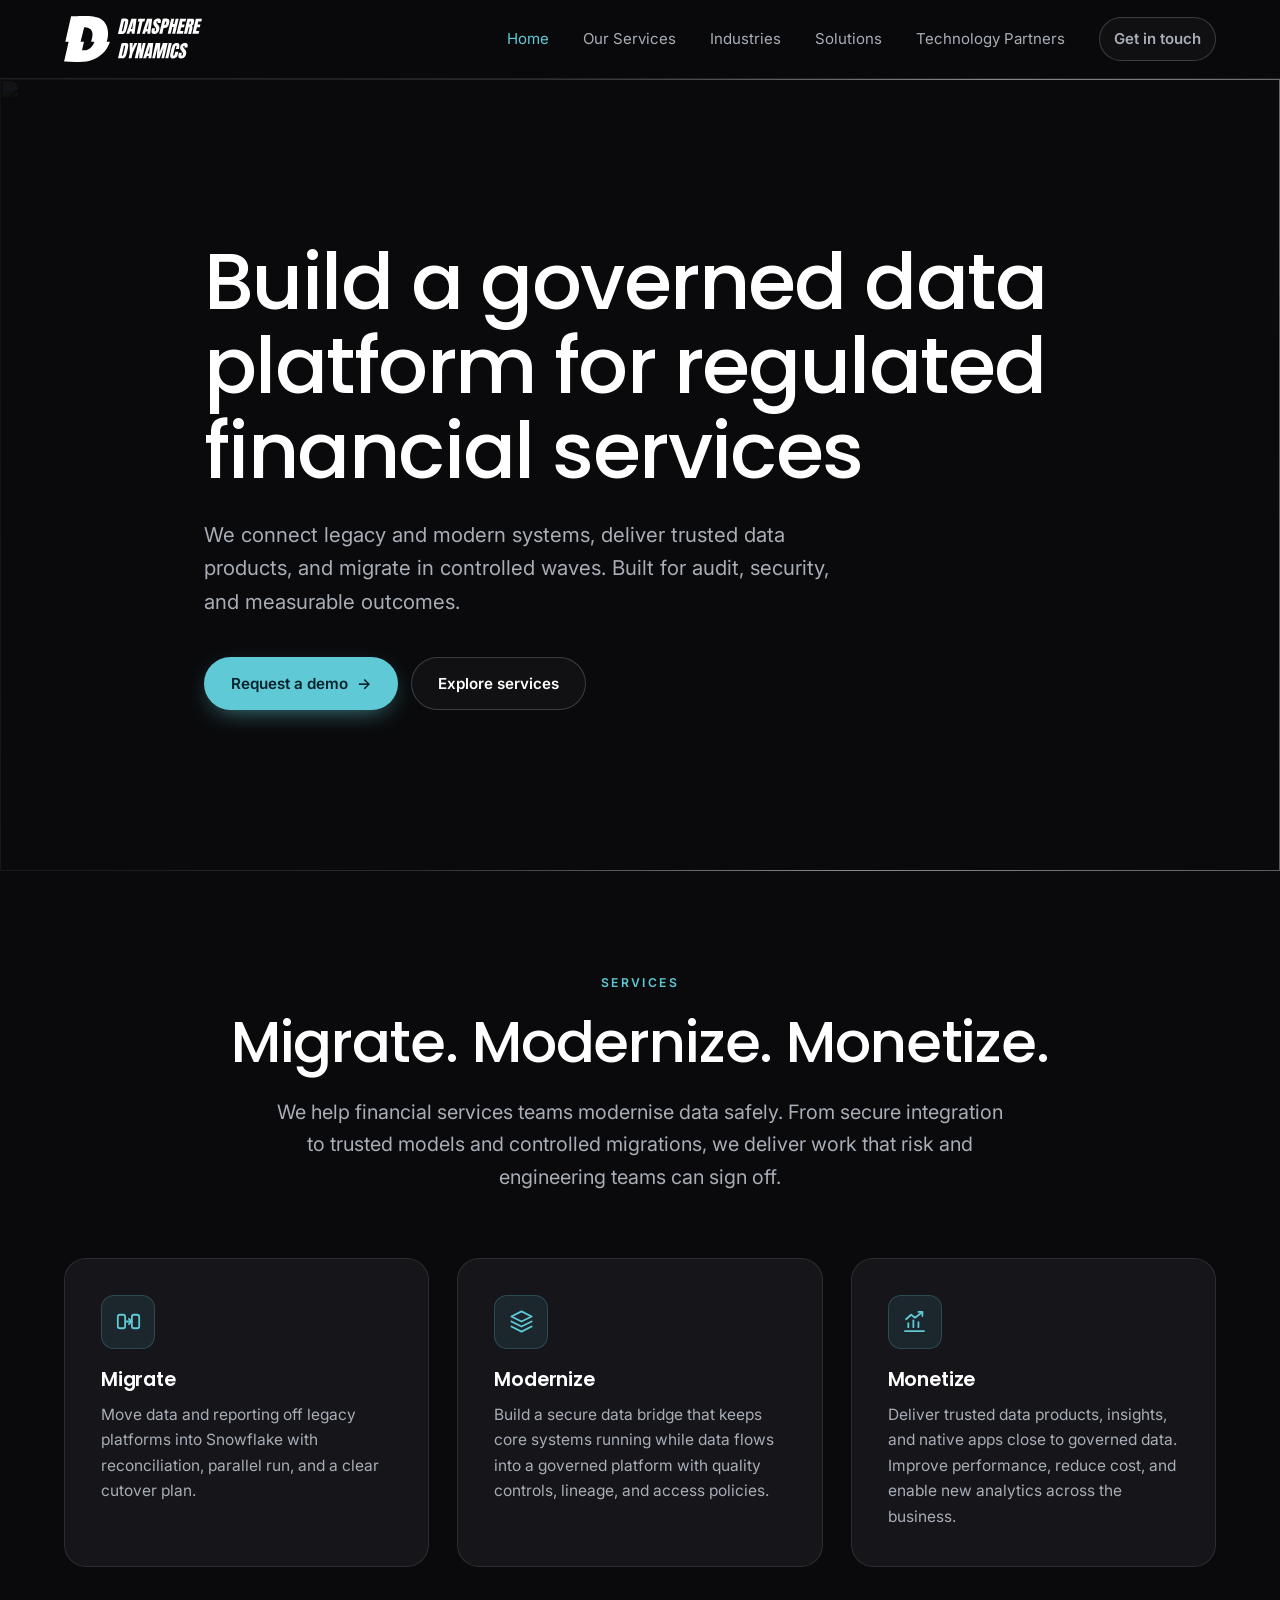
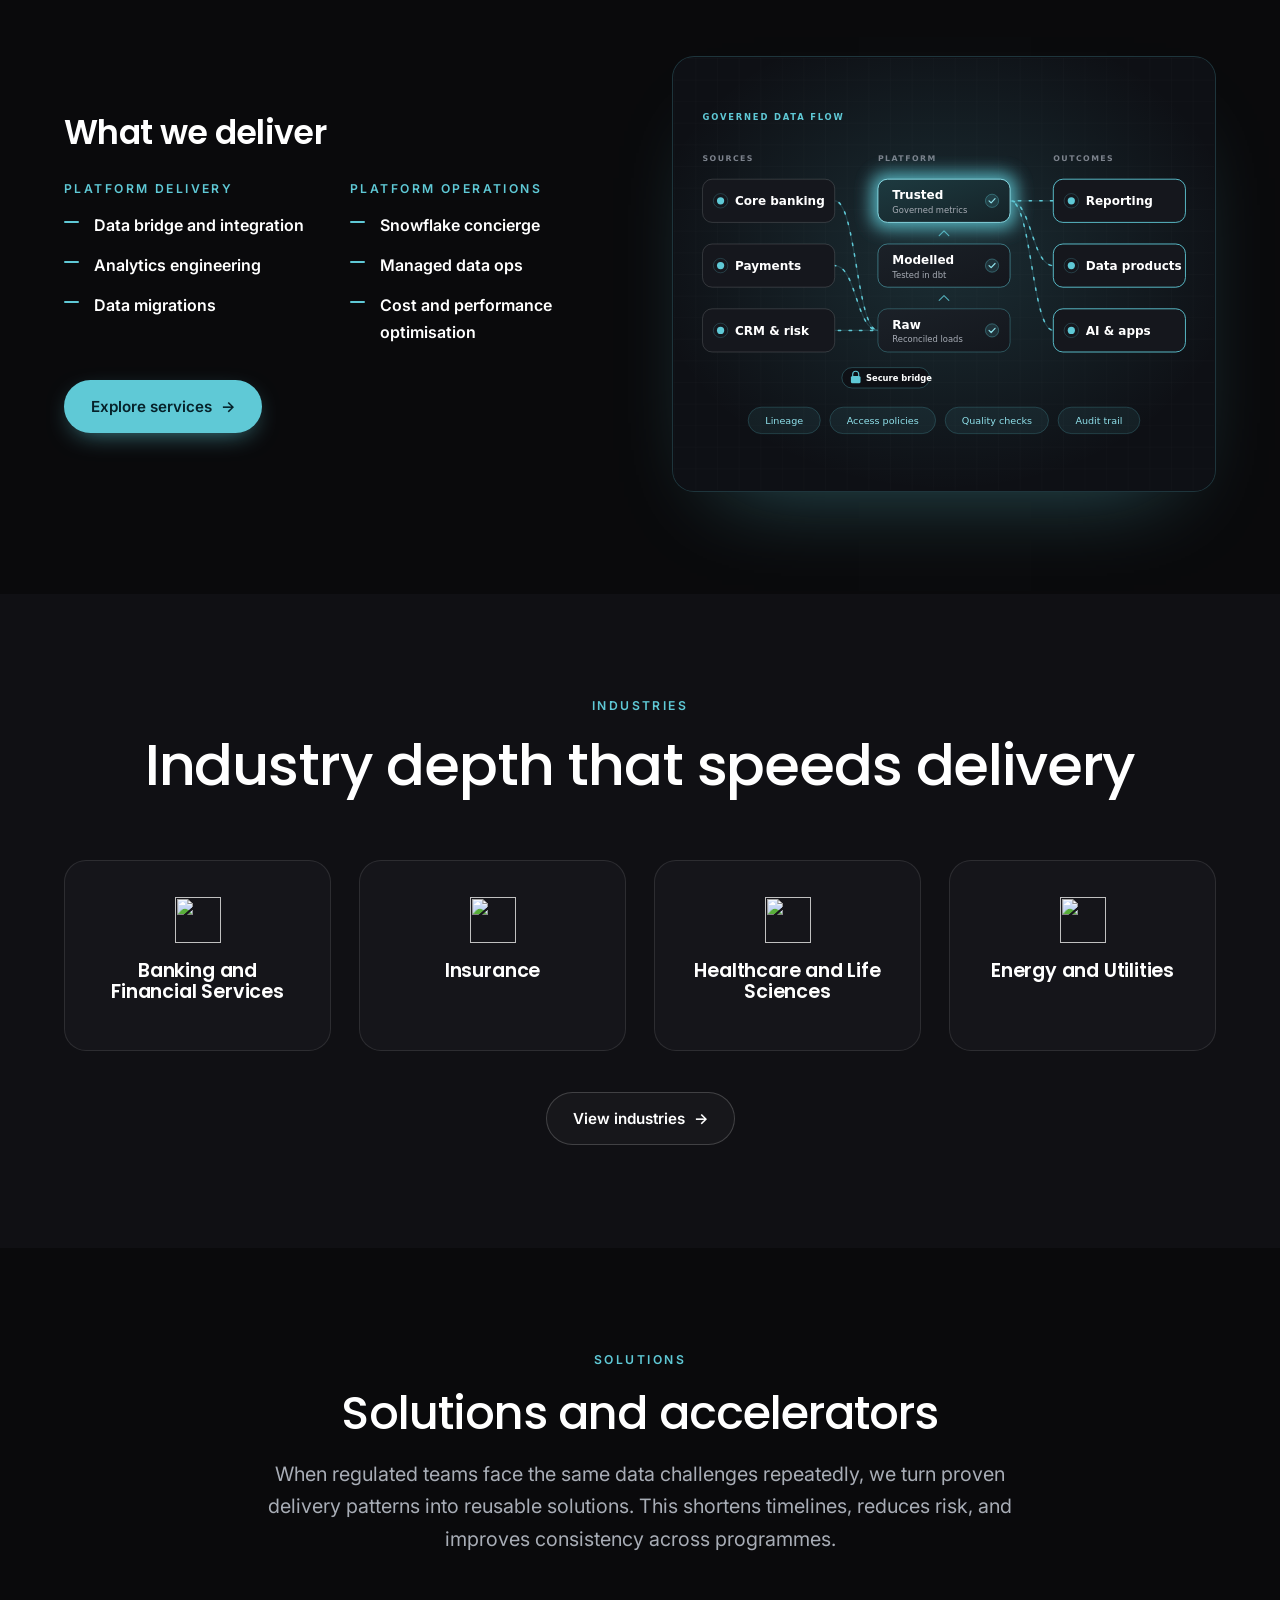
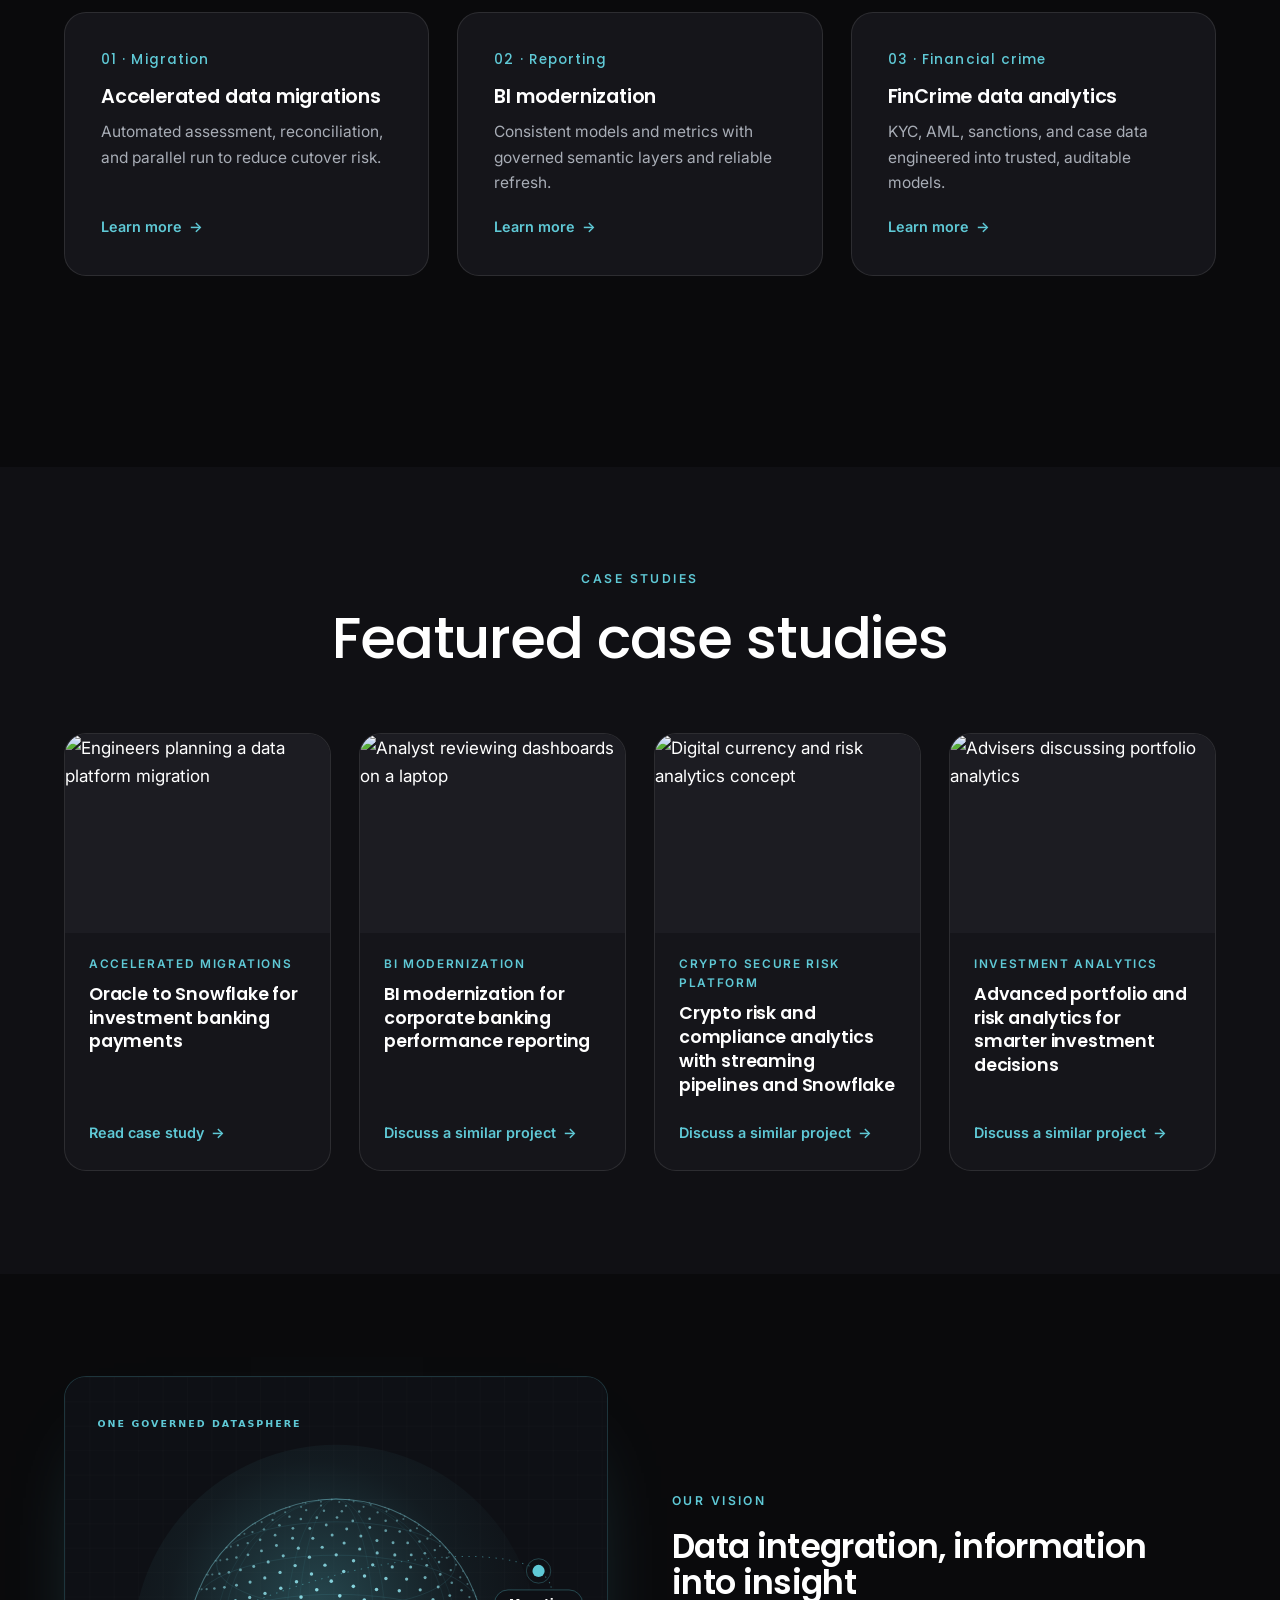
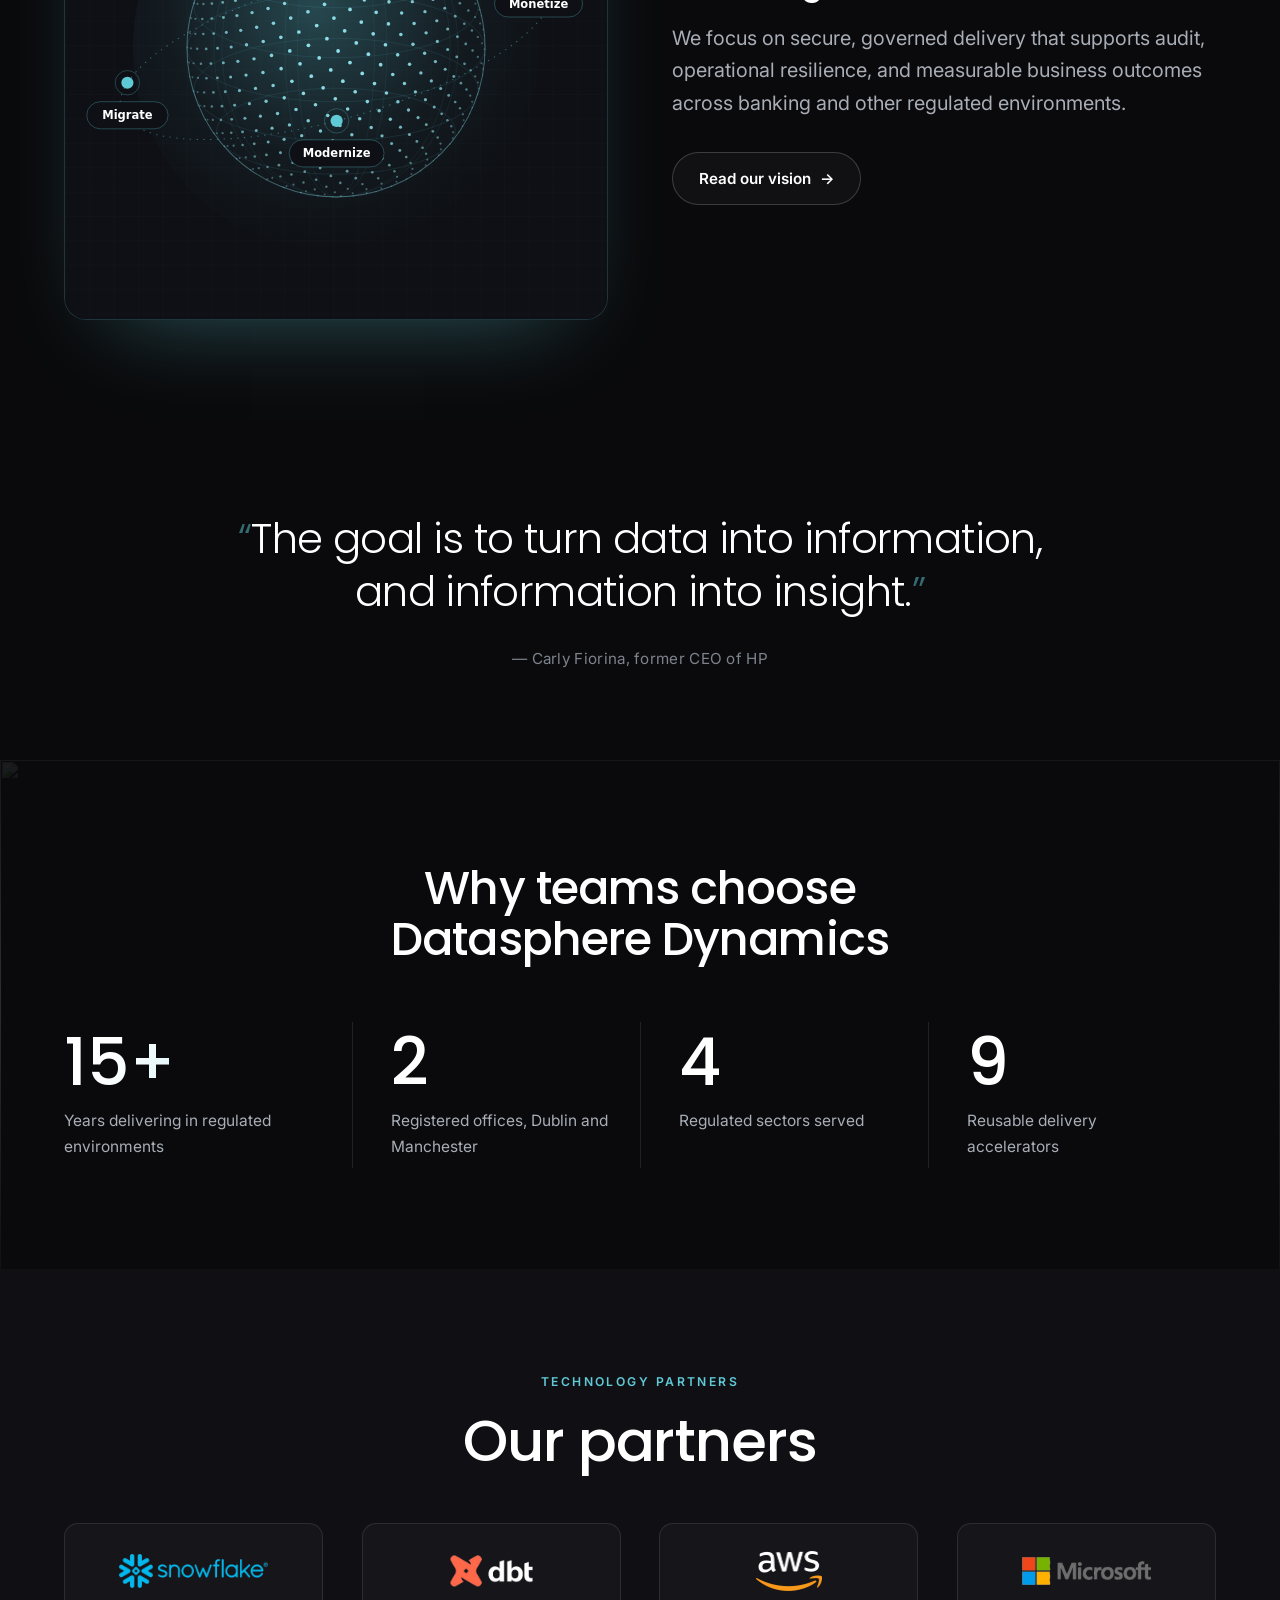
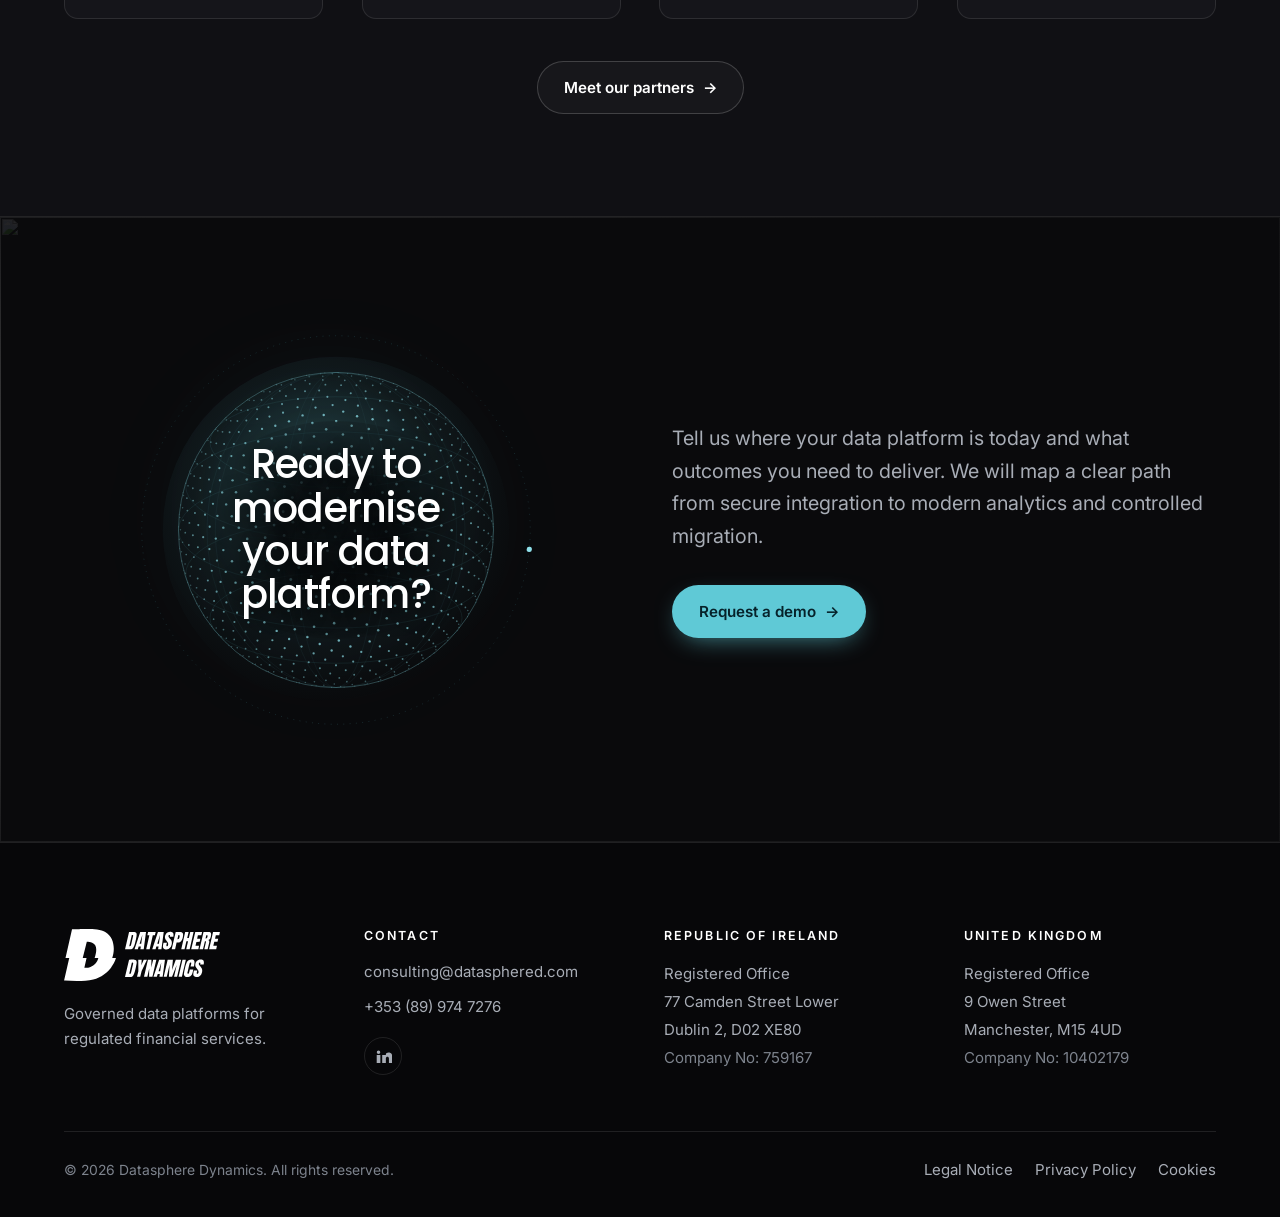
==== commit 68037ace: "Partner logos: crisp self-hosted files in original brand colours The partner logos were small, padde" ====
--- a/index.html
+++ b/index.html
@@ -54,19 +54,19 @@
       <div class="center rv"><p class="eyebrow">Services</p><h2>Migrate. Modernize. Monetize.</h2>
       <p class="lead" style="margin-top:1.4rem">We help financial services teams modernise data safely. From secure integration to trusted models and controlled migrations, we deliver work that risk and engineering teams can sign off.</p></div>
       <div class="grid g3" style="margin-top:clamp(42px,5vw,70px)">
-        <article class="card rv"><div class="ico"><img src="https://static.wixstatic.com/media/12c970_f5544d63817e4a5793fbed31fab51b9f~mv2.png/v1/fit/w_120,h_120,al_c,q_85,enc_auto/img.png" alt="" loading="lazy"></div><h4>Migrate</h4><p>Move data and reporting off legacy platforms into Snowflake with reconciliation, parallel run, and a clear cutover plan.</p></article>
-        <article class="card rv"><div class="ico"><img src="https://static.wixstatic.com/media/12c970_c7176410e6d9458db93f48d1baa3acec~mv2.png/v1/fit/w_120,h_120,al_c,q_85,enc_auto/img.png" alt="" loading="lazy"></div><h4>Modernize</h4><p>Build a secure data bridge that keeps core systems running while data flows into a governed platform with quality controls, lineage, and access policies.</p></article>
-        <article class="card rv"><div class="ico"><img src="https://static.wixstatic.com/media/12c970_43eb175921ac45908229d22adef54130~mv2.png/v1/fit/w_120,h_120,al_c,q_85,enc_auto/img.png" alt="" loading="lazy"></div><h4>Monetize</h4><p>Deliver trusted data products, insights, and native apps close to governed data. Improve performance, reduce cost, and enable new analytics across the business.</p></article>
+        <article class="card rv"><div class="ico"><svg class="i" viewBox="0 0 24 24" aria-hidden="true"><rect x="2.5" y="6" width="6.5" height="12" rx="1.8"/><rect x="15" y="6" width="6.5" height="12" rx="1.8"/><path d="M9.5 12h5"/><path d="m12.4 9.6 2.4 2.4-2.4 2.4"/></svg></div><h4>Migrate</h4><p>Move data and reporting off legacy platforms into Snowflake with reconciliation, parallel run, and a clear cutover plan.</p></article>
+        <article class="card rv"><div class="ico"><svg class="i" viewBox="0 0 24 24" aria-hidden="true"><path d="M12 3 3 7.5 12 12l9-4.5z"/><path d="m3 12 9 4.5 9-4.5"/><path d="m3 16.5 9 4.5 9-4.5"/></svg></div><h4>Modernize</h4><p>Build a secure data bridge that keeps core systems running while data flows into a governed platform with quality controls, lineage, and access policies.</p></article>
+        <article class="card rv"><div class="ico"><svg class="i" viewBox="0 0 24 24" aria-hidden="true"><path d="M3.5 20.5h17"/><path d="M6.5 17v-3.5"/><path d="M11 17v-6"/><path d="M15.5 17v-4.5"/><path d="m4.5 10 4.5-4 3.5 2.6L19 3.5"/><path d="M15.5 3.5H19V7"/></svg></div><h4>Monetize</h4><p>Deliver trusted data products, insights, and native apps close to governed data. Improve performance, reduce cost, and enable new analytics across the business.</p></article>
       </div>
       <div class="split" style="margin-top:clamp(56px,7vw,100px)">
         <div class="rv"><h3>What we deliver</h3>
-          <div class="grid g2" style="margin-top:1.8rem;gap:28px">
+          <div class="grid g2" style="margin-top:1.8rem;gap:28px;grid-template-columns:repeat(auto-fit,minmax(220px,1fr))">
             <div><p class="eyebrow" style="margin-bottom:.8rem">Platform delivery</p><ul class="ilist" style="margin-top:.6rem"><li><strong>Data bridge and integration</strong></li><li><strong>Analytics engineering</strong></li><li><strong>Data migrations</strong></li></ul></div>
             <div><p class="eyebrow" style="margin-bottom:.8rem">Platform operations</p><ul class="ilist" style="margin-top:.6rem"><li><strong>Snowflake concierge</strong></li><li><strong>Managed data ops</strong></li><li><strong>Cost and performance optimisation</strong></li></ul></div>
           </div>
           <a class="btn btn--p" href="/services" style="margin-top:2.2rem">Explore services <span class="arrow">&rarr;</span></a>
         </div>
-        <div class="split__media rv"><img src="https://static.wixstatic.com/media/12c970_376e0c637c9442df99ea6ece0143fe98~mv2.jpg/v1/fill/w_900,h_720,al_c,q_85,enc_auto/img.jpg" alt="Data engineering team reviewing a platform migration plan" loading="lazy"></div>
+        <div class="split__media split__media--viz rv"><img src="/assets/viz-platform.svg" alt="Diagram: core banking, payments and CRM data flow through a secure bridge into a governed platform with raw, modelled and trusted layers, then out to reporting, data products and AI" loading="lazy" width="900" height="720"></div>
       </div>
     </div>
   </section>
@@ -85,11 +85,14 @@
   </section>
 
   <section class="sec">
-    <div class="wrap center">
-      <p class="eyebrow rv">Solutions</p>
-      <h2 class="rv">Solutions and accelerators</h2>
-      <p class="lead rv" style="margin-top:1.4rem">When regulated teams face the same data challenges repeatedly, we turn proven delivery patterns into reusable solutions. This shortens timelines, reduces risk, and improves consistency across programmes.</p>
-      <div class="rv" style="margin-top:2.4rem"><a class="btn btn--p" href="/solutions">View solutions <span class="arrow">&rarr;</span></a></div>
+    <div class="wrap">
+      <div class="sec-head rv"><p class="eyebrow">Solutions</p><h2>Solutions and accelerators</h2><p class="lead">When regulated teams face the same data challenges repeatedly, we turn proven delivery patterns into reusable solutions. This shortens timelines, reduces risk, and improves consistency across programmes.</p></div>
+      <div class="grid g3x">
+        <a class="card rv" href="/solutions"><span class="num">01 &middot; Migration</span><h4>Accelerated data migrations</h4><p>Automated assessment, reconciliation, and parallel run to reduce cutover risk.</p><span class="card__link">Learn more <span class="arrow">&rarr;</span></span></a>
+        <a class="card rv" href="/solutions"><span class="num">02 &middot; Reporting</span><h4>BI modernization</h4><p>Consistent models and metrics with governed semantic layers and reliable refresh.</p><span class="card__link">Learn more <span class="arrow">&rarr;</span></span></a>
+        <a class="card rv" href="/solutions"><span class="num">03 &middot; Financial crime</span><h4>FinCrime data analytics</h4><p>KYC, AML, sanctions, and case data engineered into trusted, auditable models.</p><span class="card__link">Learn more <span class="arrow">&rarr;</span></span></a>
+      </div>
+      <div class="cta-row rv"><a class="btn btn--g" href="/solutions">View all nine solutions <span class="arrow">&rarr;</span></a></div>
     </div>
   </section>
 
@@ -99,27 +102,27 @@
       <div class="grid g4" style="margin-top:clamp(40px,5vw,64px)">
         <a class="pcard rv" href="/case-study-oracle-to-snowflake">
           <div class="pcard__img"><img src="https://static.wixstatic.com/media/12c970_65bc1a091d974fdeb08f15774609d6a8~mv2.jpg/v1/fill/w_620,h_465,al_c,q_85,enc_auto/img.jpg" alt="Engineers planning a data platform migration" loading="lazy"></div>
-          <div class="pcard__body"><span class="tag"><img src="https://static.wixstatic.com/media/12c970_c7176410e6d9458db93f48d1baa3acec~mv2.png/v1/fit/w_60,h_60,al_c,q_85,enc_auto/img.png" alt="" loading="lazy">Accelerated migrations</span><h4>Oracle to Snowflake for investment banking payments</h4><span class="pcard__link">Read case study <span class="arrow">&rarr;</span></span></div>
-        </a>
-        <article class="pcard rv">
+          <div class="pcard__body"><span class="tag">Accelerated migrations</span><h4>Oracle to Snowflake for investment banking payments</h4><span class="pcard__link">Read case study <span class="arrow">&rarr;</span></span></div>
+        </a>
+        <a class="pcard rv" href="/contact">
           <div class="pcard__img"><img src="https://static.wixstatic.com/media/nsplsh_b3852d753e1645f999317fb1cdbdba1d~mv2.jpg/v1/fill/w_620,h_465,al_c,q_85,enc_auto/img.jpg" alt="Analyst reviewing dashboards on a laptop" loading="lazy"></div>
-          <div class="pcard__body"><span class="tag"><img src="https://static.wixstatic.com/media/12c970_bb5e2babfee1429186d0c395b4ae2a1b~mv2.png/v1/fit/w_60,h_60,al_c,q_85,enc_auto/img.png" alt="" loading="lazy">BI modernization</span><h4>BI modernization for corporate banking performance reporting</h4></div>
-        </article>
-        <article class="pcard rv">
+          <div class="pcard__body"><span class="tag">BI modernization</span><h4>BI modernization for corporate banking performance reporting</h4><span class="pcard__link">Discuss a similar project <span class="arrow">&rarr;</span></span></div>
+        </a>
+        <a class="pcard rv" href="/contact">
           <div class="pcard__img"><img src="https://static.wixstatic.com/media/12c970_d48bc9487fe44bc982ad0aa7368fe51d~mv2.jpg/v1/fill/w_620,h_465,al_c,q_85,enc_auto/img.jpg" alt="Digital currency and risk analytics concept" loading="lazy"></div>
-          <div class="pcard__body"><span class="tag"><img src="https://static.wixstatic.com/media/12c970_cdc37cbe16084f42b1ebba9b49c808b9~mv2.png/v1/fit/w_60,h_60,al_c,q_85,enc_auto/img.png" alt="" loading="lazy">Crypto secure risk platform</span><h4>Crypto risk and compliance analytics with streaming pipelines and Snowflake</h4></div>
-        </article>
-        <article class="pcard rv">
+          <div class="pcard__body"><span class="tag">Crypto secure risk platform</span><h4>Crypto risk and compliance analytics with streaming pipelines and Snowflake</h4><span class="pcard__link">Discuss a similar project <span class="arrow">&rarr;</span></span></div>
+        </a>
+        <a class="pcard rv" href="/contact">
           <div class="pcard__img"><img src="https://static.wixstatic.com/media/12c970_71de5c6dfe4f4d4399fa1dd610608aa0~mv2.jpg/v1/fill/w_620,h_465,al_c,q_85,enc_auto/img.jpg" alt="Advisers discussing portfolio analytics" loading="lazy"></div>
-          <div class="pcard__body"><span class="tag"><img src="https://static.wixstatic.com/media/12c970_43eb175921ac45908229d22adef54130~mv2.png/v1/fit/w_60,h_60,al_c,q_85,enc_auto/img.png" alt="" loading="lazy">Investment analytics</span><h4>Advanced portfolio and risk analytics for smarter investment decisions</h4></div>
-        </article>
+          <div class="pcard__body"><span class="tag">Investment analytics</span><h4>Advanced portfolio and risk analytics for smarter investment decisions</h4><span class="pcard__link">Discuss a similar project <span class="arrow">&rarr;</span></span></div>
+        </a>
       </div>
     </div>
   </section>
 
   <section class="sec">
-    <div class="wrap split tall">
-      <div class="split__media rv"><img src="https://static.wixstatic.com/media/12c970_a21953d778ab4182a0b88f09b601fd3c~mv2.jpg/v1/fill/w_760,h_1010,al_c,q_85,enc_auto/img.jpg" alt="Abstract data network visualisation" loading="lazy"></div>
+    <div class="wrap split">
+      <div class="split__media split__media--viz rv"><img src="/assets/viz-sphere.svg" alt="A data sphere orbited by the three stages: migrate, modernize and monetize" loading="lazy" width="800" height="800"></div>
       <div class="rv">
         <p class="eyebrow">Our vision</p>
         <h3>Data integration, information into insight</h3>
@@ -139,12 +142,12 @@
   <section class="sec stats">
     <div class="stats__bg"><img src="https://static.wixstatic.com/media/c837a6_d11c6c437c0f4feb9de8591b42ead168~mv2.jpg/v1/fill/w_1900,h_1330,al_c,q_85,enc_auto/img.jpg" alt="" loading="lazy"></div>
     <div class="wrap">
-      <div class="center rv"><h2>Why teams choose Datasphere Dynamics</h2></div>
-      <div class="grid g4" style="margin-top:clamp(42px,5vw,70px);gap:0">
+      <div class="sec-head rv"><h2>Why teams choose Datasphere Dynamics</h2></div>
+      <div class="grid g4" style="gap:0">
         <div class="stat rv"><b>15+</b><span>Years delivering in regulated environments</span></div>
-        <div class="stat rv"><b>100%</b><span>Delivery designed around your outcomes</span></div>
-        <div class="stat rv"><b>100%</b><span>Active across UK and Europe</span></div>
-        <div class="stat rv"><b>100%</b><span>Scalable cloud foundations</span></div>
+        <div class="stat rv"><b>2</b><span>Registered offices, Dublin and Manchester</span></div>
+        <div class="stat rv"><b>4</b><span>Regulated sectors served</span></div>
+        <div class="stat rv"><b>9</b><span>Reusable delivery accelerators</span></div>
       </div>
     </div>
   </section>
@@ -153,10 +156,10 @@
     <div class="wrap">
       <div class="center rv"><p class="eyebrow">Technology partners</p><h2>Our partners</h2></div>
       <div class="logos rv" style="margin-top:clamp(36px,4vw,56px)">
-        <figure><img src="https://static.wixstatic.com/media/12c970_5ac8aaa07380474dac7939eb21233769~mv2.png/v1/fit/w_452,h_150,al_c,q_85,enc_auto/img.png" alt="Snowflake Partner Network" loading="lazy"></figure>
-        <figure><img src="https://static.wixstatic.com/media/12c970_5fff52155fa844098b43fc5073099209~mv2.png/v1/fit/w_452,h_170,al_c,q_85,enc_auto/img.png" alt="dbt" loading="lazy"></figure>
-        <figure><img src="https://static.wixstatic.com/media/12c970_fd40f1e7128f47978aaa4fd386037deb~mv2.png/v1/fit/w_362,h_132,al_c,q_85,enc_auto/img.png" alt="Amazon Web Services" loading="lazy"></figure>
-        <figure><img src="https://static.wixstatic.com/media/12c970_6473865a9ef14cf49e06d0f97802936b~mv2.png/v1/fit/w_398,h_110,al_c,q_85,enc_auto/img.png" alt="Microsoft Partner" loading="lazy"></figure>
+        <figure><img src="/assets/logos/snowflake.png" alt="Snowflake" width="149" height="34" loading="lazy"></figure>
+        <figure><img src="/assets/logos/dbt.png" alt="dbt" width="83" height="32" loading="lazy"></figure>
+        <figure><img src="/assets/logos/aws.png" alt="Amazon Web Services" width="66" height="40" loading="lazy"></figure>
+        <figure><img src="/assets/logos/microsoft.png" alt="Microsoft" width="129" height="28" loading="lazy"></figure>
       </div>
       <div class="center" style="margin-top:2.6rem"><a class="btn btn--g" href="/technology-partners">Meet our partners <span class="arrow">&rarr;</span></a></div>
     </div>
@@ -166,7 +169,7 @@
     <div class="cta__bg"><img src="https://static.wixstatic.com/media/c837a6_0f9a4576e86442e3b124952322acdd72~mv2.jpg/v1/fill/w_1400,h_1250,al_c,q_85,enc_auto/img.jpg" alt="" loading="lazy"></div>
     <div class="wrap cta__in">
       <div class="cta__globe rv">
-        <img src="https://static.wixstatic.com/media/c837a6_159e86d4444649fcada7bff77ae670adf000.png/v1/fit/w_800,h_800,q_85,enc_auto/img.png" alt="" loading="lazy">
+        <img src="/assets/viz-globe.svg" alt="" loading="lazy" width="800" height="800">
         <h2>Ready to modernise your data platform?</h2>
       </div>
       <div class="rv">
--- a/styles.css
+++ b/styles.css
@@ -358,3 +358,10 @@
 .hero--band .cta-row{margin-top:2rem}
 main>.hero--band:only-child .hero__in{padding-block:clamp(90px,14vw,170px)}
 .twocol h2{font-size:clamp(1.75rem,3vw,2.4rem)}
+
+/* partner logos: original brand colours, crisp self-hosted files */
+.logos img{filter:none;opacity:1;max-height:none;width:auto}
+.logos figure{min-height:96px;padding:24px 20px}
+.logo-plate{display:flex;align-items:center;height:78px;padding:0 20px;margin:-2px 0 .9rem;border:1px solid var(--line);border-radius:14px;background:linear-gradient(180deg,rgba(255,255,255,.045),rgba(255,255,255,.015))}
+.logo-plate img{width:auto;max-width:100%;object-fit:contain}
+@media(max-width:700px){.logos figure{min-height:76px;padding:18px 12px}.logos img{transform:scale(.85)}.logo-plate{height:68px}}
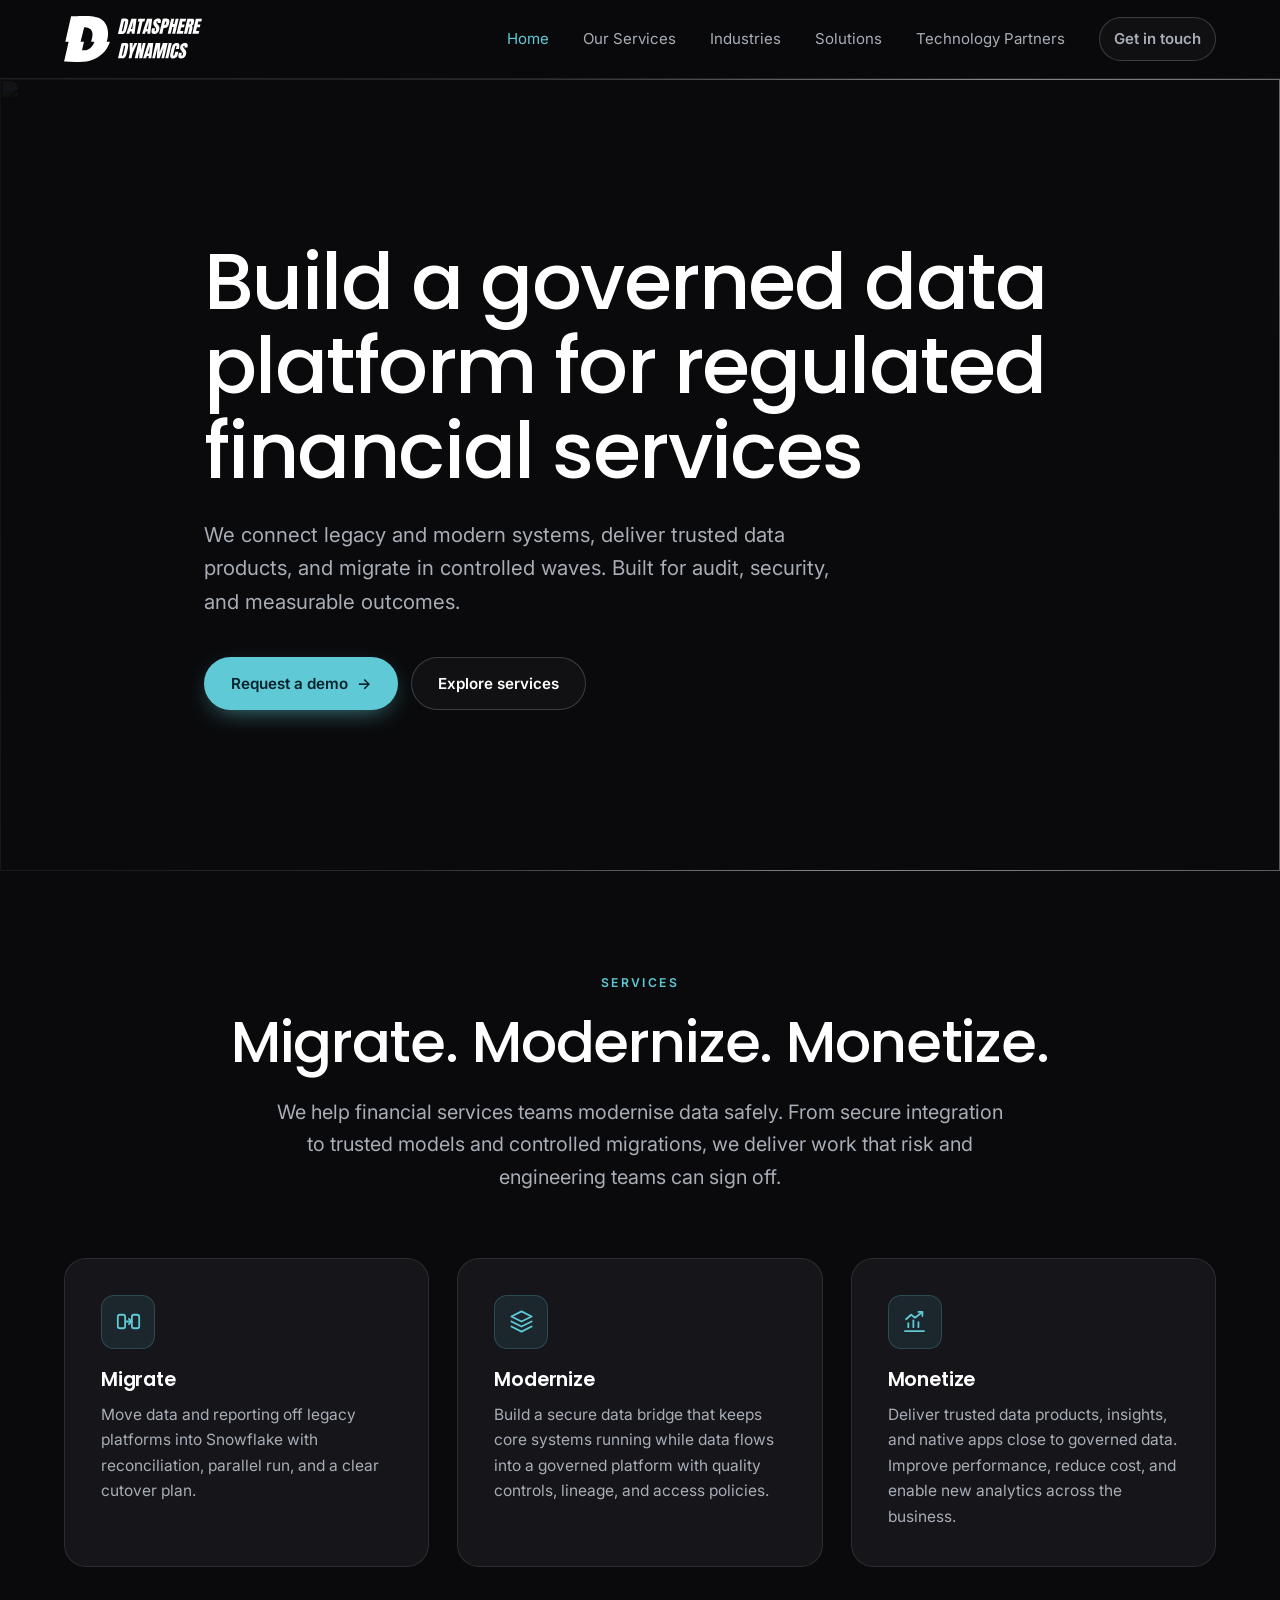
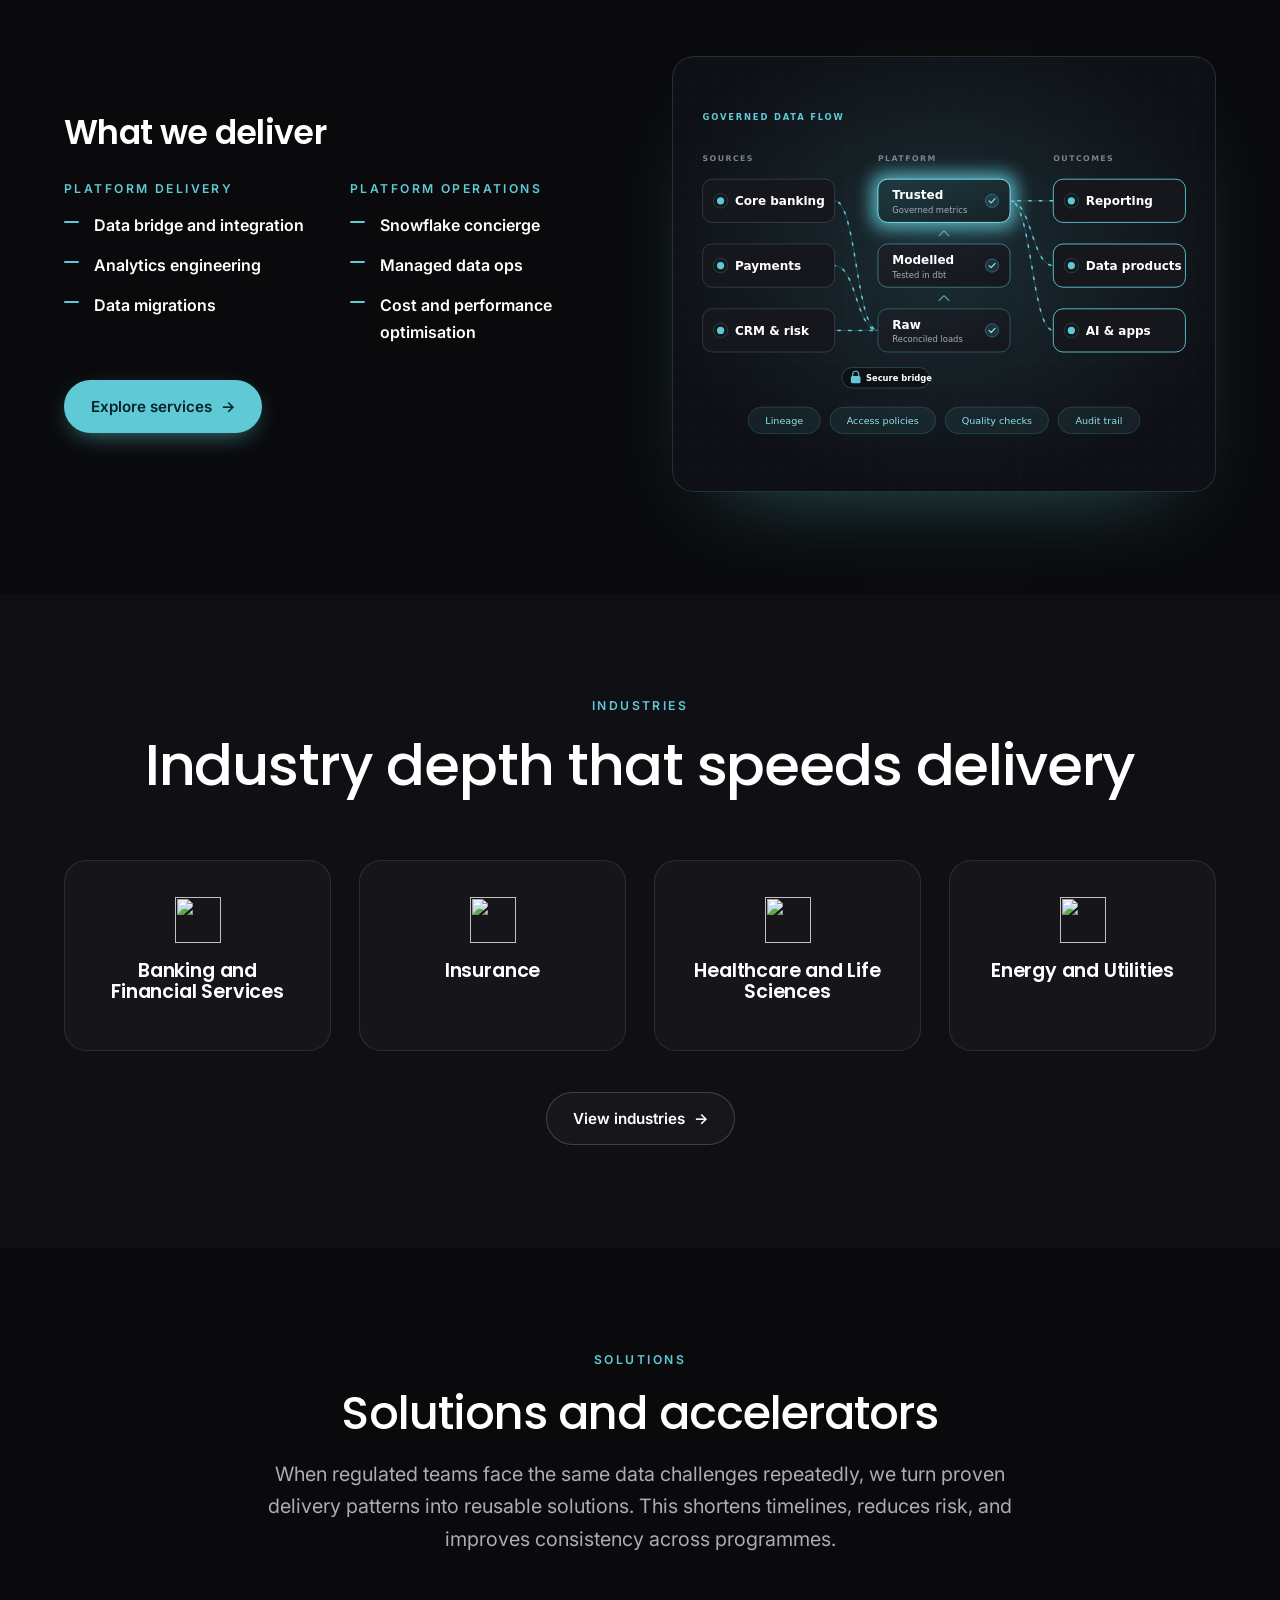
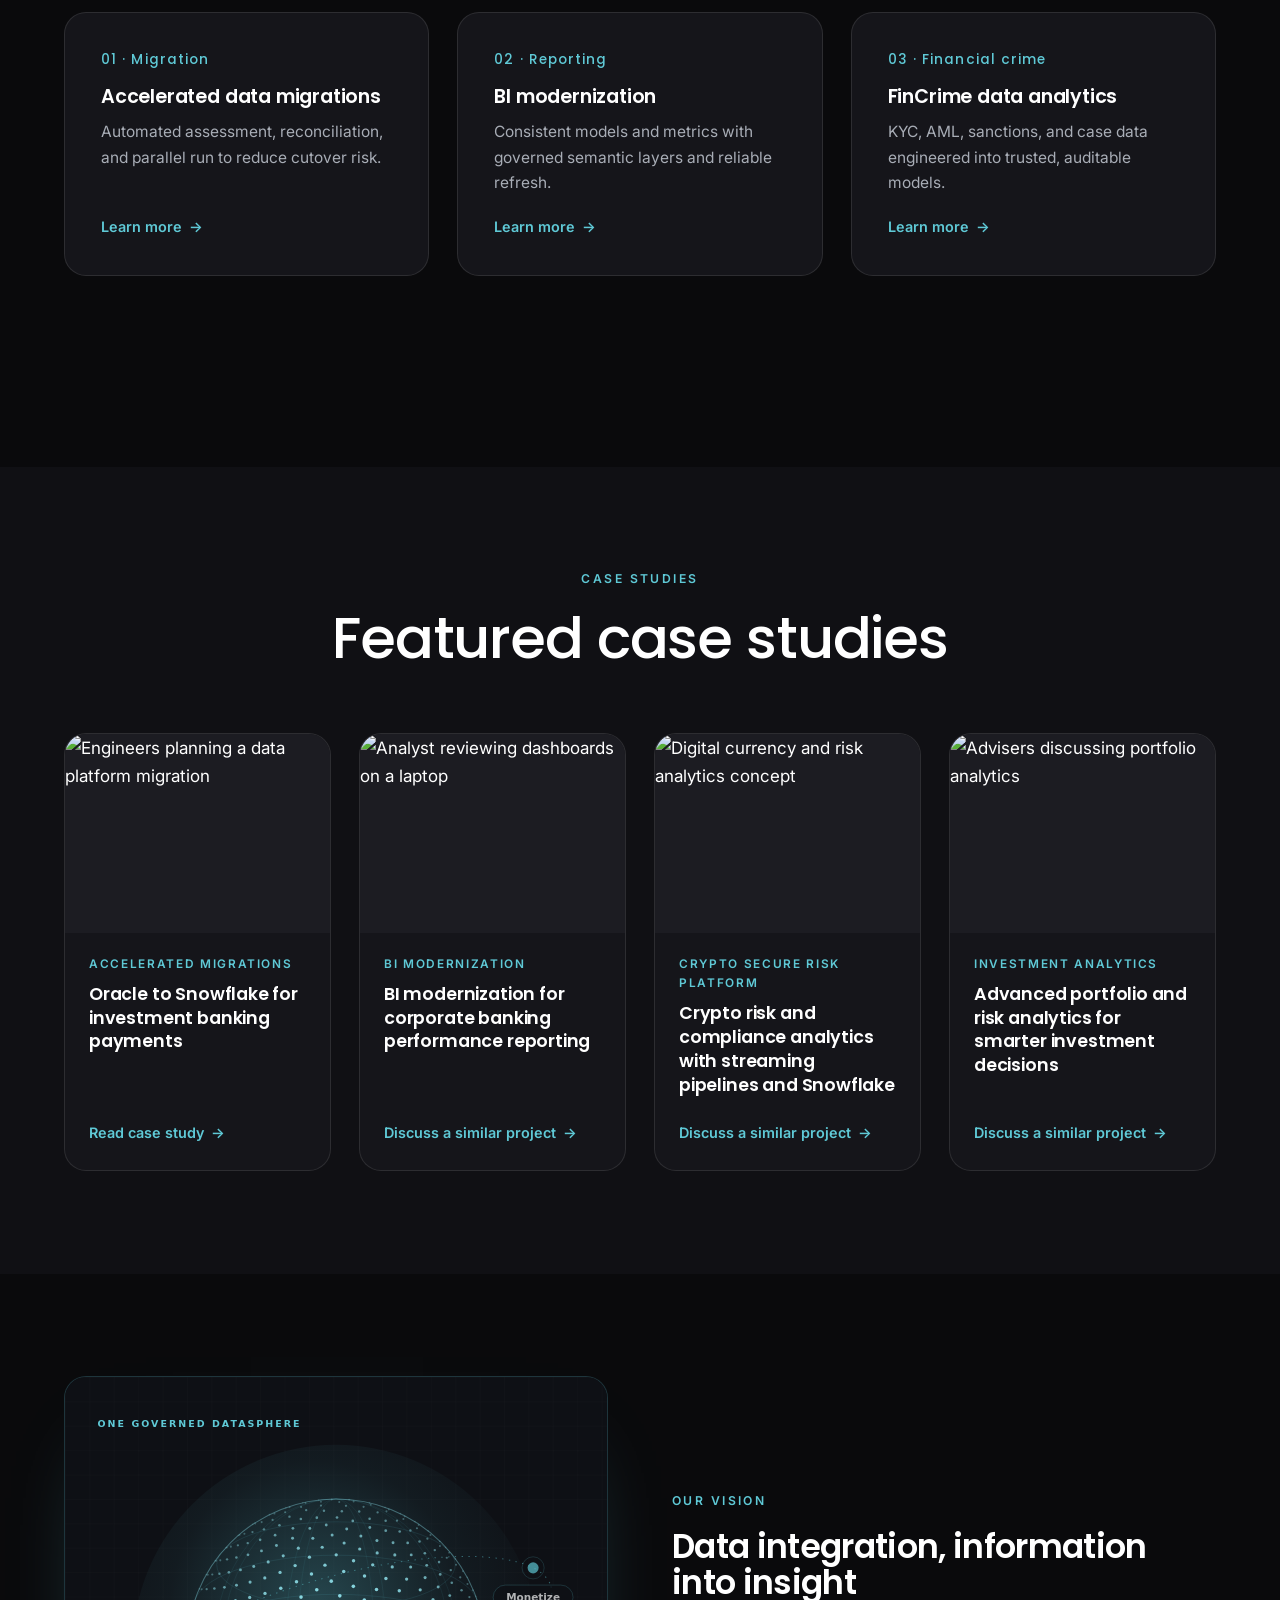
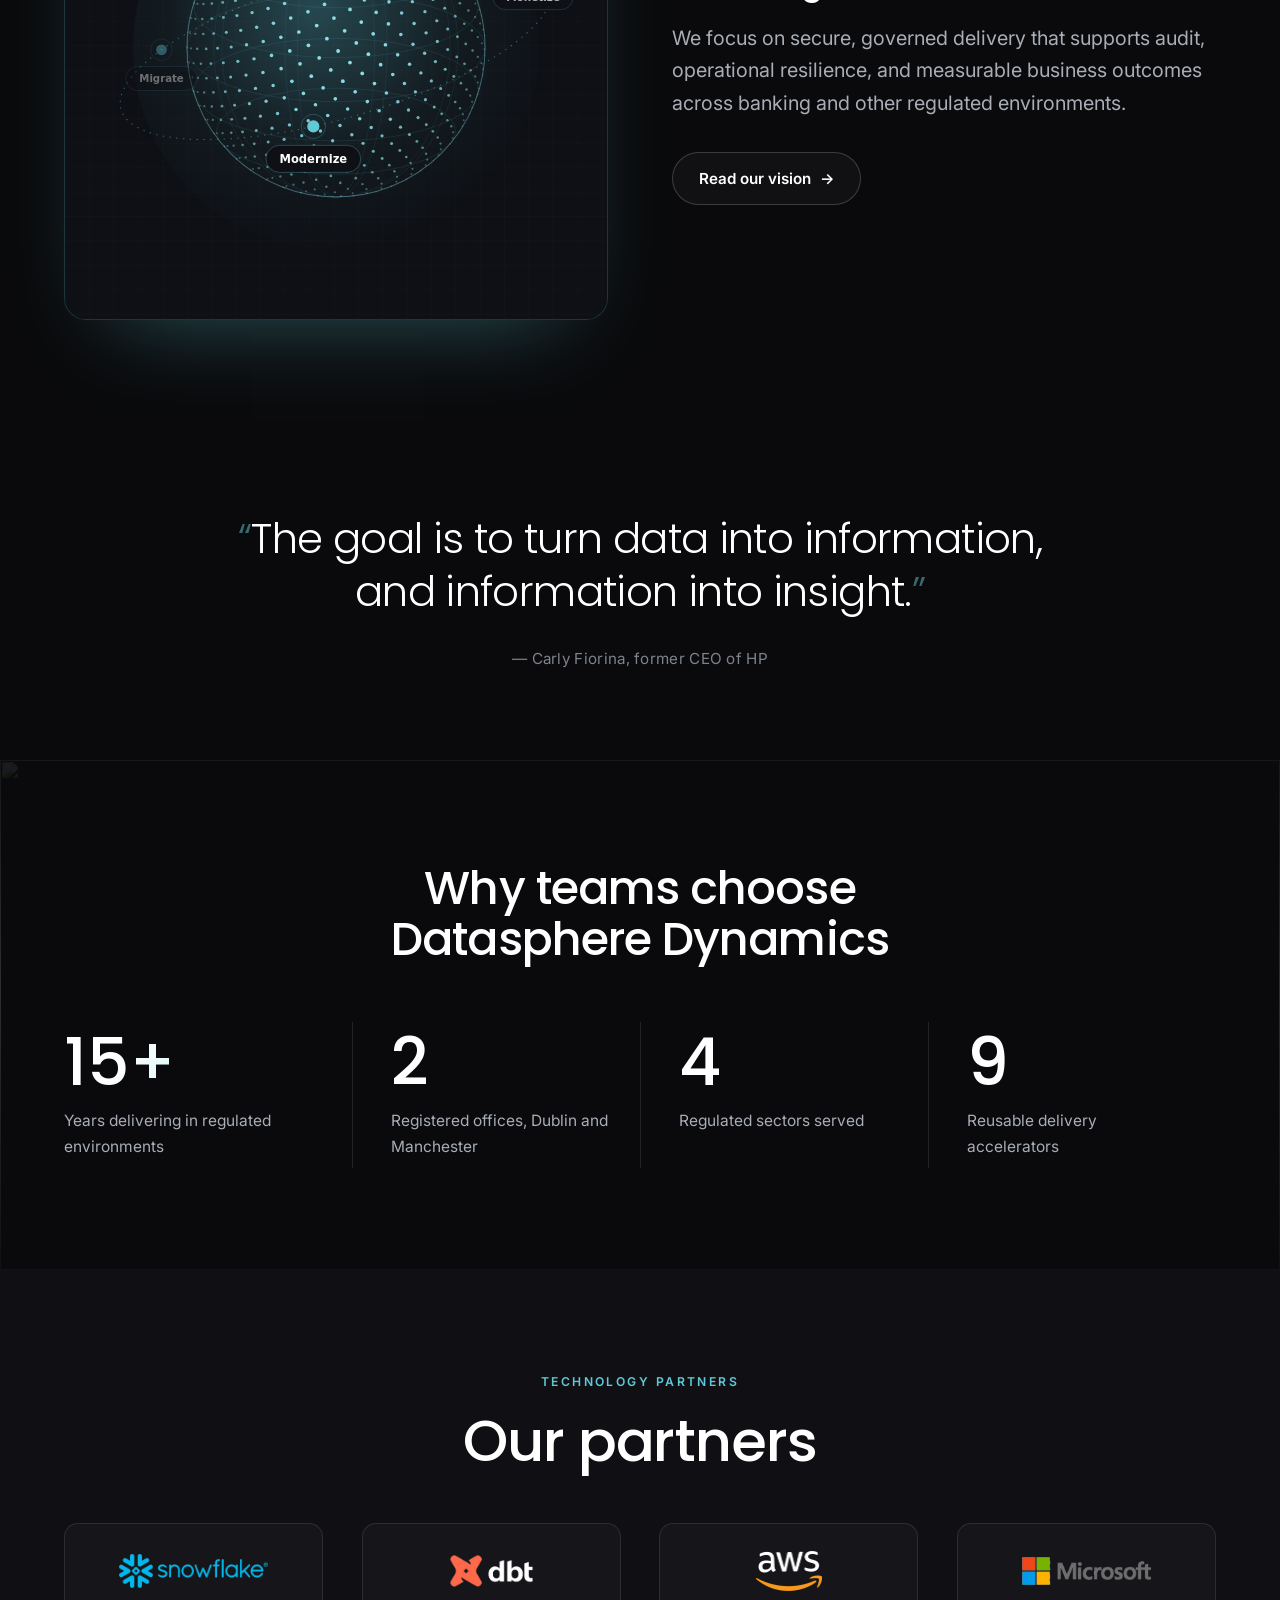
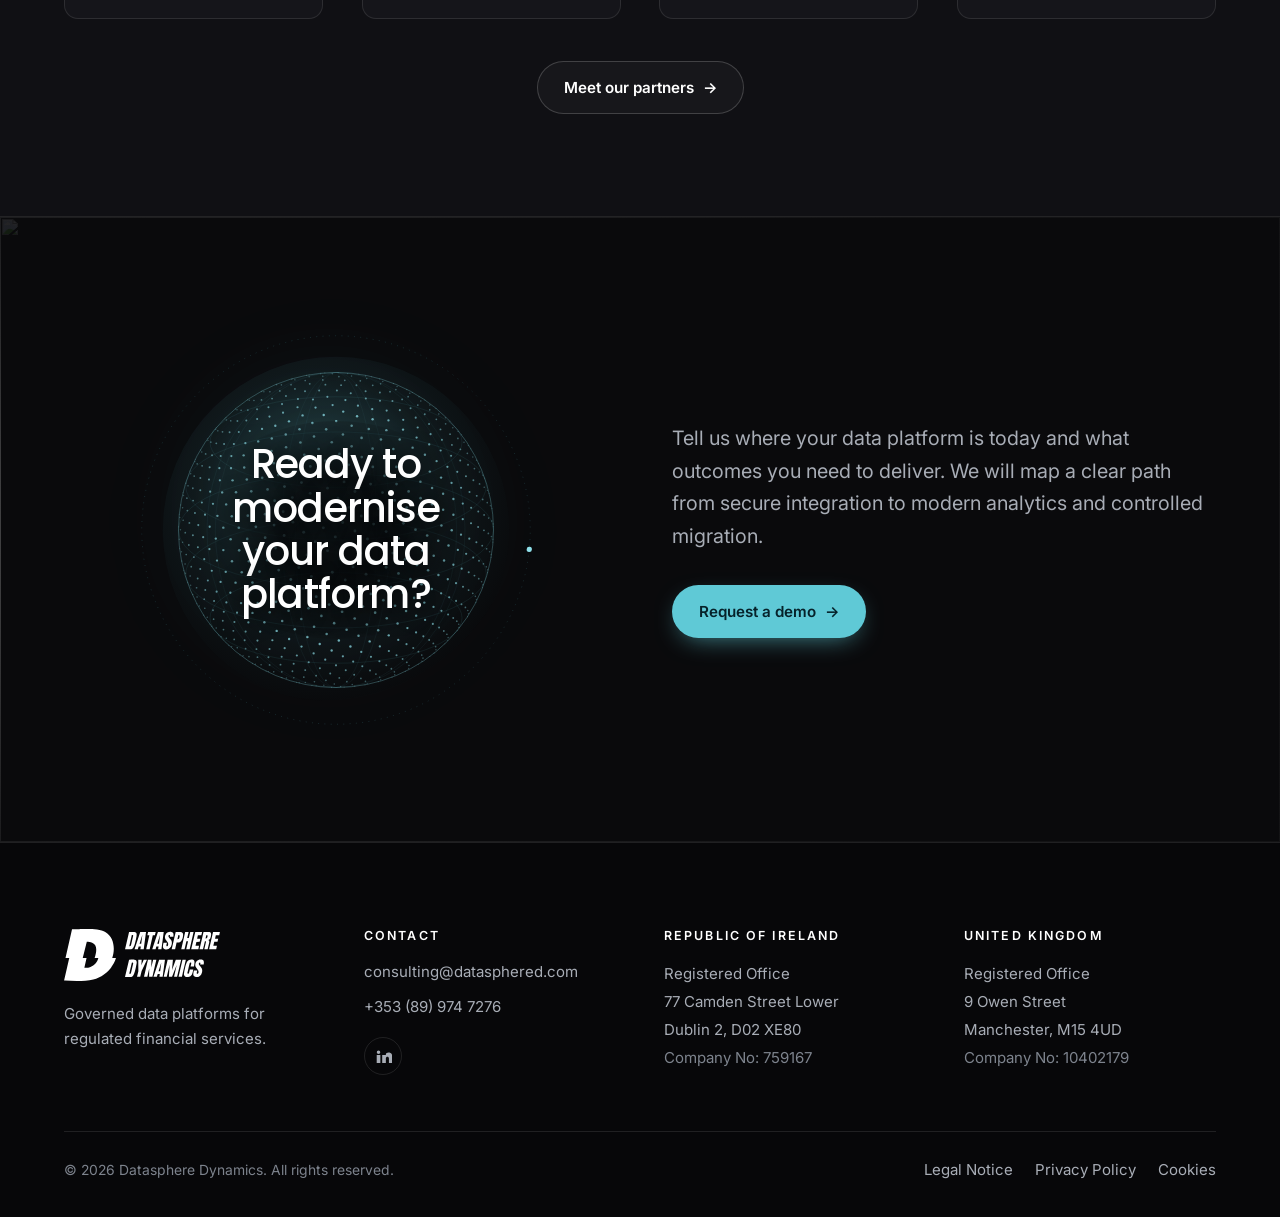
==== commit cd06be26: "Animate the datasphere: Migrate, Modernize and Monetize orbit the sphere The three stage markers now" ====
--- a/index.html
+++ b/index.html
@@ -122,7 +122,7 @@
 
   <section class="sec">
     <div class="wrap split">
-      <div class="split__media split__media--viz rv"><img src="/assets/viz-sphere.svg" alt="A data sphere orbited by the three stages: migrate, modernize and monetize" loading="lazy" width="800" height="800"></div>
+      <div class="split__media split__media--viz rv"><picture><source media="(prefers-reduced-motion: reduce)" srcset="/assets/viz-sphere-static.svg"><img src="/assets/viz-sphere.svg" alt="A data sphere orbited by the three stages: migrate, modernize and monetize" loading="lazy" width="800" height="800"></picture></div>
       <div class="rv">
         <p class="eyebrow">Our vision</p>
         <h3>Data integration, information into insight</h3>
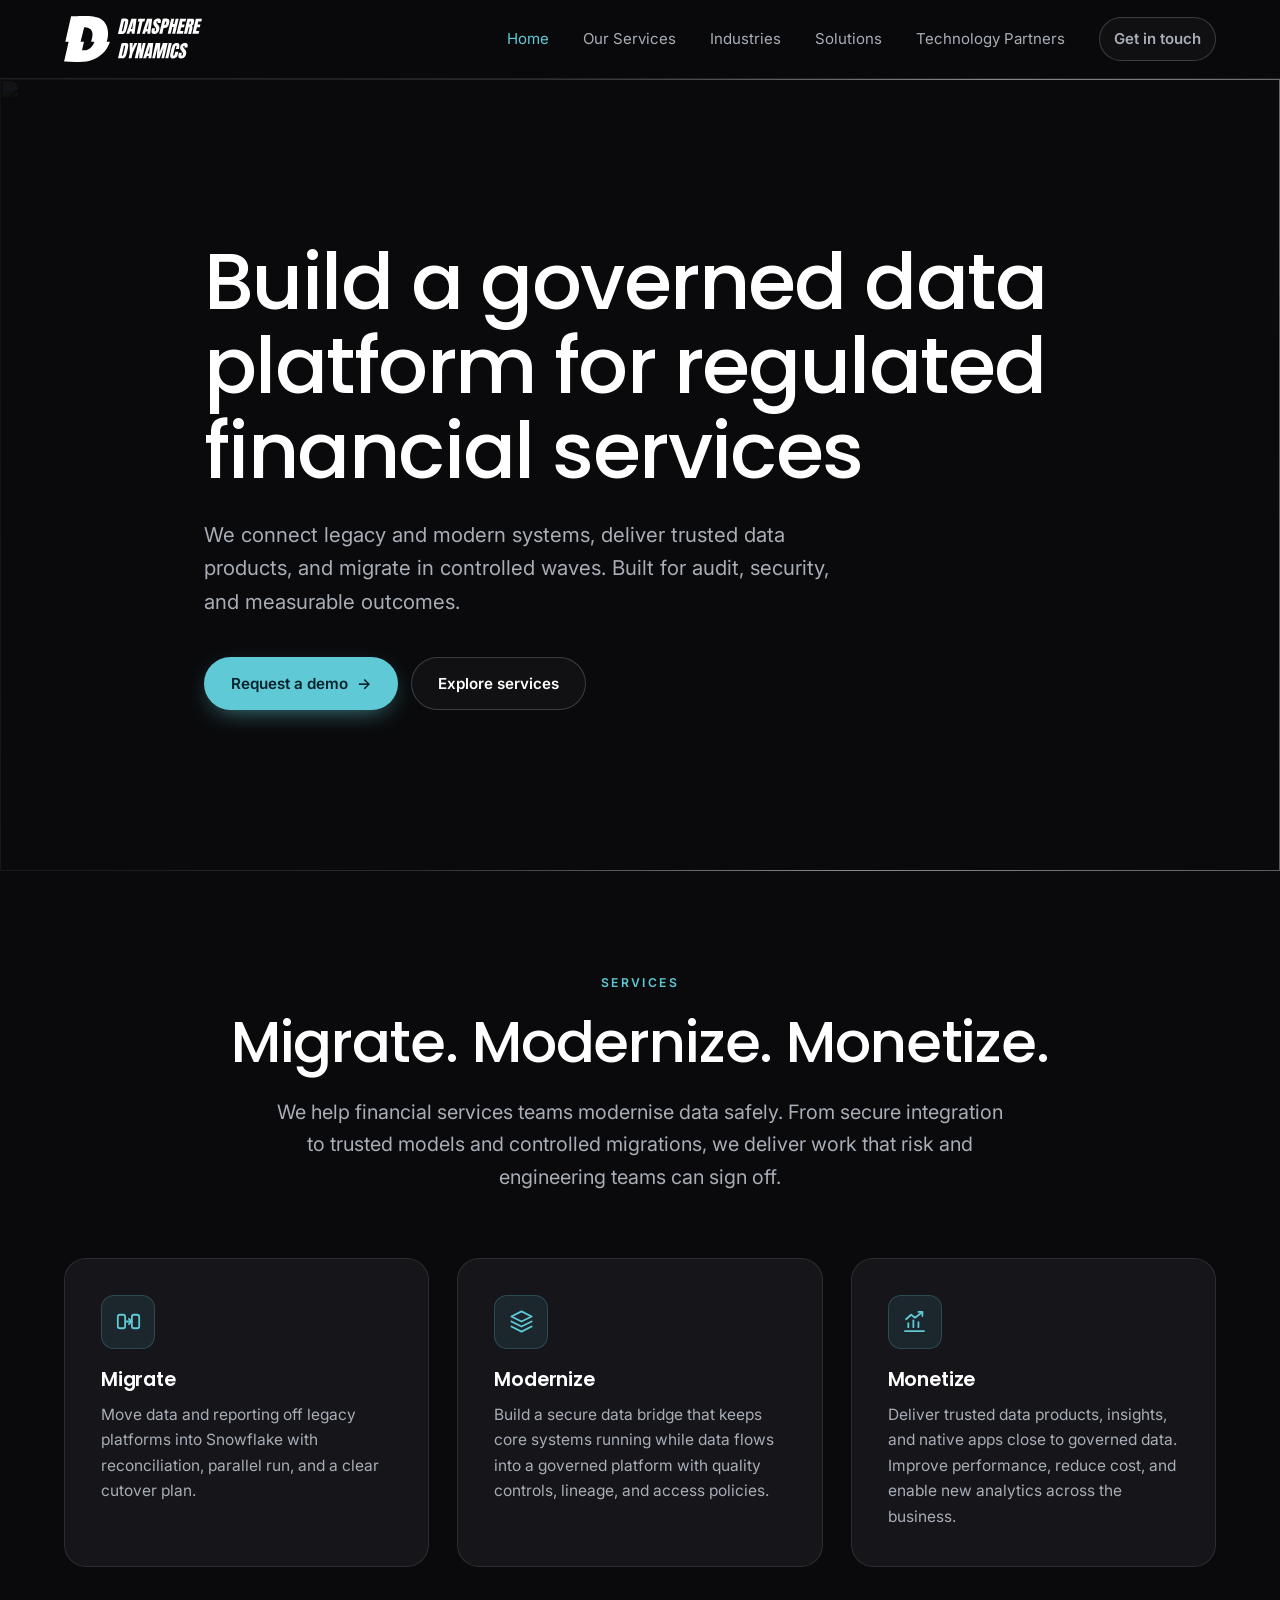
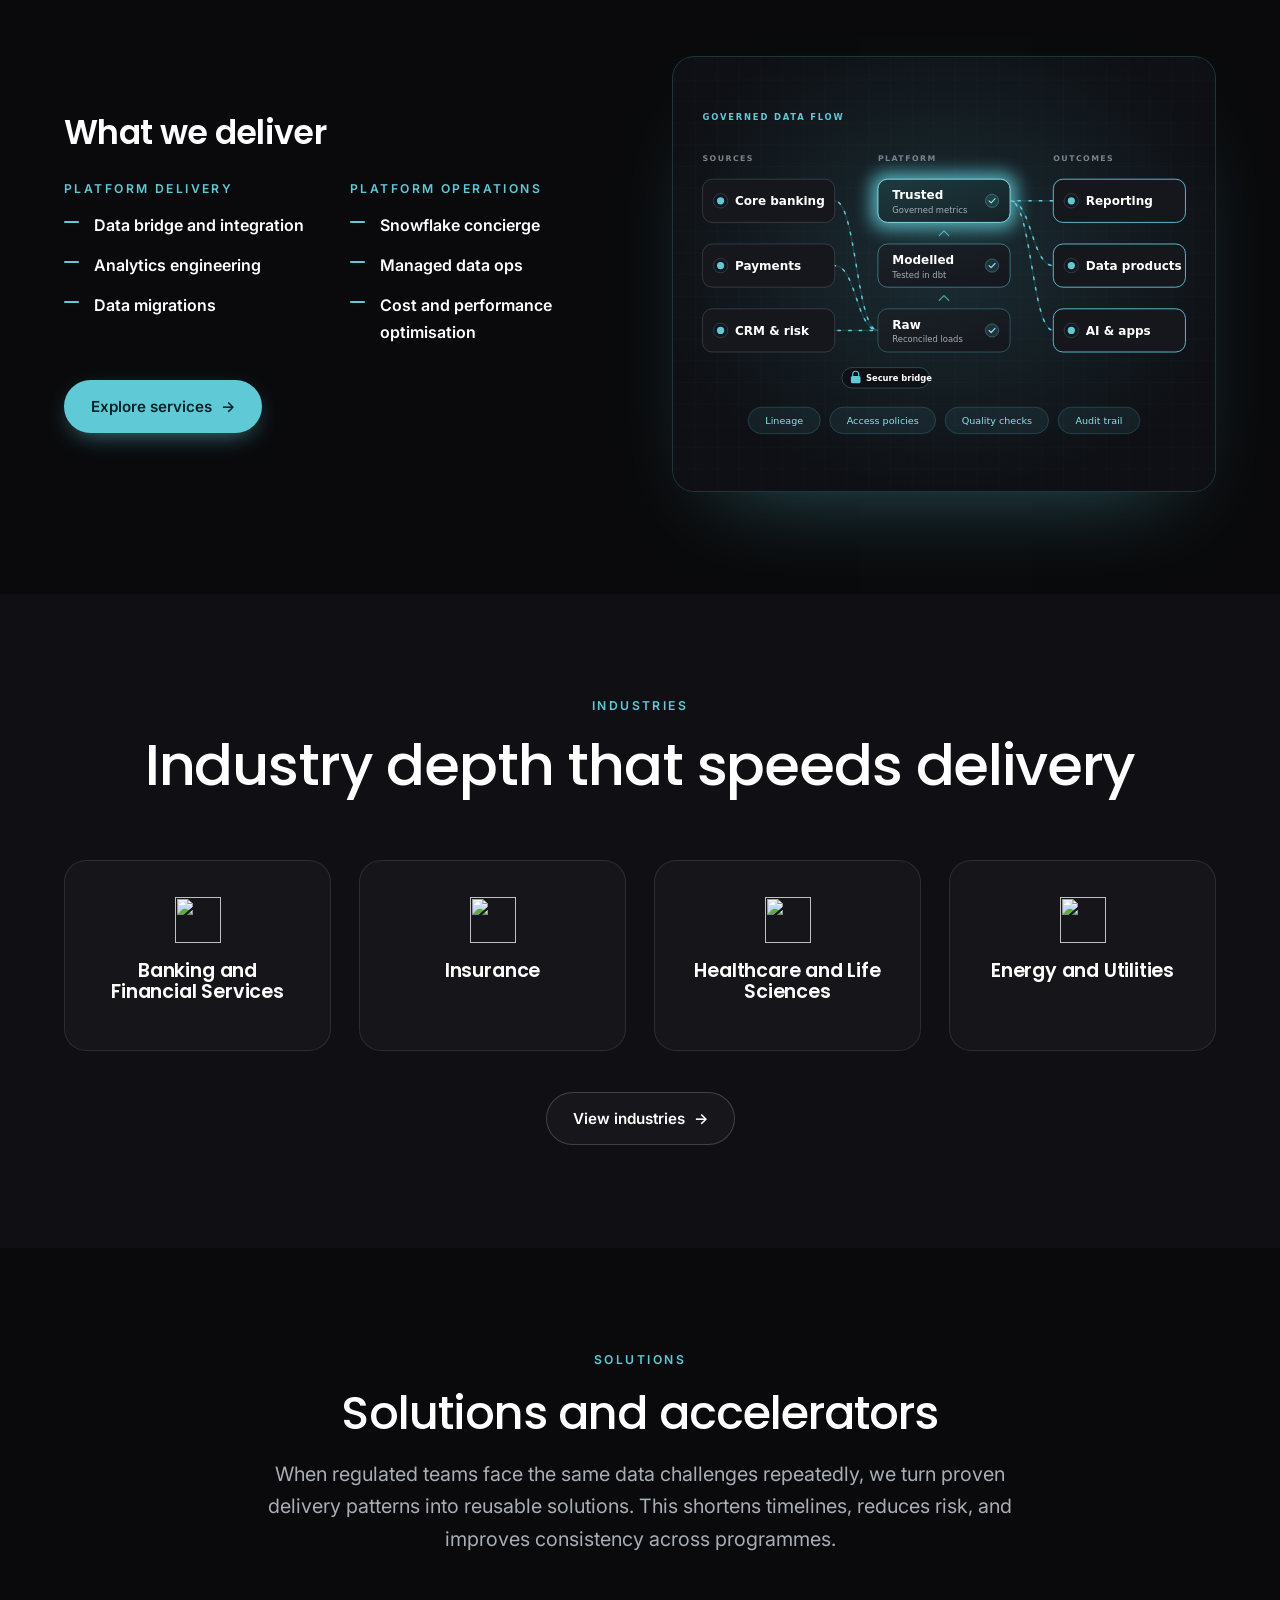
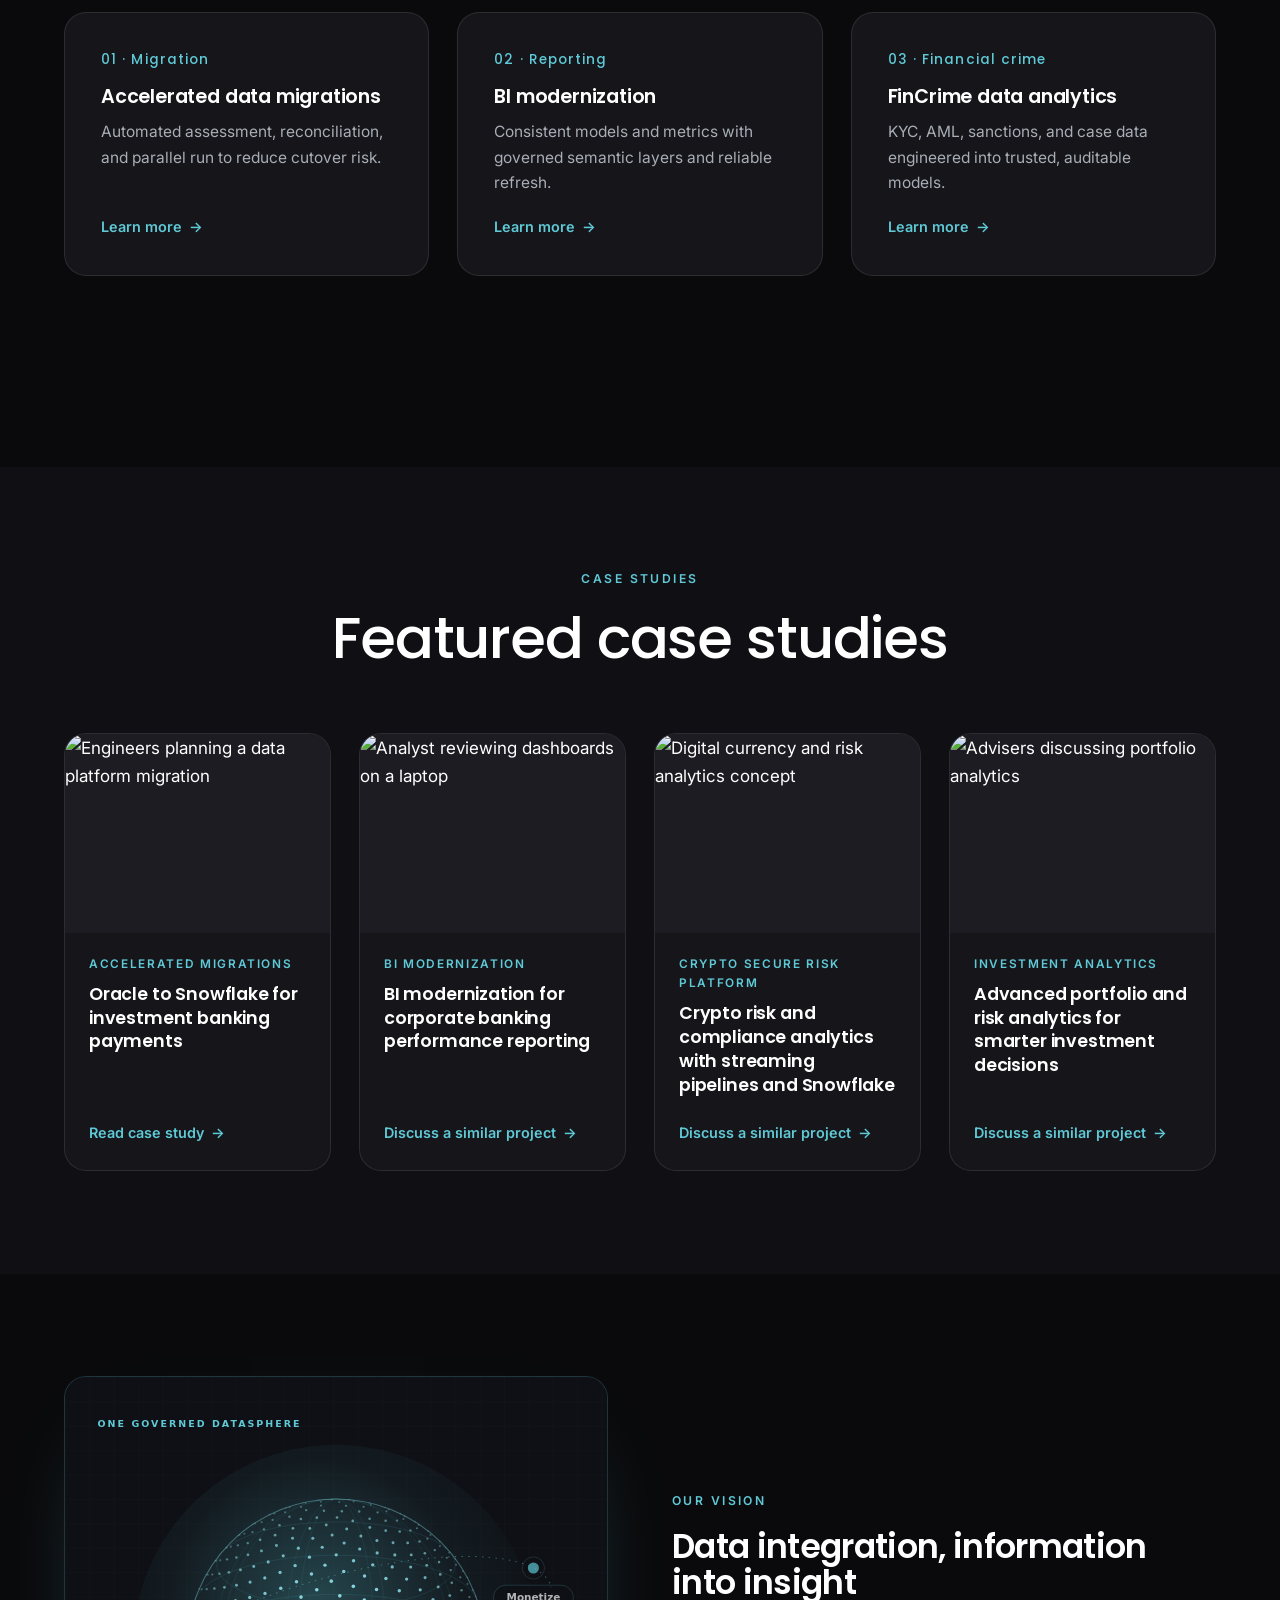
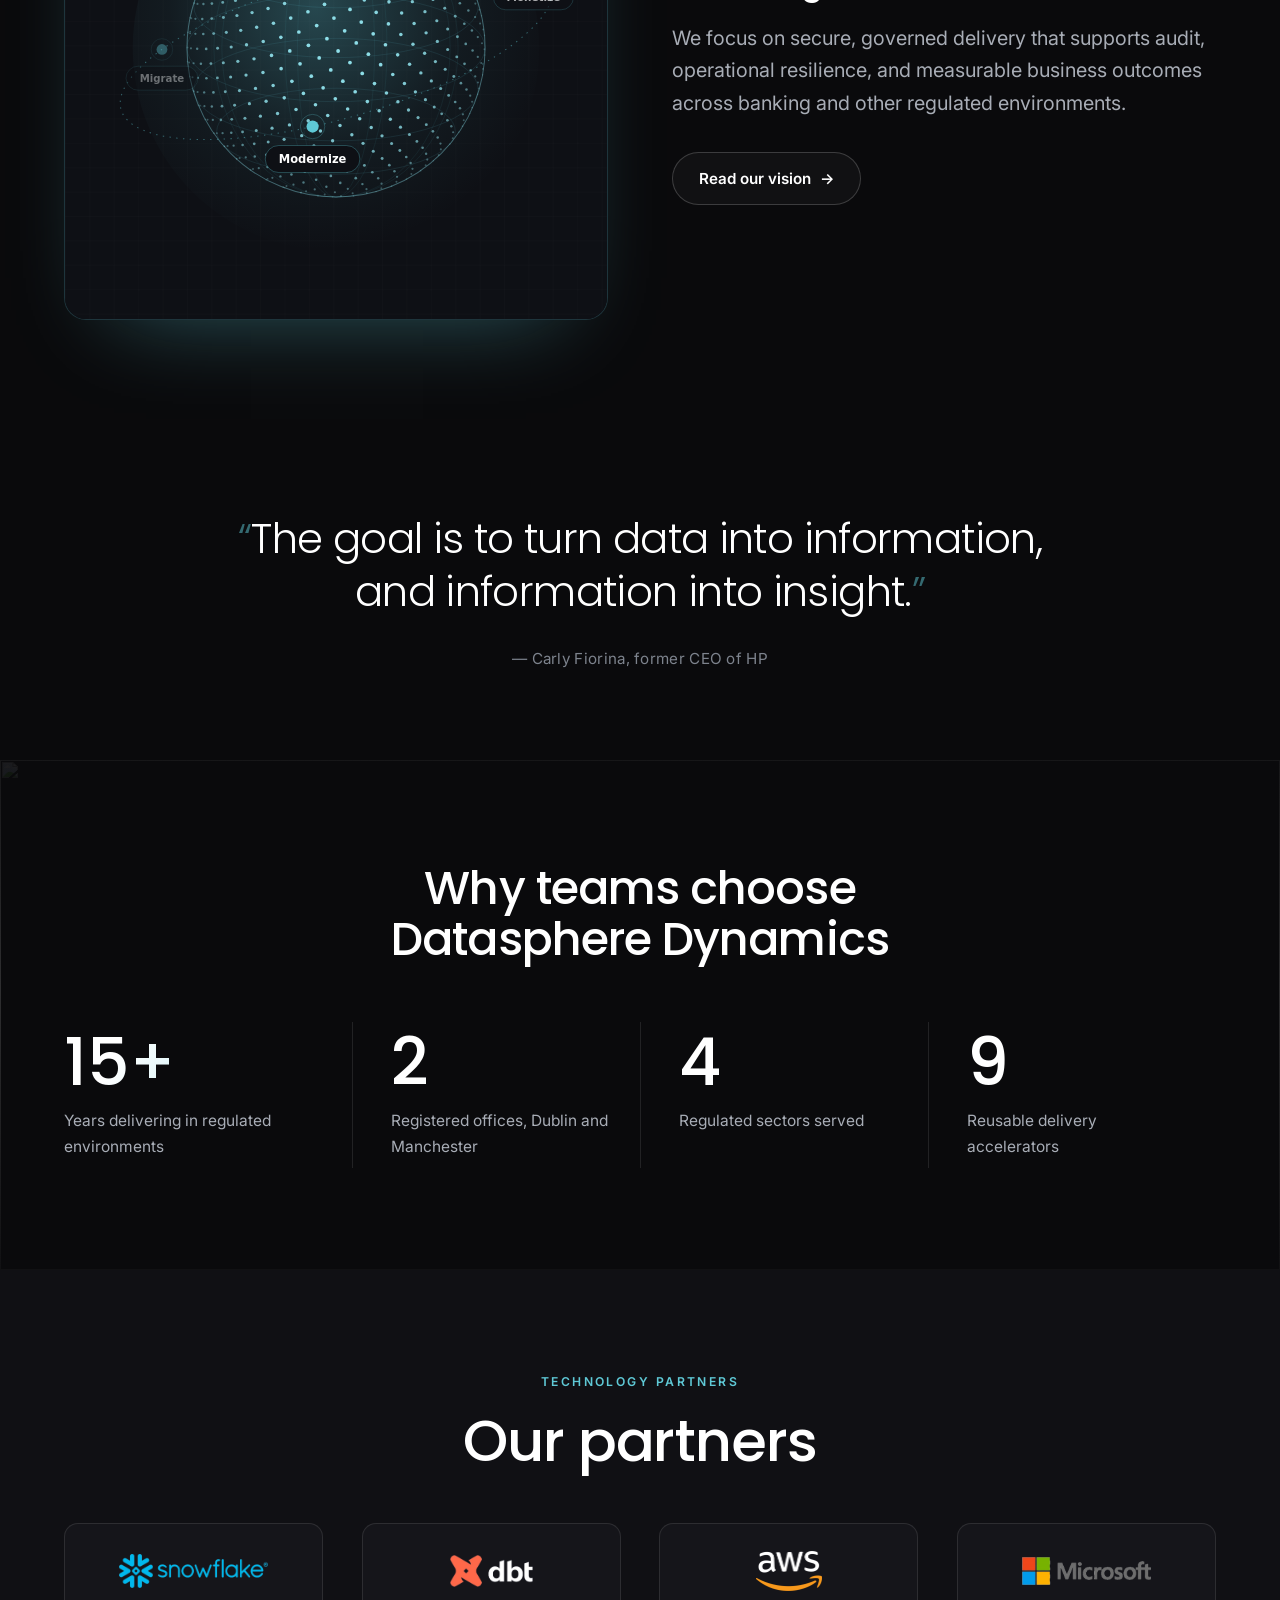
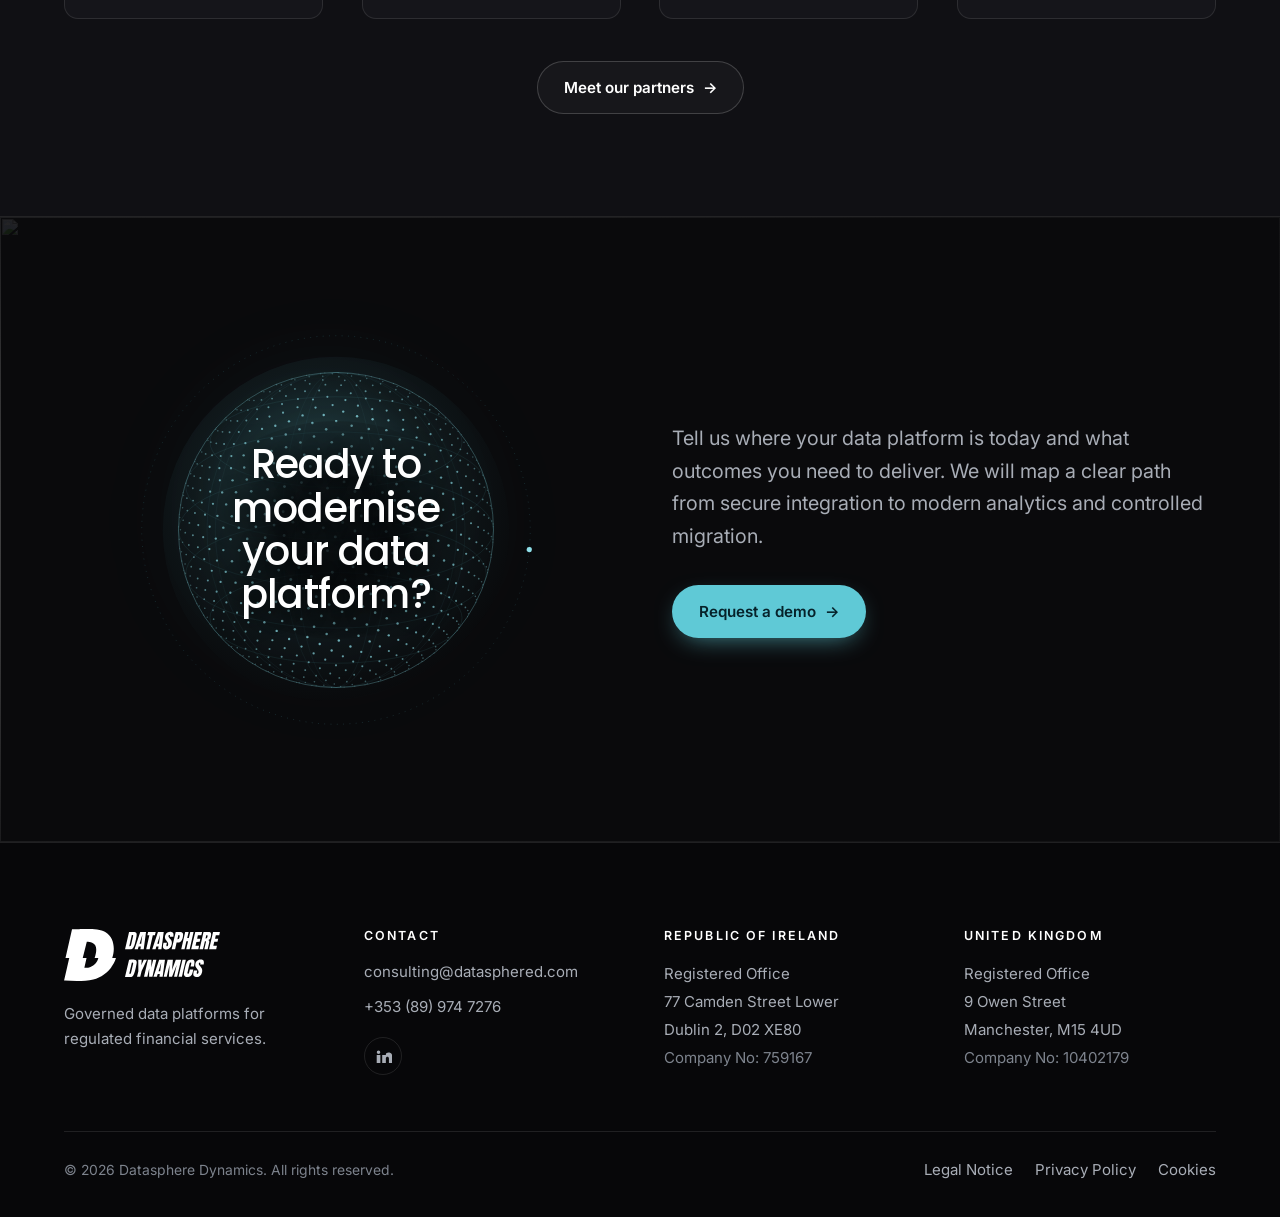
==== commit e61334bf: "Cache-bust the datasphere image so returning visitors get the animation SVGs are served with max-age" ====
--- a/index.html
+++ b/index.html
@@ -122,7 +122,7 @@
 
   <section class="sec">
     <div class="wrap split">
-      <div class="split__media split__media--viz rv"><picture><source media="(prefers-reduced-motion: reduce)" srcset="/assets/viz-sphere-static.svg"><img src="/assets/viz-sphere.svg" alt="A data sphere orbited by the three stages: migrate, modernize and monetize" loading="lazy" width="800" height="800"></picture></div>
+      <div class="split__media split__media--viz rv"><picture><source media="(prefers-reduced-motion: reduce)" srcset="/assets/viz-sphere-static.svg?v=2"><img src="/assets/viz-sphere.svg?v=2" alt="A data sphere orbited by the three stages: migrate, modernize and monetize" loading="lazy" width="800" height="800"></picture></div>
       <div class="rv">
         <p class="eyebrow">Our vision</p>
         <h3>Data integration, information into insight</h3>
--- a/styles.css
+++ b/styles.css
@@ -152,6 +152,7 @@
 /* form */
 .form{display:grid;gap:16px;grid-template-columns:1fr 1fr}
 .form .full{grid-column:1/-1}
+.form .hp{position:absolute;left:-9999px;width:1px;height:1px;overflow:hidden}
 .field{display:grid;gap:7px}
 .field label{font-size:.82rem;font-weight:500;color:var(--muted)}
 .field input,.field textarea,.field select{background:var(--panel);border:1px solid var(--line);border-radius:11px;padding:13px 15px;color:#fff;transition:border-color .2s,background .2s}
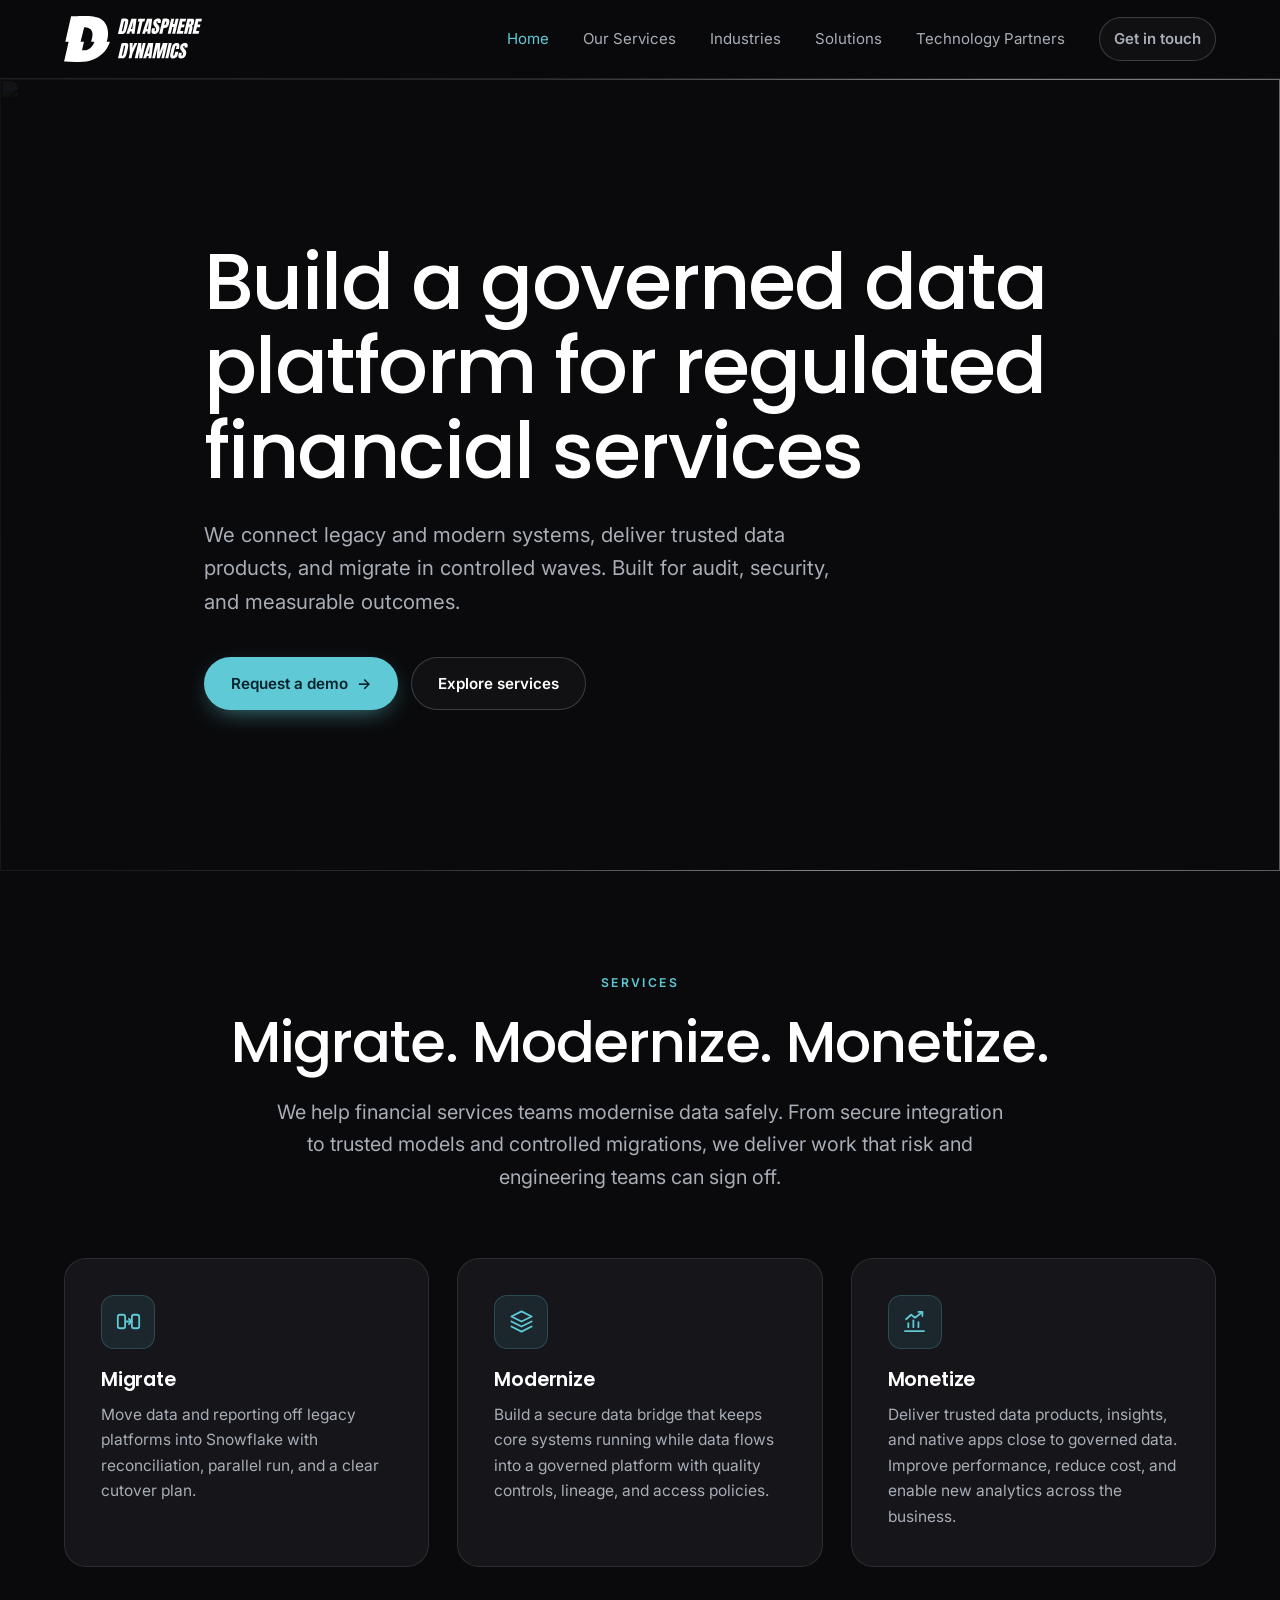
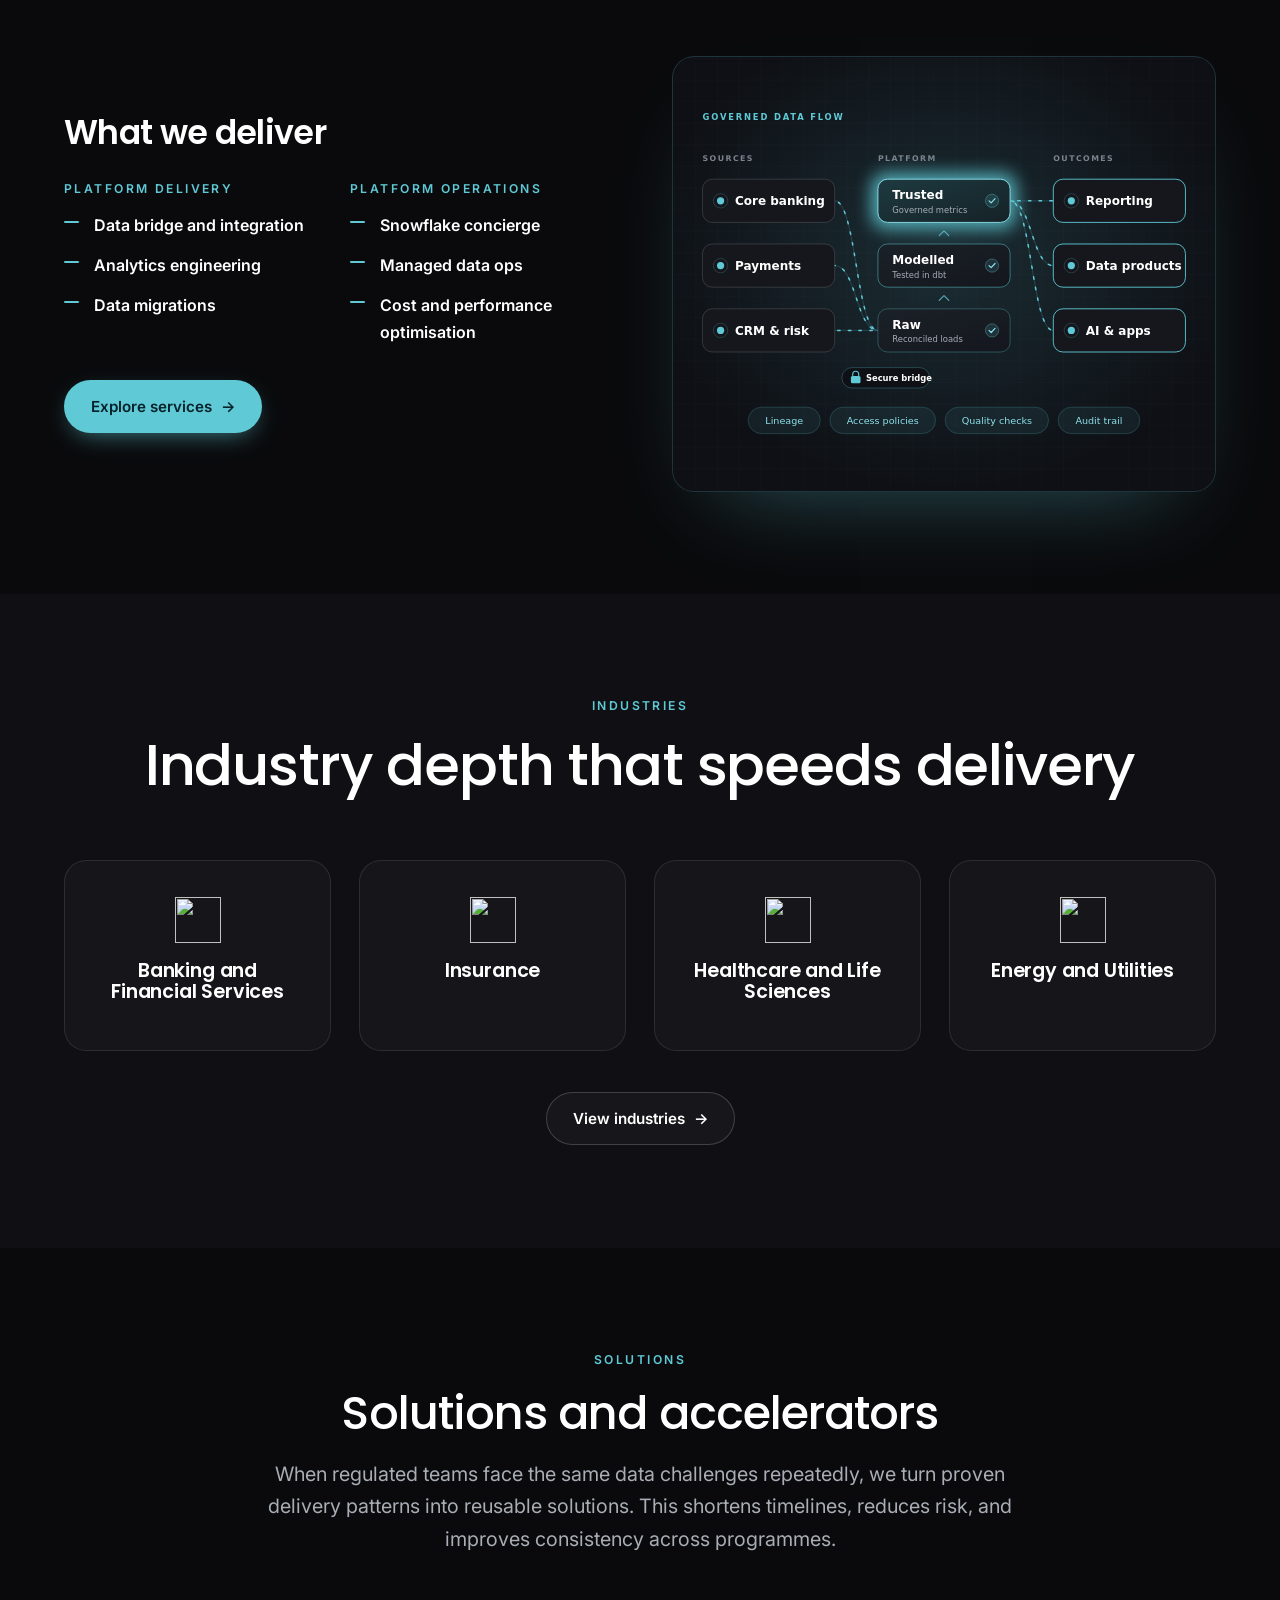
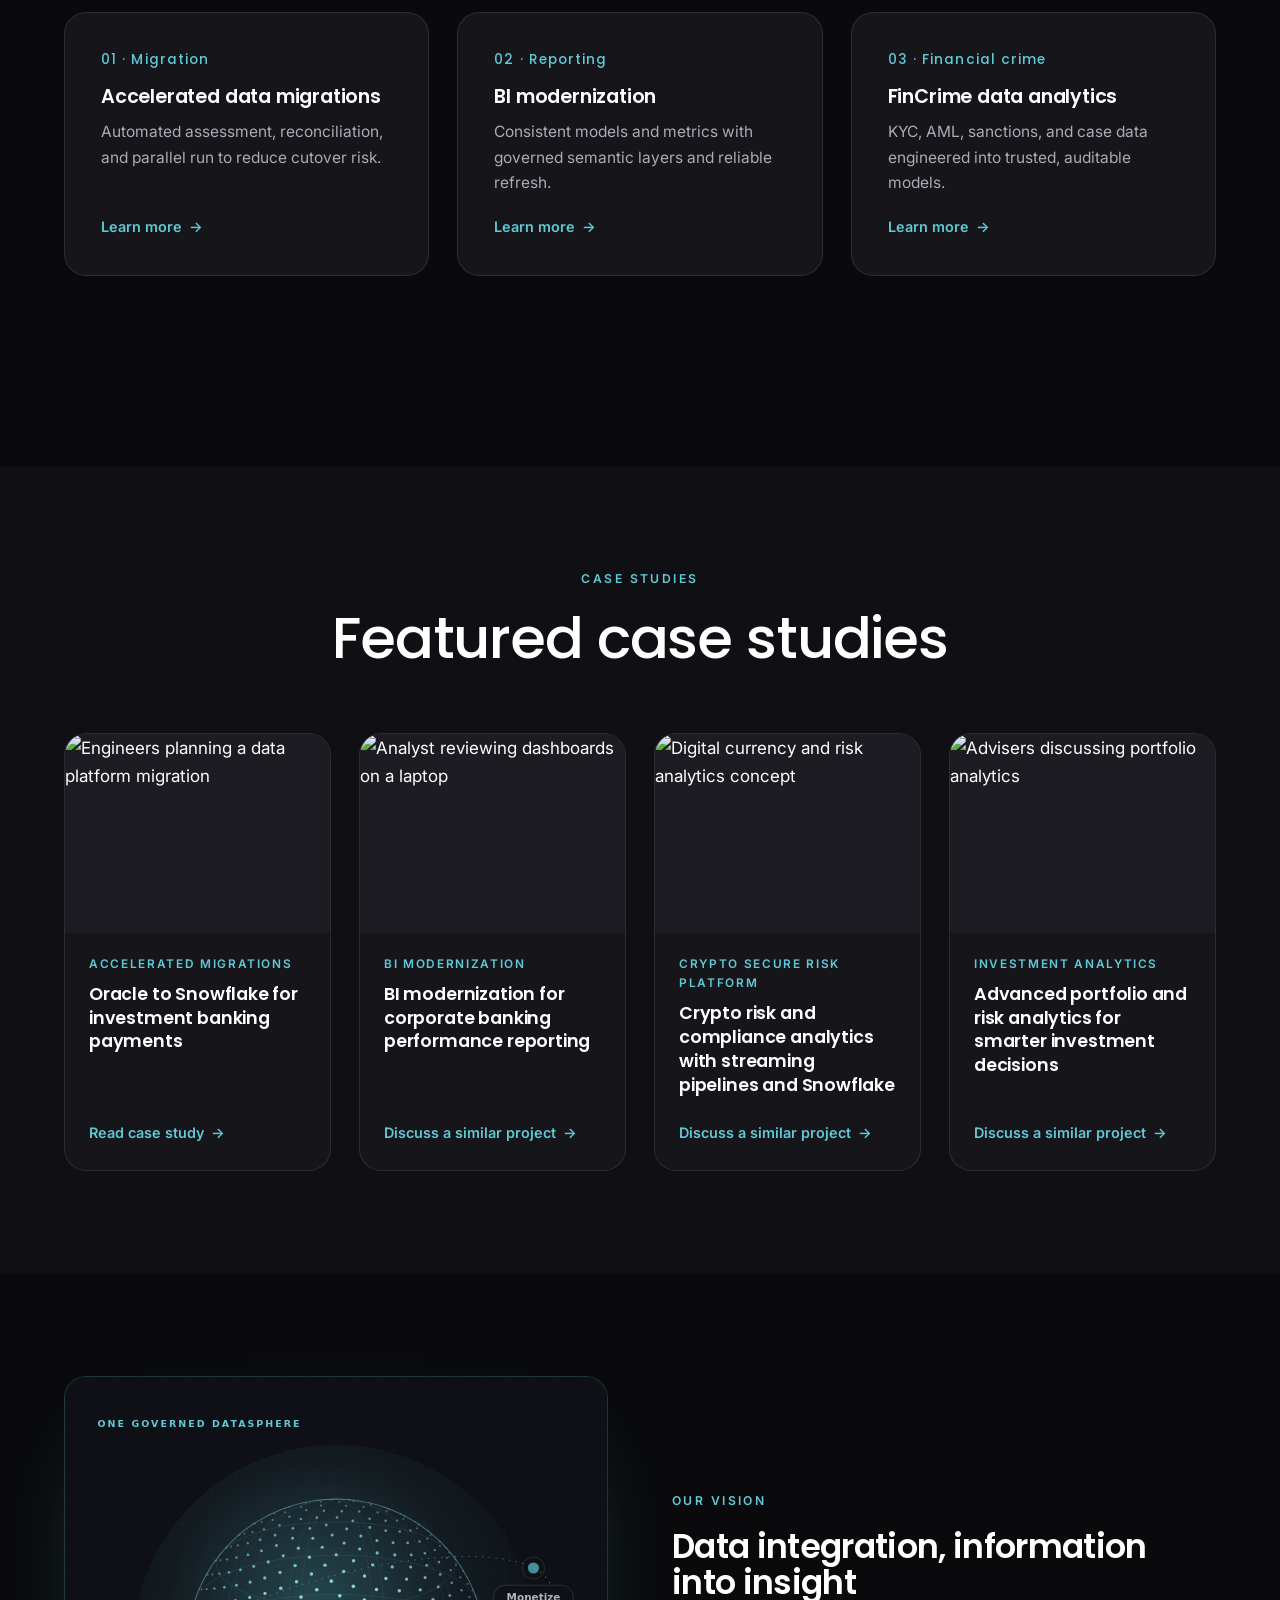
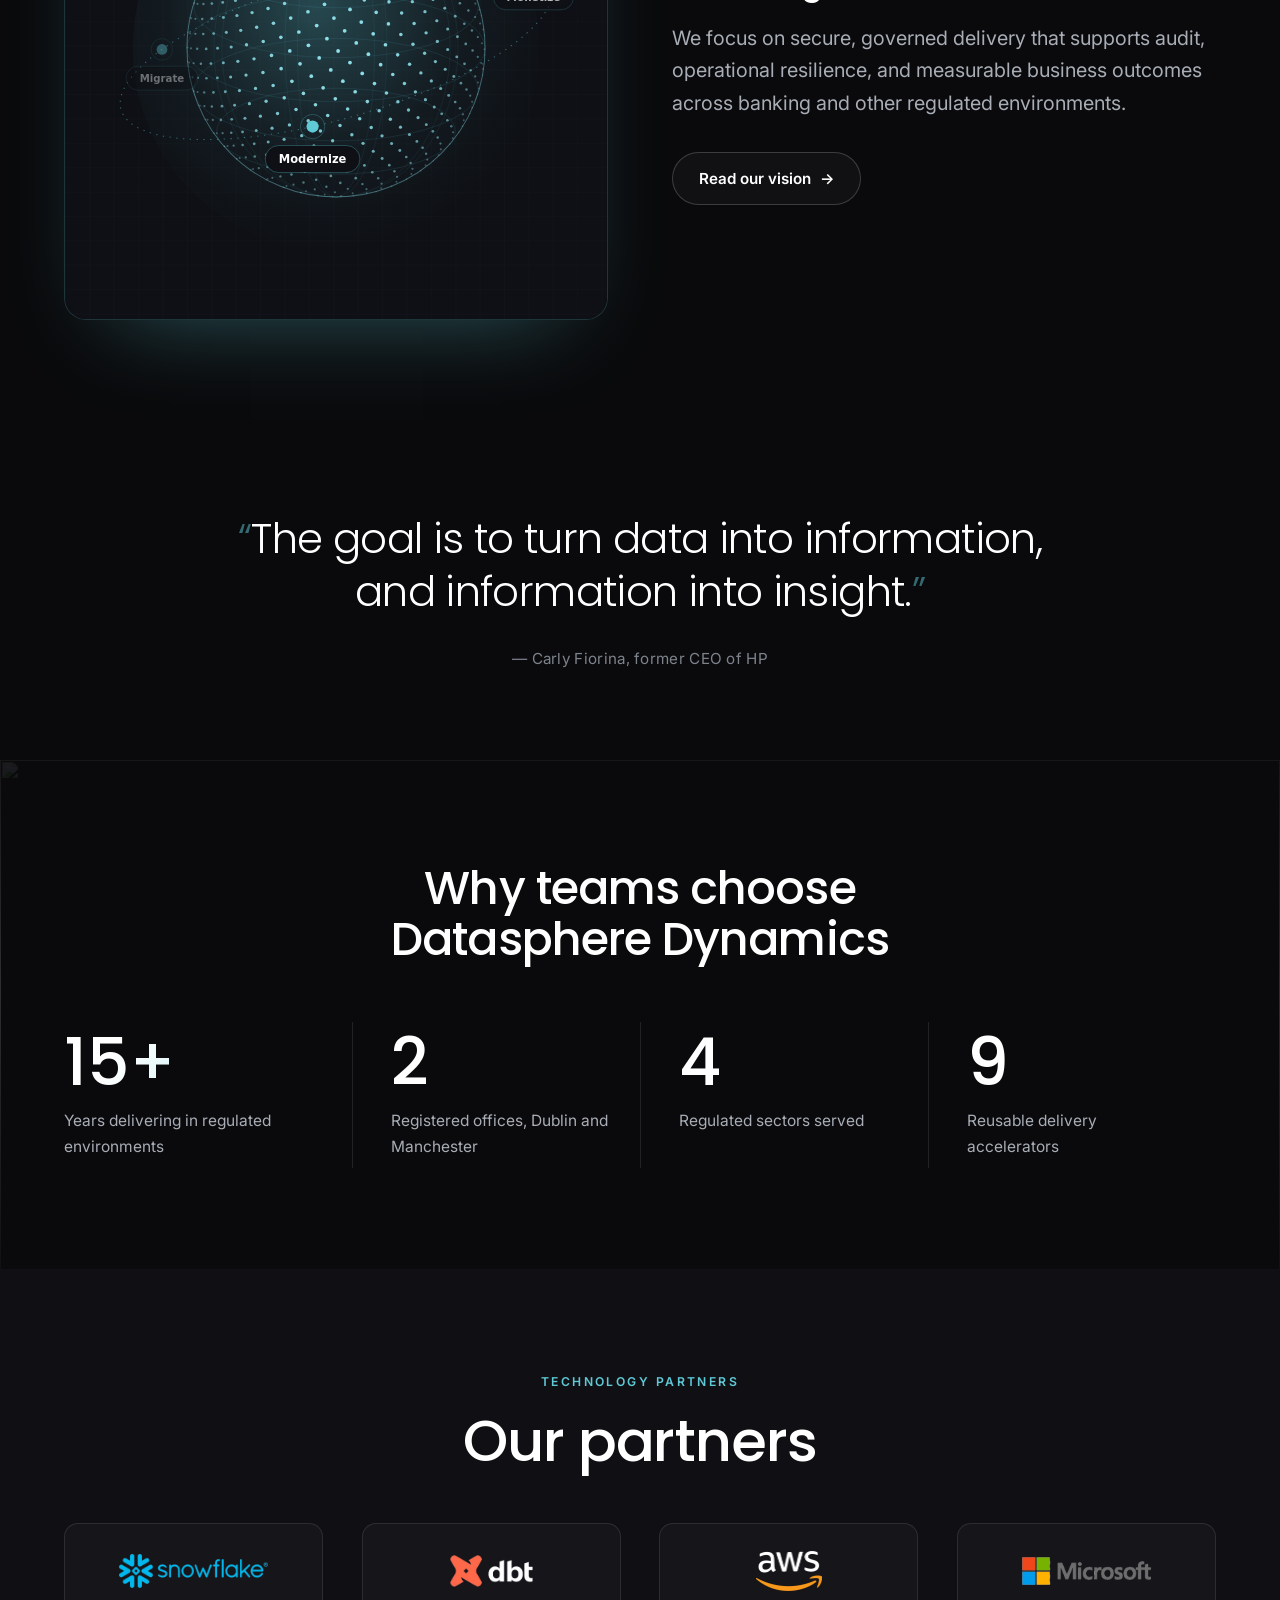
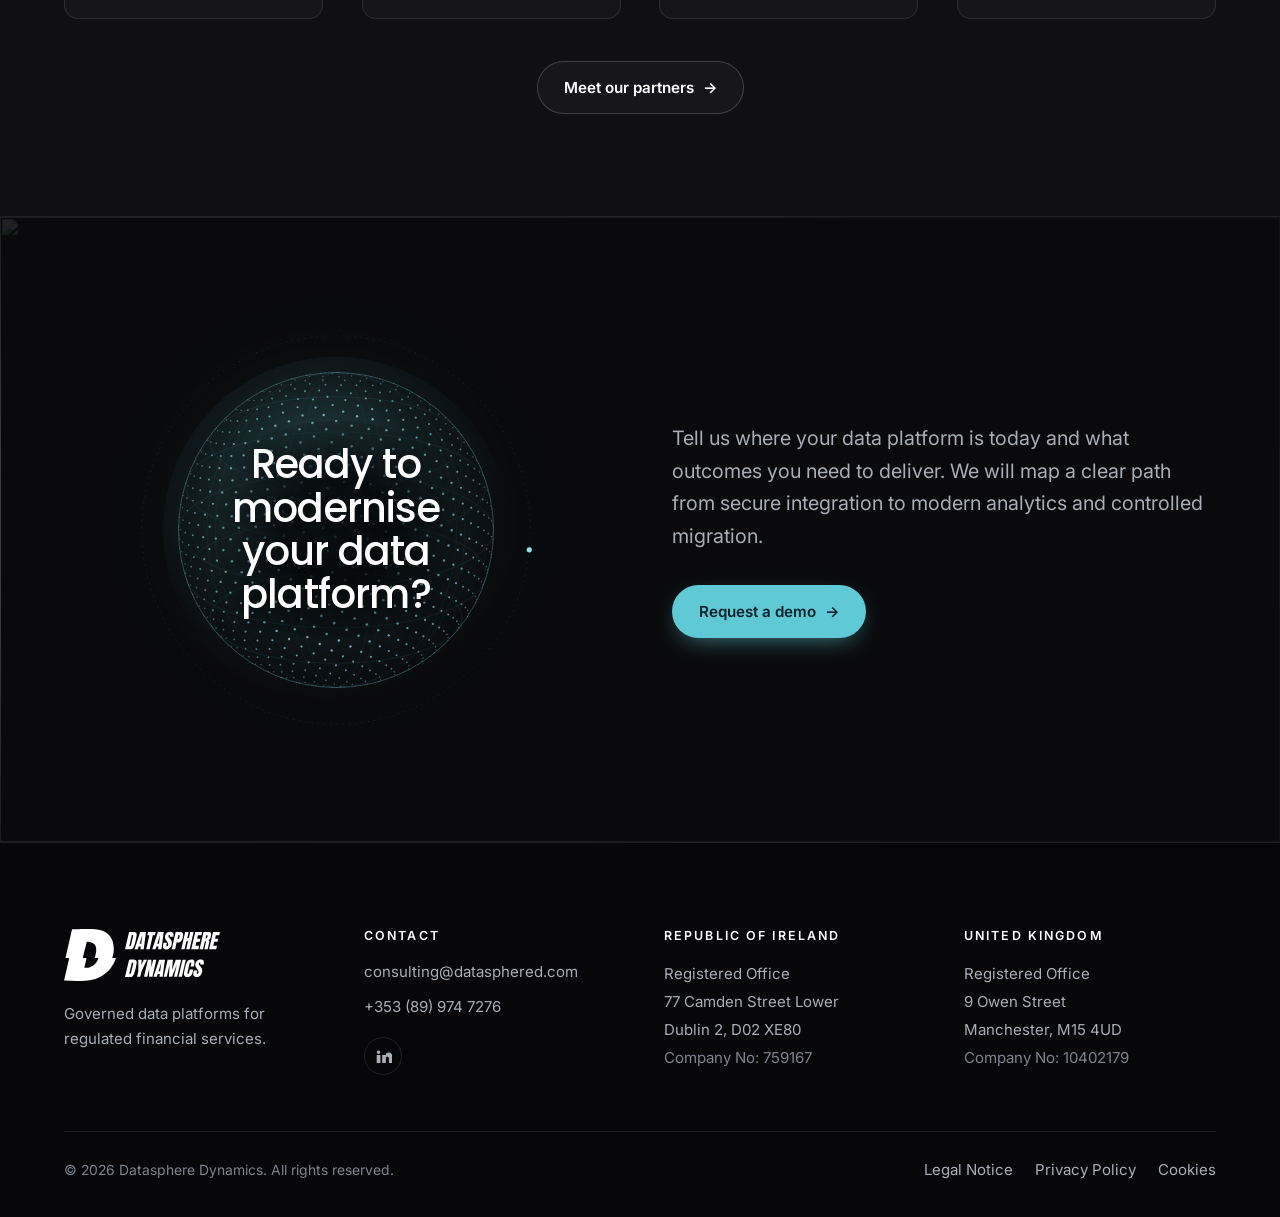
==== commit 8a9310c1: "Rebuild the datasphere orbit with SMIL so it animates in Safari Safari does not reliably run CSS key" ====
--- a/index.html
+++ b/index.html
@@ -122,7 +122,7 @@
 
   <section class="sec">
     <div class="wrap split">
-      <div class="split__media split__media--viz rv"><picture><source media="(prefers-reduced-motion: reduce)" srcset="/assets/viz-sphere-static.svg?v=2"><img src="/assets/viz-sphere.svg?v=2" alt="A data sphere orbited by the three stages: migrate, modernize and monetize" loading="lazy" width="800" height="800"></picture></div>
+      <div class="split__media split__media--viz rv"><picture><source media="(prefers-reduced-motion: reduce)" srcset="/assets/viz-sphere-static.svg?v=3"><img src="/assets/viz-sphere.svg?v=3" alt="A data sphere orbited by the three stages: migrate, modernize and monetize" loading="lazy" width="800" height="800"></picture></div>
       <div class="rv">
         <p class="eyebrow">Our vision</p>
         <h3>Data integration, information into insight</h3>
